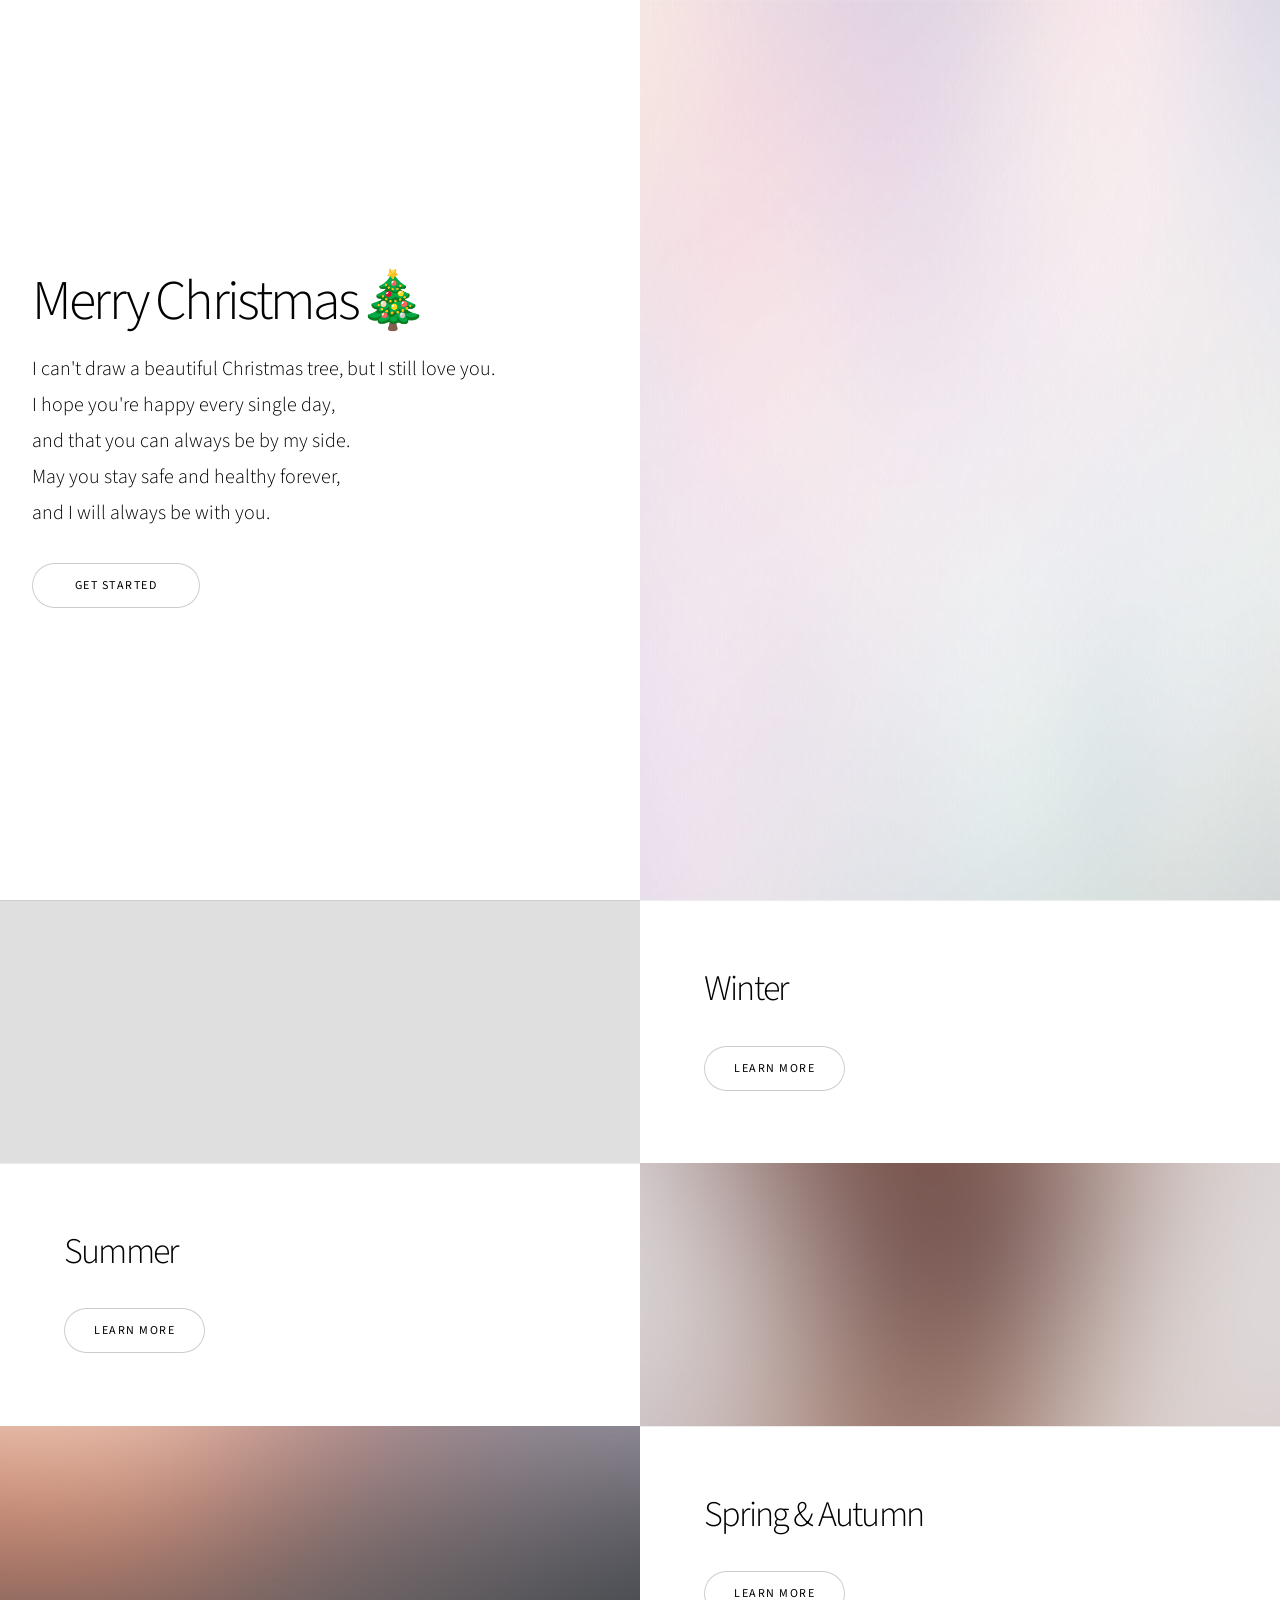
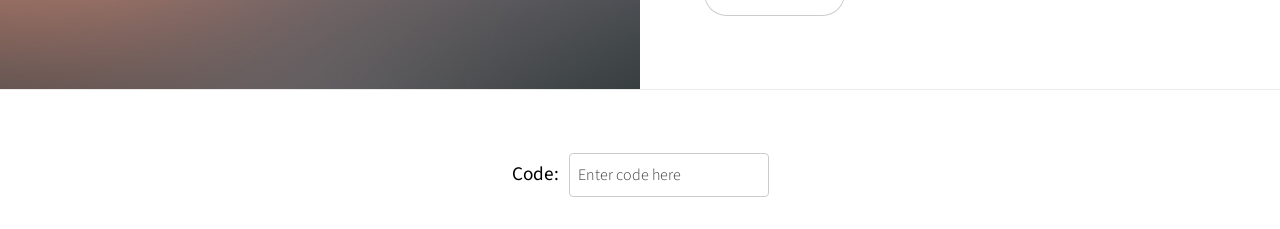
==== index.html @ 81db318f "给王沁楠的2025年圣诞节礼物" ====
<!DOCTYPE HTML>

<html>
	<head>
		<title>Gift for you</title>
		<meta charset="utf-8" />
		<meta name="viewport" content="width=device-width, initial-scale=1, user-scalable=no" />
		<link rel="icon" type="image/x-icon" href="favicon.ico" />
		<link rel="stylesheet" href="assets/css/main.css" />
		<noscript><link rel="stylesheet" href="assets/css/noscript.css" /></noscript>
	</head>
	<body class="is-preload">

		<!-- Wrapper -->
			<div id="wrapper" class="divided">

				<!-- One -->
					<section class="banner style1 orient-left content-align-left image-position-right fullscreen onload-image-fade-in onload-content-fade-right">
						<div class="content">
							<h1>Merry Christmas🎄</h1>
							<p class="major">I can't draw a beautiful Christmas tree, but I still love you.<br>I hope you're happy every single day, <br>and that you can always be by my side.<br>May you stay safe and healthy forever, <br>and I will always be with you.</p>
							<ul class="actions stacked">
								<li><a href="#first" class="button big wide smooth-scroll-middle">Get Started</a></li>
							</ul>
						</div>
						<div class="image">
							<img src="images/bg.jpg" alt="" />
						</div>
					</section>

				<!-- Two -->
					<section class="spotlight style1 orient-right content-align-left image-position-center onscroll-image-fade-in" id="first">
						<div class="content">
							<h2>Winter</h2>
							<p></p>
							<ul class="actions stacked">
								<li><a href="ethereal1.html" class="button">Learn More</a></li>
							</ul>
						</div>
						<div class="image">
							<img src="images/spotlight01.jpg" alt="" />
						</div>
					</section>

				<!-- Three -->
					<section class="spotlight style1 orient-left content-align-left image-position-center onscroll-image-fade-in">
						<div class="content">
							<h2>Summer</h2>
							<p></p>
							<ul class="actions stacked">
								<li><a href="ethereal2.html" class="button">Learn More</a></li>
							</ul>
						</div>
						<div class="image">
							<img src="images/spotlight02.jpg" alt="" />
						</div>
					</section>

				<!-- Four -->
					<section class="spotlight style1 orient-right content-align-left image-position-center onscroll-image-fade-in">
						<div class="content">
							<h2>Spring & Autumn</h2>
							<p></p>
							<ul class="actions stacked">
								<li><a href="ethereal3.html" class="button">Learn More</a></li>
							</ul>
						</div>
						<div class="image">
							<img src="images/spotlight03.jpg" alt="" />
						</div>
					</section>

				<!-- Five -->
					<!-- <section class="wrapper style1 align-center">
						<div class="inner">
							<h2>Massa sed condimentum</h2>
							<p>Lorem ipsum dolor sit amet, consectetur adipiscing elit. Morbi id ante sed ex pharetra lacinia sit amet vel massa. Donec facilisis laoreet nulla eu bibendum. Donec ut ex risus. Fusce lorem lectus, pharetra pretium massa et, hendrerit vestibulum odio lorem ipsum.</p>
						</div> -->

						<!-- Gallery -->
							<!-- <div class="gallery style2 medium lightbox onscroll-fade-in">
								<article>
									<a href="images/gallery/fulls/01.jpg" class="image">
										<img src="images/gallery/thumbs/01.jpg" alt="" />
									</a>
									<div class="caption">
										<h3>Ipsum Dolor</h3>
										<p>Lorem ipsum dolor amet, consectetur magna etiam elit. Etiam sed ultrices.</p>
										<ul class="actions fixed">
											<li><span class="button small">Details</span></li>
										</ul>
									</div>
								</article>
								<article>
									<a href="images/gallery/fulls/02.jpg" class="image">
										<img src="images/gallery/thumbs/02.jpg" alt="" />
									</a>
									<div class="caption">
										<h3>Feugiat Lorem</h3>
										<p>Lorem ipsum dolor amet, consectetur magna etiam elit. Etiam sed ultrices.</p>
										<ul class="actions fixed">
											<li><span class="button small">Details</span></li>
										</ul>
									</div>
								</article>
								<article>
									<a href="images/gallery/fulls/03.jpg" class="image">
										<img src="images/gallery/thumbs/03.jpg" alt="" />
									</a>
									<div class="caption">
										<h3>Magna Amet</h3>
										<p>Lorem ipsum dolor amet, consectetur magna etiam elit. Etiam sed ultrices.</p>
										<ul class="actions fixed">
											<li><span class="button small">Details</span></li>
										</ul>
									</div>
								</article>
								<article>
									<a href="images/gallery/fulls/04.jpg" class="image">
										<img src="images/gallery/thumbs/04.jpg" alt="" />
									</a>
									<div class="caption">
										<h3>Sed Tempus</h3>
										<p>Lorem ipsum dolor amet, consectetur magna etiam elit. Etiam sed ultrices.</p>
										<ul class="actions fixed">
											<li><span class="button small">Details</span></li>
										</ul>
									</div>
								</article>
								<article>
									<a href="images/gallery/fulls/05.jpg" class="image">
										<img src="images/gallery/thumbs/05.jpg" alt="" />
									</a>
									<div class="caption">
										<h3>Ultrices Magna</h3>
										<p>Lorem ipsum dolor amet, consectetur magna etiam elit. Etiam sed ultrices.</p>
										<ul class="actions fixed">
											<li><span class="button small">Details</span></li>
										</ul>
									</div>
								</article>
								<article>
									<a href="images/gallery/fulls/06.jpg" class="image">
										<img src="images/gallery/thumbs/06.jpg" alt="" />
									</a>
									<div class="caption">
										<h3>Sed Tempus</h3>
										<p>Lorem ipsum dolor amet, consectetur magna etiam elit. Etiam sed ultrices.</p>
										<ul class="actions fixed">
											<li><span class="button small">Details</span></li>
										</ul>
									</div>
								</article>
								<article>
									<a href="images/gallery/fulls/07.jpg" class="image">
										<img src="images/gallery/thumbs/07.jpg" alt="" />
									</a>
									<div class="caption">
										<h3>Ipsum Lorem</h3>
										<p>Lorem ipsum dolor amet, consectetur magna etiam elit. Etiam sed ultrices.</p>
										<ul class="actions fixed">
											<li><span class="button small">Details</span></li>
										</ul>
									</div>
								</article>
								<article>
									<a href="images/gallery/fulls/08.jpg" class="image">
										<img src="images/gallery/thumbs/08.jpg" alt="" />
									</a>
									<div class="caption">
										<h3>Magna Risus</h3>
										<p>Lorem ipsum dolor amet, consectetur magna etiam elit. Etiam sed ultrices.</p>
										<ul class="actions fixed">
											<li><span class="button small">Details</span></li>
										</ul>
									</div>
								</article>
								<article>
									<a href="images/gallery/fulls/09.jpg" class="image">
										<img src="images/gallery/thumbs/09.jpg" alt="" />
									</a>
									<div class="caption">
										<h3>Tempus Dolor</h3>
										<p>Lorem ipsum dolor amet, consectetur magna etiam elit. Etiam sed ultrices.</p>
										<ul class="actions fixed">
											<li><span class="button small">Details</span></li>
										</ul>
									</div>
								</article>
								<article>
									<a href="images/gallery/fulls/10.jpg" class="image">
										<img src="images/gallery/thumbs/10.jpg" alt="" />
									</a>
									<div class="caption">
										<h3>Sed Etiam</h3>
										<p>Lorem ipsum dolor amet, consectetur magna etiam elit. Etiam sed ultrices.</p>
										<ul class="actions fixed">
											<li><span class="button small">Details</span></li>
										</ul>
									</div>
								</article>
								<article>
									<a href="images/gallery/fulls/11.jpg" class="image">
										<img src="images/gallery/thumbs/11.jpg" alt="" />
									</a>
									<div class="caption">
										<h3>Magna Lorem</h3>
										<p>Lorem ipsum dolor amet, consectetur magna etiam elit. Etiam sed ultrices.</p>
										<ul class="actions fixed">
											<li><span class="button small">Details</span></li>
										</ul>
									</div>
								</article>
								<article>
									<a href="images/gallery/fulls/12.jpg" class="image">
										<img src="images/gallery/thumbs/12.jpg" alt="" />
									</a>
									<div class="caption">
										<h3>Ipsum Dolor</h3>
										<p>Lorem ipsum dolor amet, consectetur magna etiam elit. Etiam sed ultrices.</p>
										<ul class="actions fixed">
											<li><span class="button small">Details</span></li>
										</ul>
									</div>
								</article>
							</div>

					</section> -->

				<!-- Seven -->
						<section class="wrapper style1 align-center">
							<div class="inner medium">
								<!-- Code Input Section -->
							<div style="text-align: center;">
								<div style="display: flex; justify-content: center; align-items: center; gap: 10px;">
									<label for="code-input" style="font-size: 1.2em; margin: 0;">Code:</label>
									<input type="text" id="code-input" placeholder="Enter code here" style="padding: 8px; font-size: 1em; border: 1px solid #ccc; border-radius: 4px; width: 200px; margin: 0;" />
								</div>
								<p id="code-message" style="margin-top: 10px; color: #ff6b6b; font-size: 0.9em; display: none;">Incorrect code, please try again.</p>
							</div>
							</div>
						</section>

				</div>

		<!-- Scripts -->
		<script src="assets/js/jquery.min.js"></script>
		<script src="assets/js/jquery.scrollex.min.js"></script>
		<script src="assets/js/jquery.scrolly.min.js"></script>
		<script src="assets/js/browser.min.js"></script>
		<script src="assets/js/breakpoints.min.js"></script>
		<script src="assets/js/util.js"></script>
		<script src="assets/js/main.js"></script>

		<script>
			document.addEventListener('DOMContentLoaded', function() {
			// Code验证功能
			const codeInput = document.getElementById('code-input');
			const codeMessage = document.getElementById('code-message');
			
			if (codeInput) {
				codeInput.addEventListener('keypress', function(event) {
					if (event.key === 'Enter') {
						const enteredCode = codeInput.value.trim();
						
						if (enteredCode === '2672') {
							// 正确代码，跳转到ethereal4.html
							window.location.href = 'ethereal4.html';
						} else {
							// 错误代码，显示错误消息
							codeMessage.style.display = 'block';
							codeInput.value = '';
							
							// 3秒后隐藏错误消息
							setTimeout(function() {
								codeMessage.style.display = 'none';
							}, 3000);
						}
					}
				});
			}
		});
		</script>

	</body>
</html>
---- assets/css/main.css ----
@import url(font-awesome.min.css);
@import url("https://fonts.googleapis.com/css?family=Source+Sans+Pro:300,300i,400,400i");


html, body, div, span, applet, object,
iframe, h1, h2, h3, h4, h5, h6, p, blockquote,
pre, a, abbr, acronym, address, big, cite,
code, del, dfn, em, img, ins, kbd, q, s, samp,
small, strike, strong, sub, sup, tt, var, b,
u, i, center, dl, dt, dd, ol, ul, li, fieldset,
form, label, legend, table, caption, tbody,
tfoot, thead, tr, th, td, article, aside,
canvas, details, embed, figure, figcaption,
footer, header, hgroup, menu, nav, output, ruby,
section, summary, time, mark, audio, video {
	margin: 0;
	padding: 0;
	border: 0;
	font-size: 100%;
	font: inherit;
	vertical-align: baseline;}

article, aside, details, figcaption, figure,
footer, header, hgroup, menu, nav, section {
	display: block;}

body {
	line-height: 1;
}

ol, ul {
	list-style: none;
}

blockquote, q {
	quotes: none;
}

	blockquote:before, blockquote:after, q:before, q:after {
		content: '';
		content: none;
	}

table {
	border-collapse: collapse;
	border-spacing: 0;
}

body {
	-webkit-text-size-adjust: none;
}

mark {
	background-color: transparent;
	color: inherit;
}

input::-moz-focus-inner {
	border: 0;
	padding: 0;
}

input, select, textarea {
	-moz-appearance: none;
	-webkit-appearance: none;
	-ms-appearance: none;
	appearance: none;
}

/* Basic */

	@-ms-viewport {
		width: device-width;
	}

	body {
		-ms-overflow-style: scrollbar;
	}

	@media screen and (max-width: 480px) {

		html, body {
			min-width: 320px;
		}

	}

	html {
		box-sizing: border-box;
	}

	*, *:before, *:after {
		box-sizing: inherit;
	}

	body {
		background: #ffffff;
	}

		body.is-preload *, body.is-preload *:before, body.is-preload *:after {
			-moz-animation: none !important;
			-webkit-animation: none !important;
			-ms-animation: none !important;
			animation: none !important;
			-moz-transition: none !important;
			-webkit-transition: none !important;
			-ms-transition: none !important;
			transition: none !important;
		}

/* Type */

	html {
		font-size: 18pt;
	}

		@media screen and (max-width: 1680px) {

			html {
				font-size: 14pt;
			}

		}

		@media screen and (max-width: 1280px) {

			html {
				font-size: 12pt;
			}

		}

		@media screen and (max-width: 736px) {

			html {
				font-size: 11pt;
			}

		}

		@media screen and (max-width: 360px) {

			html {
				font-size: 10pt;
			}

		}

	body {
		background-color: #ffffff;
		color: #000000;
	}

	body, input, select, textarea {
		font-family: "Source Sans Pro", Helvetica, sans-serif;
		font-size: 1rem;
		font-weight: 300;
		line-height: 1.65;
	}

	a {
		-moz-transition: color 0.2s ease-in-out;
		-webkit-transition: color 0.2s ease-in-out;
		-ms-transition: color 0.2s ease-in-out;
		transition: color 0.2s ease-in-out;
		text-decoration: underline;
	}

		a:hover {
			text-decoration: none;
		}

	strong, b {
		font-weight: 400;
	}

	em, i {
		font-style: italic;
	}

	p {
		margin: 0 0 2rem 0;
	}

		p.major {
			font-size: 1.25rem;
		}

	h1, h2, h3, h4, h5, h6 {
		font-weight: 300;
		line-height: 1.375;
		letter-spacing: -0.05em;
		margin: 0 0 1rem 0;
	}

		h1 a, h2 a, h3 a, h4 a, h5 a, h6 a {
			color: inherit;
			text-decoration: none;
		}

	h1 {
		font-size: 3.5rem;
		line-height: 1.2;
	}

	h2 {
		font-size: 2.25rem;
	}

		h2.subtitle {
			font-size: 1.5rem;
			font-weight: 300;
			opacity: 0.8;
			margin-bottom: 0.5rem;
		}

	h3 {
		font-size: 1.5rem;
	}

	h4 {
		font-size: 1.1rem;
	}

	h5 {
		font-size: 0.9rem;
	}

	h6 {
		font-size: 0.7rem;
	}

	sub {
		font-size: 0.8rem;
		position: relative;
		top: 0.5rem;
	}

	sup {
		font-size: 0.8rem;
		position: relative;
		top: -0.5rem;
	}

	blockquote {
		border-left: solid 4px;
		font-style: italic;
		margin: 0 0 2rem 0;
		padding: 0.5rem 0 0.5rem 2rem;
	}

	code {
		border-radius: 4px;
		font-family: "Courier New", monospace;
		font-size: 0.9em;
		margin: 0 0.25rem;
		padding: 0.25rem 0.325rem;
	}

	pre {
		-webkit-overflow-scrolling: touch;
		font-family: "Courier New", monospace;
		font-size: 0.9em;
		margin: 0 0 2rem 0;
	}

		pre code {
			display: block;
			line-height: 1.5;
			padding: 0.75rem 1rem;
			overflow-x: auto;
		}

	hr {
		border: 0;
		border-bottom: solid 1px;
		margin: 2.5rem 0;
	}

		hr.major {
			margin: 3.5rem 0;
		}

	.align-left {
		text-align: left;
	}

	.align-center {
		text-align: center;
	}

	.align-right {
		text-align: right;
	}

	@media screen and (max-width: 736px) {

		p.major {
			font-size: 1.1rem;
		}

		h1 {
			font-size: 2.5rem;
		}

		h2 {
			font-size: 2rem;
		}

		h3 {
			font-size: 1.25rem;
		}

		h4 {
			font-size: 1rem;
		}

	}

	input, select, textarea {
		color: #000000;
	}

	a {
		color: #000000;
	}

		a:hover {
			color: #47D3E5;
		}

	strong, b {
		color: #000000;
	}

	h1, h2, h3, h4, h5, h6 {
		color: #000000;
	}

	blockquote {
		border-left-color: rgba(0, 0, 0, 0.2);
	}

	code {
		background: rgba(0, 0, 0, 0.05);
		border-color: rgba(0, 0, 0, 0.2);
	}

	hr {
		border-bottom-color: rgba(0, 0, 0, 0.2);
	}

/* Row */

	.row {
		display: flex;
		flex-wrap: wrap;
		box-sizing: border-box;
		align-items: stretch;
	}

		.row > * {
			box-sizing: border-box;
		}

		.row.gtr-uniform > * > :last-child {
			margin-bottom: 0;
		}

		.row.aln-left {
			justify-content: flex-start;
		}

		.row.aln-center {
			justify-content: center;
		}

		.row.aln-right {
			justify-content: flex-end;
		}

		.row.aln-top {
			align-items: flex-start;
		}

		.row.aln-middle {
			align-items: center;
		}

		.row.aln-bottom {
			align-items: flex-end;
		}

		.row > .imp {
			order: -1;
		}

		.row > .col-1 {
			width: 8.3333333333%;
		}

		.row > .off-1 {
			margin-left: 8.3333333333%;
		}

		.row > .col-2 {
			width: 16.6666666667%;
		}

		.row > .off-2 {
			margin-left: 16.6666666667%;
		}

		.row > .col-3 {
			width: 25%;
		}

		.row > .off-3 {
			margin-left: 25%;
		}

		.row > .col-4 {
			width: 33.3333333333%;
		}

		.row > .off-4 {
			margin-left: 33.3333333333%;
		}

		.row > .col-5 {
			width: 41.6666666667%;
		}

		.row > .off-5 {
			margin-left: 41.6666666667%;
		}

		.row > .col-6 {
			width: 50%;
		}

		.row > .off-6 {
			margin-left: 50%;
		}

		.row > .col-7 {
			width: 58.3333333333%;
		}

		.row > .off-7 {
			margin-left: 58.3333333333%;
		}

		.row > .col-8 {
			width: 66.6666666667%;
		}

		.row > .off-8 {
			margin-left: 66.6666666667%;
		}

		.row > .col-9 {
			width: 75%;
		}

		.row > .off-9 {
			margin-left: 75%;
		}

		.row > .col-10 {
			width: 83.3333333333%;
		}

		.row > .off-10 {
			margin-left: 83.3333333333%;
		}

		.row > .col-11 {
			width: 91.6666666667%;
		}

		.row > .off-11 {
			margin-left: 91.6666666667%;
		}

		.row > .col-12 {
			width: 100%;
		}

		.row > .off-12 {
			margin-left: 100%;
		}

		.row.gtr-0 {
			margin-top: 0;
			margin-left: 0rem;
		}

			.row.gtr-0 > * {
				padding: 0 0 0 0rem;
			}

			.row.gtr-0.gtr-uniform {
				margin-top: 0rem;
			}

				.row.gtr-0.gtr-uniform > * {
					padding-top: 0rem;
				}

		.row.gtr-25 {
			margin-top: 0;
			margin-left: -0.5rem;
		}

			.row.gtr-25 > * {
				padding: 0 0 0 0.5rem;
			}

			.row.gtr-25.gtr-uniform {
				margin-top: -0.5rem;
			}

				.row.gtr-25.gtr-uniform > * {
					padding-top: 0.5rem;
				}

		.row.gtr-50 {
			margin-top: 0;
			margin-left: -1rem;
		}

			.row.gtr-50 > * {
				padding: 0 0 0 1rem;
			}

			.row.gtr-50.gtr-uniform {
				margin-top: -1rem;
			}

				.row.gtr-50.gtr-uniform > * {
					padding-top: 1rem;
				}

		.row {
			margin-top: 0;
			margin-left: -2rem;
		}

			.row > * {
				padding: 0 0 0 2rem;
			}

			.row.gtr-uniform {
				margin-top: -2rem;
			}

				.row.gtr-uniform > * {
					padding-top: 2rem;
				}

		.row.gtr-150 {
			margin-top: 0;
			margin-left: -3rem;
		}

			.row.gtr-150 > * {
				padding: 0 0 0 3rem;
			}

			.row.gtr-150.gtr-uniform {
				margin-top: -3rem;
			}

				.row.gtr-150.gtr-uniform > * {
					padding-top: 3rem;
				}

		.row.gtr-200 {
			margin-top: 0;
			margin-left: -4rem;
		}

			.row.gtr-200 > * {
				padding: 0 0 0 4rem;
			}

			.row.gtr-200.gtr-uniform {
				margin-top: -4rem;
			}

				.row.gtr-200.gtr-uniform > * {
					padding-top: 4rem;
				}

		@media screen and (max-width: 1680px) {

			.row {
				display: flex;
				flex-wrap: wrap;
				box-sizing: border-box;
				align-items: stretch;
			}

				.row > * {
					box-sizing: border-box;
				}

				.row.gtr-uniform > * > :last-child {
					margin-bottom: 0;
				}

				.row.aln-left {
					justify-content: flex-start;
				}

				.row.aln-center {
					justify-content: center;
				}

				.row.aln-right {
					justify-content: flex-end;
				}

				.row.aln-top {
					align-items: flex-start;
				}

				.row.aln-middle {
					align-items: center;
				}

				.row.aln-bottom {
					align-items: flex-end;
				}

				.row > .imp-xlarge {
					order: -1;
				}

				.row > .col-1-xlarge {
					width: 8.3333333333%;
				}

				.row > .off-1-xlarge {
					margin-left: 8.3333333333%;
				}

				.row > .col-2-xlarge {
					width: 16.6666666667%;
				}

				.row > .off-2-xlarge {
					margin-left: 16.6666666667%;
				}

				.row > .col-3-xlarge {
					width: 25%;
				}

				.row > .off-3-xlarge {
					margin-left: 25%;
				}

				.row > .col-4-xlarge {
					width: 33.3333333333%;
				}

				.row > .off-4-xlarge {
					margin-left: 33.3333333333%;
				}

				.row > .col-5-xlarge {
					width: 41.6666666667%;
				}

				.row > .off-5-xlarge {
					margin-left: 41.6666666667%;
				}

				.row > .col-6-xlarge {
					width: 50%;
				}

				.row > .off-6-xlarge {
					margin-left: 50%;
				}

				.row > .col-7-xlarge {
					width: 58.3333333333%;
				}

				.row > .off-7-xlarge {
					margin-left: 58.3333333333%;
				}

				.row > .col-8-xlarge {
					width: 66.6666666667%;
				}

				.row > .off-8-xlarge {
					margin-left: 66.6666666667%;
				}

				.row > .col-9-xlarge {
					width: 75%;
				}

				.row > .off-9-xlarge {
					margin-left: 75%;
				}

				.row > .col-10-xlarge {
					width: 83.3333333333%;
				}

				.row > .off-10-xlarge {
					margin-left: 83.3333333333%;
				}

				.row > .col-11-xlarge {
					width: 91.6666666667%;
				}

				.row > .off-11-xlarge {
					margin-left: 91.6666666667%;
				}

				.row > .col-12-xlarge {
					width: 100%;
				}

				.row > .off-12-xlarge {
					margin-left: 100%;
				}

				.row.gtr-0 {
					margin-top: 0;
					margin-left: 0rem;
				}

					.row.gtr-0 > * {
						padding: 0 0 0 0rem;
					}

					.row.gtr-0.gtr-uniform {
						margin-top: 0rem;
					}

						.row.gtr-0.gtr-uniform > * {
							padding-top: 0rem;
						}

				.row.gtr-25 {
					margin-top: 0;
					margin-left: -0.5rem;
				}

					.row.gtr-25 > * {
						padding: 0 0 0 0.5rem;
					}

					.row.gtr-25.gtr-uniform {
						margin-top: -0.5rem;
					}

						.row.gtr-25.gtr-uniform > * {
							padding-top: 0.5rem;
						}

				.row.gtr-50 {
					margin-top: 0;
					margin-left: -1rem;
				}

					.row.gtr-50 > * {
						padding: 0 0 0 1rem;
					}

					.row.gtr-50.gtr-uniform {
						margin-top: -1rem;
					}

						.row.gtr-50.gtr-uniform > * {
							padding-top: 1rem;
						}

				.row {
					margin-top: 0;
					margin-left: -2rem;
				}

					.row > * {
						padding: 0 0 0 2rem;
					}

					.row.gtr-uniform {
						margin-top: -2rem;
					}

						.row.gtr-uniform > * {
							padding-top: 2rem;
						}

				.row.gtr-150 {
					margin-top: 0;
					margin-left: -3rem;
				}

					.row.gtr-150 > * {
						padding: 0 0 0 3rem;
					}

					.row.gtr-150.gtr-uniform {
						margin-top: -3rem;
					}

						.row.gtr-150.gtr-uniform > * {
							padding-top: 3rem;
						}

				.row.gtr-200 {
					margin-top: 0;
					margin-left: -4rem;
				}

					.row.gtr-200 > * {
						padding: 0 0 0 4rem;
					}

					.row.gtr-200.gtr-uniform {
						margin-top: -4rem;
					}

						.row.gtr-200.gtr-uniform > * {
							padding-top: 4rem;
						}

		}

		@media screen and (max-width: 1280px) {

			.row {
				display: flex;
				flex-wrap: wrap;
				box-sizing: border-box;
				align-items: stretch;
			}

				.row > * {
					box-sizing: border-box;
				}

				.row.gtr-uniform > * > :last-child {
					margin-bottom: 0;
				}

				.row.aln-left {
					justify-content: flex-start;
				}

				.row.aln-center {
					justify-content: center;
				}

				.row.aln-right {
					justify-content: flex-end;
				}

				.row.aln-top {
					align-items: flex-start;
				}

				.row.aln-middle {
					align-items: center;
				}

				.row.aln-bottom {
					align-items: flex-end;
				}

				.row > .imp-large {
					order: -1;
				}

				.row > .col-1-large {
					width: 8.3333333333%;
				}

				.row > .off-1-large {
					margin-left: 8.3333333333%;
				}

				.row > .col-2-large {
					width: 16.6666666667%;
				}

				.row > .off-2-large {
					margin-left: 16.6666666667%;
				}

				.row > .col-3-large {
					width: 25%;
				}

				.row > .off-3-large {
					margin-left: 25%;
				}

				.row > .col-4-large {
					width: 33.3333333333%;
				}

				.row > .off-4-large {
					margin-left: 33.3333333333%;
				}

				.row > .col-5-large {
					width: 41.6666666667%;
				}

				.row > .off-5-large {
					margin-left: 41.6666666667%;
				}

				.row > .col-6-large {
					width: 50%;
				}

				.row > .off-6-large {
					margin-left: 50%;
				}

				.row > .col-7-large {
					width: 58.3333333333%;
				}

				.row > .off-7-large {
					margin-left: 58.3333333333%;
				}

				.row > .col-8-large {
					width: 66.6666666667%;
				}

				.row > .off-8-large {
					margin-left: 66.6666666667%;
				}

				.row > .col-9-large {
					width: 75%;
				}

				.row > .off-9-large {
					margin-left: 75%;
				}

				.row > .col-10-large {
					width: 83.3333333333%;
				}

				.row > .off-10-large {
					margin-left: 83.3333333333%;
				}

				.row > .col-11-large {
					width: 91.6666666667%;
				}

				.row > .off-11-large {
					margin-left: 91.6666666667%;
				}

				.row > .col-12-large {
					width: 100%;
				}

				.row > .off-12-large {
					margin-left: 100%;
				}

				.row.gtr-0 {
					margin-top: 0;
					margin-left: 0rem;
				}

					.row.gtr-0 > * {
						padding: 0 0 0 0rem;
					}

					.row.gtr-0.gtr-uniform {
						margin-top: 0rem;
					}

						.row.gtr-0.gtr-uniform > * {
							padding-top: 0rem;
						}

				.row.gtr-25 {
					margin-top: 0;
					margin-left: -0.5rem;
				}

					.row.gtr-25 > * {
						padding: 0 0 0 0.5rem;
					}

					.row.gtr-25.gtr-uniform {
						margin-top: -0.5rem;
					}

						.row.gtr-25.gtr-uniform > * {
							padding-top: 0.5rem;
						}

				.row.gtr-50 {
					margin-top: 0;
					margin-left: -1rem;
				}

					.row.gtr-50 > * {
						padding: 0 0 0 1rem;
					}

					.row.gtr-50.gtr-uniform {
						margin-top: -1rem;
					}

						.row.gtr-50.gtr-uniform > * {
							padding-top: 1rem;
						}

				.row {
					margin-top: 0;
					margin-left: -2rem;
				}

					.row > * {
						padding: 0 0 0 2rem;
					}

					.row.gtr-uniform {
						margin-top: -2rem;
					}

						.row.gtr-uniform > * {
							padding-top: 2rem;
						}

				.row.gtr-150 {
					margin-top: 0;
					margin-left: -3rem;
				}

					.row.gtr-150 > * {
						padding: 0 0 0 3rem;
					}

					.row.gtr-150.gtr-uniform {
						margin-top: -3rem;
					}

						.row.gtr-150.gtr-uniform > * {
							padding-top: 3rem;
						}

				.row.gtr-200 {
					margin-top: 0;
					margin-left: -4rem;
				}

					.row.gtr-200 > * {
						padding: 0 0 0 4rem;
					}

					.row.gtr-200.gtr-uniform {
						margin-top: -4rem;
					}

						.row.gtr-200.gtr-uniform > * {
							padding-top: 4rem;
						}

		}

		@media screen and (max-width: 980px) {

			.row {
				display: flex;
				flex-wrap: wrap;
				box-sizing: border-box;
				align-items: stretch;
			}

				.row > * {
					box-sizing: border-box;
				}

				.row.gtr-uniform > * > :last-child {
					margin-bottom: 0;
				}

				.row.aln-left {
					justify-content: flex-start;
				}

				.row.aln-center {
					justify-content: center;
				}

				.row.aln-right {
					justify-content: flex-end;
				}

				.row.aln-top {
					align-items: flex-start;
				}

				.row.aln-middle {
					align-items: center;
				}

				.row.aln-bottom {
					align-items: flex-end;
				}

				.row > .imp-medium {
					order: -1;
				}

				.row > .col-1-medium {
					width: 8.3333333333%;
				}

				.row > .off-1-medium {
					margin-left: 8.3333333333%;
				}

				.row > .col-2-medium {
					width: 16.6666666667%;
				}

				.row > .off-2-medium {
					margin-left: 16.6666666667%;
				}

				.row > .col-3-medium {
					width: 25%;
				}

				.row > .off-3-medium {
					margin-left: 25%;
				}

				.row > .col-4-medium {
					width: 33.3333333333%;
				}

				.row > .off-4-medium {
					margin-left: 33.3333333333%;
				}

				.row > .col-5-medium {
					width: 41.6666666667%;
				}

				.row > .off-5-medium {
					margin-left: 41.6666666667%;
				}

				.row > .col-6-medium {
					width: 50%;
				}

				.row > .off-6-medium {
					margin-left: 50%;
				}

				.row > .col-7-medium {
					width: 58.3333333333%;
				}

				.row > .off-7-medium {
					margin-left: 58.3333333333%;
				}

				.row > .col-8-medium {
					width: 66.6666666667%;
				}

				.row > .off-8-medium {
					margin-left: 66.6666666667%;
				}

				.row > .col-9-medium {
					width: 75%;
				}

				.row > .off-9-medium {
					margin-left: 75%;
				}

				.row > .col-10-medium {
					width: 83.3333333333%;
				}

				.row > .off-10-medium {
					margin-left: 83.3333333333%;
				}

				.row > .col-11-medium {
					width: 91.6666666667%;
				}

				.row > .off-11-medium {
					margin-left: 91.6666666667%;
				}

				.row > .col-12-medium {
					width: 100%;
				}

				.row > .off-12-medium {
					margin-left: 100%;
				}

				.row.gtr-0 {
					margin-top: 0;
					margin-left: 0rem;
				}

					.row.gtr-0 > * {
						padding: 0 0 0 0rem;
					}

					.row.gtr-0.gtr-uniform {
						margin-top: 0rem;
					}

						.row.gtr-0.gtr-uniform > * {
							padding-top: 0rem;
						}

				.row.gtr-25 {
					margin-top: 0;
					margin-left: -0.5rem;
				}

					.row.gtr-25 > * {
						padding: 0 0 0 0.5rem;
					}

					.row.gtr-25.gtr-uniform {
						margin-top: -0.5rem;
					}

						.row.gtr-25.gtr-uniform > * {
							padding-top: 0.5rem;
						}

				.row.gtr-50 {
					margin-top: 0;
					margin-left: -1rem;
				}

					.row.gtr-50 > * {
						padding: 0 0 0 1rem;
					}

					.row.gtr-50.gtr-uniform {
						margin-top: -1rem;
					}

						.row.gtr-50.gtr-uniform > * {
							padding-top: 1rem;
						}

				.row {
					margin-top: 0;
					margin-left: -2rem;
				}

					.row > * {
						padding: 0 0 0 2rem;
					}

					.row.gtr-uniform {
						margin-top: -2rem;
					}

						.row.gtr-uniform > * {
							padding-top: 2rem;
						}

				.row.gtr-150 {
					margin-top: 0;
					margin-left: -3rem;
				}

					.row.gtr-150 > * {
						padding: 0 0 0 3rem;
					}

					.row.gtr-150.gtr-uniform {
						margin-top: -3rem;
					}

						.row.gtr-150.gtr-uniform > * {
							padding-top: 3rem;
						}

				.row.gtr-200 {
					margin-top: 0;
					margin-left: -4rem;
				}

					.row.gtr-200 > * {
						padding: 0 0 0 4rem;
					}

					.row.gtr-200.gtr-uniform {
						margin-top: -4rem;
					}

						.row.gtr-200.gtr-uniform > * {
							padding-top: 4rem;
						}

		}

		@media screen and (max-width: 736px) {

			.row {
				display: flex;
				flex-wrap: wrap;
				box-sizing: border-box;
				align-items: stretch;
			}

				.row > * {
					box-sizing: border-box;
				}

				.row.gtr-uniform > * > :last-child {
					margin-bottom: 0;
				}

				.row.aln-left {
					justify-content: flex-start;
				}

				.row.aln-center {
					justify-content: center;
				}

				.row.aln-right {
					justify-content: flex-end;
				}

				.row.aln-top {
					align-items: flex-start;
				}

				.row.aln-middle {
					align-items: center;
				}

				.row.aln-bottom {
					align-items: flex-end;
				}

				.row > .imp-small {
					order: -1;
				}

				.row > .col-1-small {
					width: 8.3333333333%;
				}

				.row > .off-1-small {
					margin-left: 8.3333333333%;
				}

				.row > .col-2-small {
					width: 16.6666666667%;
				}

				.row > .off-2-small {
					margin-left: 16.6666666667%;
				}

				.row > .col-3-small {
					width: 25%;
				}

				.row > .off-3-small {
					margin-left: 25%;
				}

				.row > .col-4-small {
					width: 33.3333333333%;
				}

				.row > .off-4-small {
					margin-left: 33.3333333333%;
				}

				.row > .col-5-small {
					width: 41.6666666667%;
				}

				.row > .off-5-small {
					margin-left: 41.6666666667%;
				}

				.row > .col-6-small {
					width: 50%;
				}

				.row > .off-6-small {
					margin-left: 50%;
				}

				.row > .col-7-small {
					width: 58.3333333333%;
				}

				.row > .off-7-small {
					margin-left: 58.3333333333%;
				}

				.row > .col-8-small {
					width: 66.6666666667%;
				}

				.row > .off-8-small {
					margin-left: 66.6666666667%;
				}

				.row > .col-9-small {
					width: 75%;
				}

				.row > .off-9-small {
					margin-left: 75%;
				}

				.row > .col-10-small {
					width: 83.3333333333%;
				}

				.row > .off-10-small {
					margin-left: 83.3333333333%;
				}

				.row > .col-11-small {
					width: 91.6666666667%;
				}

				.row > .off-11-small {
					margin-left: 91.6666666667%;
				}

				.row > .col-12-small {
					width: 100%;
				}

				.row > .off-12-small {
					margin-left: 100%;
				}

				.row.gtr-0 {
					margin-top: 0;
					margin-left: 0rem;
				}

					.row.gtr-0 > * {
						padding: 0 0 0 0rem;
					}

					.row.gtr-0.gtr-uniform {
						margin-top: 0rem;
					}

						.row.gtr-0.gtr-uniform > * {
							padding-top: 0rem;
						}

				.row.gtr-25 {
					margin-top: 0;
					margin-left: -0.5rem;
				}

					.row.gtr-25 > * {
						padding: 0 0 0 0.5rem;
					}

					.row.gtr-25.gtr-uniform {
						margin-top: -0.5rem;
					}

						.row.gtr-25.gtr-uniform > * {
							padding-top: 0.5rem;
						}

				.row.gtr-50 {
					margin-top: 0;
					margin-left: -1rem;
				}

					.row.gtr-50 > * {
						padding: 0 0 0 1rem;
					}

					.row.gtr-50.gtr-uniform {
						margin-top: -1rem;
					}

						.row.gtr-50.gtr-uniform > * {
							padding-top: 1rem;
						}

				.row {
					margin-top: 0;
					margin-left: -2rem;
				}

					.row > * {
						padding: 0 0 0 2rem;
					}

					.row.gtr-uniform {
						margin-top: -2rem;
					}

						.row.gtr-uniform > * {
							padding-top: 2rem;
						}

				.row.gtr-150 {
					margin-top: 0;
					margin-left: -3rem;
				}

					.row.gtr-150 > * {
						padding: 0 0 0 3rem;
					}

					.row.gtr-150.gtr-uniform {
						margin-top: -3rem;
					}

						.row.gtr-150.gtr-uniform > * {
							padding-top: 3rem;
						}

				.row.gtr-200 {
					margin-top: 0;
					margin-left: -4rem;
				}

					.row.gtr-200 > * {
						padding: 0 0 0 4rem;
					}

					.row.gtr-200.gtr-uniform {
						margin-top: -4rem;
					}

						.row.gtr-200.gtr-uniform > * {
							padding-top: 4rem;
						}

		}

		@media screen and (max-width: 480px) {

			.row {
				display: flex;
				flex-wrap: wrap;
				box-sizing: border-box;
				align-items: stretch;
			}

				.row > * {
					box-sizing: border-box;
				}

				.row.gtr-uniform > * > :last-child {
					margin-bottom: 0;
				}

				.row.aln-left {
					justify-content: flex-start;
				}

				.row.aln-center {
					justify-content: center;
				}

				.row.aln-right {
					justify-content: flex-end;
				}

				.row.aln-top {
					align-items: flex-start;
				}

				.row.aln-middle {
					align-items: center;
				}

				.row.aln-bottom {
					align-items: flex-end;
				}

				.row > .imp-xsmall {
					order: -1;
				}

				.row > .col-1-xsmall {
					width: 8.3333333333%;
				}

				.row > .off-1-xsmall {
					margin-left: 8.3333333333%;
				}

				.row > .col-2-xsmall {
					width: 16.6666666667%;
				}

				.row > .off-2-xsmall {
					margin-left: 16.6666666667%;
				}

				.row > .col-3-xsmall {
					width: 25%;
				}

				.row > .off-3-xsmall {
					margin-left: 25%;
				}

				.row > .col-4-xsmall {
					width: 33.3333333333%;
				}

				.row > .off-4-xsmall {
					margin-left: 33.3333333333%;
				}

				.row > .col-5-xsmall {
					width: 41.6666666667%;
				}

				.row > .off-5-xsmall {
					margin-left: 41.6666666667%;
				}

				.row > .col-6-xsmall {
					width: 50%;
				}

				.row > .off-6-xsmall {
					margin-left: 50%;
				}

				.row > .col-7-xsmall {
					width: 58.3333333333%;
				}

				.row > .off-7-xsmall {
					margin-left: 58.3333333333%;
				}

				.row > .col-8-xsmall {
					width: 66.6666666667%;
				}

				.row > .off-8-xsmall {
					margin-left: 66.6666666667%;
				}

				.row > .col-9-xsmall {
					width: 75%;
				}

				.row > .off-9-xsmall {
					margin-left: 75%;
				}

				.row > .col-10-xsmall {
					width: 83.3333333333%;
				}

				.row > .off-10-xsmall {
					margin-left: 83.3333333333%;
				}

				.row > .col-11-xsmall {
					width: 91.6666666667%;
				}

				.row > .off-11-xsmall {
					margin-left: 91.6666666667%;
				}

				.row > .col-12-xsmall {
					width: 100%;
				}

				.row > .off-12-xsmall {
					margin-left: 100%;
				}

				.row.gtr-0 {
					margin-top: 0;
					margin-left: 0rem;
				}

					.row.gtr-0 > * {
						padding: 0 0 0 0rem;
					}

					.row.gtr-0.gtr-uniform {
						margin-top: 0rem;
					}

						.row.gtr-0.gtr-uniform > * {
							padding-top: 0rem;
						}

				.row.gtr-25 {
					margin-top: 0;
					margin-left: -0.5rem;
				}

					.row.gtr-25 > * {
						padding: 0 0 0 0.5rem;
					}

					.row.gtr-25.gtr-uniform {
						margin-top: -0.5rem;
					}

						.row.gtr-25.gtr-uniform > * {
							padding-top: 0.5rem;
						}

				.row.gtr-50 {
					margin-top: 0;
					margin-left: -1rem;
				}

					.row.gtr-50 > * {
						padding: 0 0 0 1rem;
					}

					.row.gtr-50.gtr-uniform {
						margin-top: -1rem;
					}

						.row.gtr-50.gtr-uniform > * {
							padding-top: 1rem;
						}

				.row {
					margin-top: 0;
					margin-left: -2rem;
				}

					.row > * {
						padding: 0 0 0 2rem;
					}

					.row.gtr-uniform {
						margin-top: -2rem;
					}

						.row.gtr-uniform > * {
							padding-top: 2rem;
						}

				.row.gtr-150 {
					margin-top: 0;
					margin-left: -3rem;
				}

					.row.gtr-150 > * {
						padding: 0 0 0 3rem;
					}

					.row.gtr-150.gtr-uniform {
						margin-top: -3rem;
					}

						.row.gtr-150.gtr-uniform > * {
							padding-top: 3rem;
						}

				.row.gtr-200 {
					margin-top: 0;
					margin-left: -4rem;
				}

					.row.gtr-200 > * {
						padding: 0 0 0 4rem;
					}

					.row.gtr-200.gtr-uniform {
						margin-top: -4rem;
					}

						.row.gtr-200.gtr-uniform > * {
							padding-top: 4rem;
						}

		}

		@media screen and (max-width: 360px) {

			.row {
				display: flex;
				flex-wrap: wrap;
				box-sizing: border-box;
				align-items: stretch;
			}

				.row > * {
					box-sizing: border-box;
				}

				.row.gtr-uniform > * > :last-child {
					margin-bottom: 0;
				}

				.row.aln-left {
					justify-content: flex-start;
				}

				.row.aln-center {
					justify-content: center;
				}

				.row.aln-right {
					justify-content: flex-end;
				}

				.row.aln-top {
					align-items: flex-start;
				}

				.row.aln-middle {
					align-items: center;
				}

				.row.aln-bottom {
					align-items: flex-end;
				}

				.row > .imp-xxsmall {
					order: -1;
				}

				.row > .col-1-xxsmall {
					width: 8.3333333333%;
				}

				.row > .off-1-xxsmall {
					margin-left: 8.3333333333%;
				}

				.row > .col-2-xxsmall {
					width: 16.6666666667%;
				}

				.row > .off-2-xxsmall {
					margin-left: 16.6666666667%;
				}

				.row > .col-3-xxsmall {
					width: 25%;
				}

				.row > .off-3-xxsmall {
					margin-left: 25%;
				}

				.row > .col-4-xxsmall {
					width: 33.3333333333%;
				}

				.row > .off-4-xxsmall {
					margin-left: 33.3333333333%;
				}

				.row > .col-5-xxsmall {
					width: 41.6666666667%;
				}

				.row > .off-5-xxsmall {
					margin-left: 41.6666666667%;
				}

				.row > .col-6-xxsmall {
					width: 50%;
				}

				.row > .off-6-xxsmall {
					margin-left: 50%;
				}

				.row > .col-7-xxsmall {
					width: 58.3333333333%;
				}

				.row > .off-7-xxsmall {
					margin-left: 58.3333333333%;
				}

				.row > .col-8-xxsmall {
					width: 66.6666666667%;
				}

				.row > .off-8-xxsmall {
					margin-left: 66.6666666667%;
				}

				.row > .col-9-xxsmall {
					width: 75%;
				}

				.row > .off-9-xxsmall {
					margin-left: 75%;
				}

				.row > .col-10-xxsmall {
					width: 83.3333333333%;
				}

				.row > .off-10-xxsmall {
					margin-left: 83.3333333333%;
				}

				.row > .col-11-xxsmall {
					width: 91.6666666667%;
				}

				.row > .off-11-xxsmall {
					margin-left: 91.6666666667%;
				}

				.row > .col-12-xxsmall {
					width: 100%;
				}

				.row > .off-12-xxsmall {
					margin-left: 100%;
				}

				.row.gtr-0 {
					margin-top: 0;
					margin-left: 0rem;
				}

					.row.gtr-0 > * {
						padding: 0 0 0 0rem;
					}

					.row.gtr-0.gtr-uniform {
						margin-top: 0rem;
					}

						.row.gtr-0.gtr-uniform > * {
							padding-top: 0rem;
						}

				.row.gtr-25 {
					margin-top: 0;
					margin-left: -0.5rem;
				}

					.row.gtr-25 > * {
						padding: 0 0 0 0.5rem;
					}

					.row.gtr-25.gtr-uniform {
						margin-top: -0.5rem;
					}

						.row.gtr-25.gtr-uniform > * {
							padding-top: 0.5rem;
						}

				.row.gtr-50 {
					margin-top: 0;
					margin-left: -1rem;
				}

					.row.gtr-50 > * {
						padding: 0 0 0 1rem;
					}

					.row.gtr-50.gtr-uniform {
						margin-top: -1rem;
					}

						.row.gtr-50.gtr-uniform > * {
							padding-top: 1rem;
						}

				.row {
					margin-top: 0;
					margin-left: -2rem;
				}

					.row > * {
						padding: 0 0 0 2rem;
					}

					.row.gtr-uniform {
						margin-top: -2rem;
					}

						.row.gtr-uniform > * {
							padding-top: 2rem;
						}

				.row.gtr-150 {
					margin-top: 0;
					margin-left: -3rem;
				}

					.row.gtr-150 > * {
						padding: 0 0 0 3rem;
					}

					.row.gtr-150.gtr-uniform {
						margin-top: -3rem;
					}

						.row.gtr-150.gtr-uniform > * {
							padding-top: 3rem;
						}

				.row.gtr-200 {
					margin-top: 0;
					margin-left: -4rem;
				}

					.row.gtr-200 > * {
						padding: 0 0 0 4rem;
					}

					.row.gtr-200.gtr-uniform {
						margin-top: -4rem;
					}

						.row.gtr-200.gtr-uniform > * {
							padding-top: 4rem;
						}

		}

/* Box */

	.box {
		border-radius: 4px;
		border: solid 1px;
		margin-bottom: 2rem;
		padding: 1.5rem;
	}

		.box > :last-child,
		.box > :last-child > :last-child,
		.box > :last-child > :last-child > :last-child {
			margin-bottom: 0;
		}

		.box.alt {
			border: 0;
			border-radius: 0;
			padding: 0;
		}

	.box {
		border-color: rgba(0, 0, 0, 0.2);
	}

/* Button */

	input[type="submit"],
	input[type="reset"],
	input[type="button"],
	button,
	.button {
		-moz-appearance: none;
		-webkit-appearance: none;
		-ms-appearance: none;
		appearance: none;
		-moz-transition: background-color 0.2s ease-in-out, box-shadow 0.2s ease-in-out, color 0.2s ease-in-out;
		-webkit-transition: background-color 0.2s ease-in-out, box-shadow 0.2s ease-in-out, color 0.2s ease-in-out;
		-ms-transition: background-color 0.2s ease-in-out, box-shadow 0.2s ease-in-out, color 0.2s ease-in-out;
		transition: background-color 0.2s ease-in-out, box-shadow 0.2s ease-in-out, color 0.2s ease-in-out;
		border: 0;
		cursor: pointer;
		display: inline-block;
		font-weight: 400;
		letter-spacing: 0.125em;
		text-align: center;
		text-decoration: none;
		text-transform: uppercase;
		white-space: nowrap;
		font-size: 0.75rem;
		max-width: 20rem;
		height: 3.75em;
		line-height: 3.75em;
		border-radius: 3.75em;
		padding: 0 2.5em;
		text-overflow: ellipsis;
		overflow: hidden;
	}

		input[type="submit"].icon:before,
		input[type="reset"].icon:before,
		input[type="button"].icon:before,
		button.icon:before,
		.button.icon:before {
			margin-right: 0.5rem;
		}

		input[type="submit"].fit,
		input[type="reset"].fit,
		input[type="button"].fit,
		button.fit,
		.button.fit {
			width: 100%;
		}

		input[type="submit"].small,
		input[type="reset"].small,
		input[type="button"].small,
		button.small,
		.button.small {
			font-size: 0.6rem;
			height: 3.325em;
			line-height: 3.325em;
			border-radius: 3.325em;
			padding: 0 2em;
		}

		input[type="submit"].large,
		input[type="reset"].large,
		input[type="button"].large,
		button.large,
		.button.large {
			font-size: 0.8rem;
			height: 4em;
			line-height: 4em;
			border-radius: 4em;
			padding: 0 3em;
		}

		input[type="submit"].wide,
		input[type="reset"].wide,
		input[type="button"].wide,
		button.wide,
		.button.wide {
			min-width: 14em;
		}

		input[type="submit"].disabled, input[type="submit"]:disabled,
		input[type="reset"].disabled,
		input[type="reset"]:disabled,
		input[type="button"].disabled,
		input[type="button"]:disabled,
		button.disabled,
		button:disabled,
		.button.disabled,
		.button:disabled {
			pointer-events: none;
			opacity: 0.25;
		}

	input[type="submit"],
	input[type="reset"],
	input[type="button"],
	button,
	.button {
		background-color: transparent;
		box-shadow: inset 0 0 0 1px rgba(0, 0, 0, 0.2);
		color: #000000 !important;
	}

		input[type="submit"]:hover,
		input[type="reset"]:hover,
		input[type="button"]:hover,
		button:hover,
		.button:hover {
			box-shadow: inset 0 0 0 1px #47D3E5;
			color: #47D3E5 !important;
		}

		input[type="submit"]:active,
		input[type="reset"]:active,
		input[type="button"]:active,
		button:active,
		.button:active {
			background-color: rgba(71, 211, 229, 0.2);
			box-shadow: inset 0 0 0 1px #47D3E5;
			color: #47D3E5 !important;
		}

		input[type="submit"].primary,
		input[type="reset"].primary,
		input[type="button"].primary,
		button.primary,
		.button.primary {
			background-color: #000000;
			box-shadow: none;
			color: #ffffff !important;
		}

			input[type="submit"].primary:hover,
			input[type="reset"].primary:hover,
			input[type="button"].primary:hover,
			button.primary:hover,
			.button.primary:hover {
				background-color: #47D3E5;
			}

			input[type="submit"].primary:active,
			input[type="reset"].primary:active,
			input[type="button"].primary:active,
			button.primary:active,
			.button.primary:active {
				background-color: #1ebdd1;
			}

/* Form */

	form {
		margin: 0 0 2rem 0;
	}

		form > :last-child {
			margin-bottom: 0;
		}

		form > .fields {
			display: -moz-flex;
			display: -webkit-flex;
			display: -ms-flex;
			display: flex;
			-moz-flex-wrap: wrap;
			-webkit-flex-wrap: wrap;
			-ms-flex-wrap: wrap;
			flex-wrap: wrap;
			width: calc(100% + 3rem);
			margin: -1.5rem 0 2rem -1.5rem;
		}

			form > .fields > .field {
				-moz-flex-grow: 0;
				-webkit-flex-grow: 0;
				-ms-flex-grow: 0;
				flex-grow: 0;
				-moz-flex-shrink: 0;
				-webkit-flex-shrink: 0;
				-ms-flex-shrink: 0;
				flex-shrink: 0;
				padding: 1.5rem 0 0 1.5rem;
				width: calc(100% - 1.5rem);
			}

				form > .fields > .field.half {
					width: calc(50% - 0.75rem);
				}

				form > .fields > .field.third {
					width: calc(100%/3 - 0.5rem);
				}

				form > .fields > .field.quarter {
					width: calc(25% - 0.375rem);
				}

		@media screen and (max-width: 480px) {

			form > .fields {
				width: calc(100% + 3rem);
				margin: -1.5rem 0 2rem -1.5rem;
			}

				form > .fields > .field {
					padding: 1.5rem 0 0 1.5rem;
					width: calc(100% - 1.5rem);
				}

					form > .fields > .field.half {
						width: calc(100% - 1.5rem);
					}

					form > .fields > .field.third {
						width: calc(100% - 1.5rem);
					}

					form > .fields > .field.quarter {
						width: calc(100% - 1.5rem);
					}

		}

	label {
		display: block;
		font-size: 0.9rem;
		font-weight: 400;
		margin: 0 0 1rem 0;
	}

	input[type="text"],
	input[type="password"],
	input[type="email"],
	input[type="tel"],
	input[type="search"],
	input[type="url"],
	select,
	textarea {
		-moz-appearance: none;
		-webkit-appearance: none;
		-ms-appearance: none;
		appearance: none;
		background-color: transparent;
		border-radius: 4px;
		border: none;
		border: solid 1px;
		color: inherit;
		display: block;
		outline: 0;
		padding: 0 0.825rem;
		text-decoration: none;
		width: 100%;
	}

		input[type="text"]:invalid,
		input[type="password"]:invalid,
		input[type="email"]:invalid,
		input[type="tel"]:invalid,
		input[type="search"]:invalid,
		input[type="url"]:invalid,
		select:invalid,
		textarea:invalid {
			box-shadow: none;
		}

	select {
		background-size: 1.25rem;
		background-repeat: no-repeat;
		background-position: calc(100% - 1rem) center;
		height: 2.75rem;
		padding-right: 2.75rem;
		text-overflow: ellipsis;
	}

		select:focus::-ms-value {
			background-color: transparent;
		}

		select::-ms-expand {
			display: none;
		}

	input[type="text"],
	input[type="password"],
	input[type="email"],
	input[type="tel"],
	input[type="search"],
	input[type="url"],
	select {
		height: 2.75rem;
	}

	textarea {
		padding: 0.75rem 1rem;
	}

	input[type="checkbox"],
	input[type="radio"] {
		-moz-appearance: none;
		-webkit-appearance: none;
		-ms-appearance: none;
		appearance: none;
		display: block;
		float: left;
		margin-right: -2rem;
		opacity: 0;
		width: 1rem;
		z-index: -1;
	}

		input[type="checkbox"] + label,
		input[type="radio"] + label {
			text-decoration: none;
			-moz-user-select: none;
			-webkit-user-select: none;
			-ms-user-select: none;
			user-select: none;
			cursor: pointer;
			display: inline-block;
			font-size: 1rem;
			font-weight: 300;
			padding-left: 2.4rem;
			padding-right: 0.75rem;
			position: relative;
			margin-bottom: 0;
		}

			input[type="checkbox"] + label:before,
			input[type="radio"] + label:before {
				-moz-osx-font-smoothing: grayscale;
				-webkit-font-smoothing: antialiased;
				font-family: FontAwesome;
				font-style: normal;
				font-weight: normal;
				text-transform: none !important;
			}

			input[type="checkbox"] + label:before,
			input[type="radio"] + label:before {
				border-radius: 4px;
				border: solid 1px;
				content: '';
				display: inline-block;
				height: 1.65rem;
				left: 0;
				line-height: 1.58125rem;
				position: absolute;
				text-align: center;
				top: 0;
				width: 1.65rem;
			}

		input[type="checkbox"]:checked + label:before,
		input[type="radio"]:checked + label:before {
			content: '\f00c';
		}

	input[type="checkbox"] + label:before {
		border-radius: 4px;
	}

	input[type="radio"] + label:before {
		border-radius: 100%;
	}

	::-webkit-input-placeholder {
		opacity: 1.0;
	}

	:-moz-placeholder {
		opacity: 1.0;
	}

	::-moz-placeholder {
		opacity: 1.0;
	}

	:-ms-input-placeholder {
		opacity: 1.0;
	}

	label {
		color: #000000;
	}

	input[type="text"],
	input[type="password"],
	input[type="email"],
	input[type="tel"],
	input[type="search"],
	input[type="url"],
	select,
	textarea {
		border-color: rgba(0, 0, 0, 0.2);
	}

		input[type="text"]:focus,
		input[type="password"]:focus,
		input[type="email"]:focus,
		input[type="tel"]:focus,
		input[type="search"]:focus,
		input[type="url"]:focus,
		select:focus,
		textarea:focus {
			border-color: #47D3E5;
			box-shadow: 0 0 0 1px #47D3E5;
		}

	select {
		background-image: url("data:image/svg+xml;charset=utf8,%3Csvg xmlns='http://www.w3.org/2000/svg' width='40' height='40' preserveAspectRatio='none' viewBox='0 0 40 40'%3E%3Cpath d='M9.4,12.3l10.4,10.4l10.4-10.4c0.2-0.2,0.5-0.4,0.9-0.4c0.3,0,0.6,0.1,0.9,0.4l3.3,3.3c0.2,0.2,0.4,0.5,0.4,0.9 c0,0.4-0.1,0.6-0.4,0.9L20.7,31.9c-0.2,0.2-0.5,0.4-0.9,0.4c-0.3,0-0.6-0.1-0.9-0.4L4.3,17.3c-0.2-0.2-0.4-0.5-0.4-0.9 c0-0.4,0.1-0.6,0.4-0.9l3.3-3.3c0.2-0.2,0.5-0.4,0.9-0.4S9.1,12.1,9.4,12.3z' fill='rgba(0, 0, 0, 0.2)' /%3E%3C/svg%3E");
	}

		select option {
			color: #000000;
			background: #ffffff;
		}

	input[type="checkbox"] + label,
	input[type="radio"] + label {
		color: #000000;
	}

		input[type="checkbox"] + label:before,
		input[type="radio"] + label:before {
			border-color: rgba(0, 0, 0, 0.2);
		}

	input[type="checkbox"]:checked + label:before,
	input[type="radio"]:checked + label:before {
		background-color: #000000;
		border-color: #000000;
		color: #ffffff;
	}

	input[type="checkbox"]:focus + label:before,
	input[type="radio"]:focus + label:before {
		border-color: #47D3E5;
		box-shadow: 0 0 0 1px #47D3E5;
	}

	::-webkit-input-placeholder {
		color: rgba(0, 0, 0, 0.75) !important;
	}

	:-moz-placeholder {
		color: rgba(0, 0, 0, 0.75) !important;
	}

	::-moz-placeholder {
		color: rgba(0, 0, 0, 0.75) !important;
	}

	:-ms-input-placeholder {
		color: rgba(0, 0, 0, 0.75) !important;
	}

/* Icon */

	.icon {
		text-decoration: none;
		border-bottom: none;
		position: relative;
		text-align: center;
	}

		.icon:before {
			-moz-osx-font-smoothing: grayscale;
			-webkit-font-smoothing: antialiased;
			font-family: FontAwesome;
			font-style: normal;
			font-weight: normal;
			text-transform: none !important;
		}

		.icon > .label {
			display: none;
		}

		.icon.style2:before {
			border-radius: 2.75em;
			display: inline-block;
			height: 2.75em;
			line-height: 2.75em;
			width: 2.75em;
		}

		.icon.major {
			display: block;
			margin: 0 0 1rem 0;
		}

			.icon.major:before {
				font-size: 1.25rem;
			}

	a.icon.style2:before {
		-moz-transition: background-color 0.2s ease-in-out, box-shadow 0.2s ease-in-out, color 0.2s ease-in-out;
		-webkit-transition: background-color 0.2s ease-in-out, box-shadow 0.2s ease-in-out, color 0.2s ease-in-out;
		-ms-transition: background-color 0.2s ease-in-out, box-shadow 0.2s ease-in-out, color 0.2s ease-in-out;
		transition: background-color 0.2s ease-in-out, box-shadow 0.2s ease-in-out, color 0.2s ease-in-out;
	}

	.icon.style2:before {
		box-shadow: inset 0 0 0 1px rgba(0, 0, 0, 0.2);
	}

	a.icon.style2:hover:before {
		box-shadow: inset 0 0 0 1px #47D3E5;
		color: #47D3E5;
	}

	a.icon.style2:active:before {
		background-color: rgba(71, 211, 229, 0.1);
		box-shadow: inset 0 0 0 1px #47D3E5;
		color: #47D3E5;
	}

/* Image */

	.image {
		border: 0;
		border-radius: 4px;
		display: inline-block;
		position: relative;
	}

		.image img {
			display: block;
			border-radius: 4px;
		}

		.image.left, .image.right {
			width: 40%;
			max-width: 10rem;
		}

			.image.left img, .image.right img {
				width: 100%;
			}

		.image.left {
			float: left;
			margin: 0 1.5rem 1rem 0;
			top: 0.25rem;
		}

		.image.right {
			float: right;
			margin: 0 0 1rem 1.5rem;
			top: 0.25rem;
		}

		.image.fit {
			display: block;
			margin: 0 0 2rem 0;
			width: 100%;
		}

			.image.fit img {
				width: 100%;
			}

		.image.main {
			display: block;
			margin: 0 0 3rem 0;
			width: 100%;
		}

			.image.main img {
				width: 100%;
			}

/* List */

	ol {
		list-style: decimal;
		margin: 0 0 2rem 0;
		padding-left: 1.25rem;
	}

		ol li {
			padding-left: 0.25rem;
		}

	ul {
		list-style: disc;
		margin: 0 0 2rem 0;
		padding-left: 1rem;
	}

		ul li {
			padding-left: 0.5rem;
		}

		ul.alt {
			list-style: none;
			padding-left: 0;
		}

			ul.alt li {
				border-top: solid 1px;
				padding: 0.5rem 0;
			}

				ul.alt li:first-child {
					border-top: 0;
					padding-top: 0;
				}

	dl {
		margin: 0 0 2rem 0;
	}

		dl dt {
			display: block;
			font-weight: 400;
			margin: 0 0 1rem 0;
		}

		dl dd {
			margin-left: 2rem;
		}

		dl.style2 dt {
			width: 25%;
			float: left;
		}

		dl.style2 dd {
			width: 70%;
			float: left;
		}

		dl.style2:after {
			content: '';
			display: block;
			clear: both;
		}

	ul.alt li {
		border-top-color: rgba(0, 0, 0, 0.2);
	}

/* Actions */

	ul.actions {
		display: -moz-flex;
		display: -webkit-flex;
		display: -ms-flex;
		display: flex;
		cursor: default;
		list-style: none;
		margin-left: -1rem;
		padding-left: 0;
	}

		ul.actions li {
			padding: 0 0 0 1rem;
			vertical-align: middle;
		}

		ul.actions.special {
			-moz-justify-content: center;
			-webkit-justify-content: center;
			-ms-justify-content: center;
			justify-content: center;
			width: 100%;
			margin-left: 0;
		}

			ul.actions.special li:first-child {
				padding-left: 0;
			}

		ul.actions.stacked {
			-moz-flex-direction: column;
			-webkit-flex-direction: column;
			-ms-flex-direction: column;
			flex-direction: column;
			margin-left: 0;
		}

			ul.actions.stacked li {
				padding: 1.3rem 0 0 0;
			}

				ul.actions.stacked li:first-child {
					padding-top: 0;
				}

		ul.actions.fit {
			width: calc(100% + 1rem);
		}

			ul.actions.fit li {
				-moz-flex-grow: 1;
				-webkit-flex-grow: 1;
				-ms-flex-grow: 1;
				flex-grow: 1;
				-moz-flex-shrink: 1;
				-webkit-flex-shrink: 1;
				-ms-flex-shrink: 1;
				flex-shrink: 1;
				width: 100%;
			}

				ul.actions.fit li > * {
					width: 100%;
				}

			ul.actions.fit.stacked {
				width: 100%;
			}

		@media screen and (max-width: 480px) {

			ul.actions:not(.fixed) {
				-moz-flex-direction: column;
				-webkit-flex-direction: column;
				-ms-flex-direction: column;
				flex-direction: column;
				margin-left: 0;
				width: 100% !important;
			}

				ul.actions:not(.fixed) li {
					-moz-flex-grow: 1;
					-webkit-flex-grow: 1;
					-ms-flex-grow: 1;
					flex-grow: 1;
					-moz-flex-shrink: 1;
					-webkit-flex-shrink: 1;
					-ms-flex-shrink: 1;
					flex-shrink: 1;
					padding: 1rem 0 0 0;
					text-align: center;
					width: 100%;
				}

					ul.actions:not(.fixed) li > * {
						width: 100%;
					}

					ul.actions:not(.fixed) li:first-child {
						padding-top: 0;
					}

					ul.actions:not(.fixed) li input[type="submit"],
					ul.actions:not(.fixed) li input[type="reset"],
					ul.actions:not(.fixed) li input[type="button"],
					ul.actions:not(.fixed) li button,
					ul.actions:not(.fixed) li .button {
						width: 100%;
					}

						ul.actions:not(.fixed) li input[type="submit"].icon:before,
						ul.actions:not(.fixed) li input[type="reset"].icon:before,
						ul.actions:not(.fixed) li input[type="button"].icon:before,
						ul.actions:not(.fixed) li button.icon:before,
						ul.actions:not(.fixed) li .button.icon:before {
							margin-left: -0.5rem;
						}

		}

/* Icons */

	ul.icons {
		cursor: default;
		list-style: none;
		padding-left: 0;
	}

		ul.icons li {
			display: inline-block;
			padding: 0 0.75rem 0 0;
		}

			ul.icons li:last-child {
				padding-right: 0;
			}

/* Section/Article */

	section.special, article.special {
		text-align: center;
	}

	header p {
		position: relative;
		margin: -0.65rem 0 1.5rem 0;
		font-style: italic;
	}

	header h1 + p {
		font-size: 1.375rem;
	}

	header h2 + p {
		font-size: 1.25rem;
	}

	header h3 + p {
		font-size: 1.1rem;
	}

	header h4 + p,
	header h5 + p,
	header h6 + p {
		font-size: 0.9rem;
	}

	header p {
		color: rgba(0, 0, 0, 0.75);
	}

/* Table */

	.table-wrapper {
		-webkit-overflow-scrolling: touch;
		margin: 0 0 2rem 0;
		overflow-x: auto;
	}

		.table-wrapper > table {
			margin-bottom: 0;
		}

	table {
		margin: 0 0 2rem 0;
		width: 100%;
	}

		table tbody tr {
			border: solid 1px;
			border-left: 0;
			border-right: 0;
		}

		table td {
			padding: 0.75rem 0.75rem;
		}

		table th {
			font-size: 0.9rem;
			font-weight: 400;
			padding: 0 0.75rem 0.75rem 0.75rem;
			text-align: left;
		}

		table thead {
			border-bottom: solid 2px;
		}

		table tfoot {
			border-top: solid 2px;
		}

		table.alt {
			border-collapse: separate;
		}

			table.alt tbody tr td {
				border: solid 1px;
				border-left-width: 0;
				border-top-width: 0;
			}

				table.alt tbody tr td:first-child {
					border-left-width: 1px;
				}

			table.alt tbody tr:first-child td {
				border-top-width: 1px;
			}

			table.alt thead {
				border-bottom: 0;
			}

			table.alt tfoot {
				border-top: 0;
			}

		table.fixed {
			table-layout: fixed;
		}

	table tbody tr {
		border-color: rgba(0, 0, 0, 0.2);
	}

		table tbody tr:nth-child(2n + 1) {
			background-color: rgba(0, 0, 0, 0.05);
		}

		table tbody tr.alt {
			background-color: rgba(0, 0, 0, 0.05) !important;
		}

	table th {
		color: #000000;
	}

	table thead {
		border-bottom-color: rgba(0, 0, 0, 0.2);
	}

	table tfoot {
		border-top-color: rgba(0, 0, 0, 0.2);
	}

	table.alt tbody tr td {
		border-color: rgba(0, 0, 0, 0.2);
	}

	table.uniform tbody tr:nth-child(2n + 1) {
		background-color: transparent;
	}

/* Banner (transitions) */

	.banner.onload-content-fade-up .content {
		-moz-transition: opacity 0.75s ease-in-out, -moz-transform 0.75s ease-in-out;
		-webkit-transition: opacity 0.75s ease-in-out, -webkit-transform 0.75s ease-in-out;
		-ms-transition: opacity 0.75s ease-in-out, -ms-transform 0.75s ease-in-out;
		transition: opacity 0.75s ease-in-out, transform 0.75s ease-in-out;
	}

	body.is-preload .banner.onload-content-fade-up .content {
		-moz-transform: translateY(1rem);
		-webkit-transform: translateY(1rem);
		-ms-transform: translateY(1rem);
		transform: translateY(1rem);
		opacity: 0;
	}

	.banner.onload-content-fade-down .content {
		-moz-transition: opacity 0.75s ease-in-out, -moz-transform 0.75s ease-in-out;
		-webkit-transition: opacity 0.75s ease-in-out, -webkit-transform 0.75s ease-in-out;
		-ms-transition: opacity 0.75s ease-in-out, -ms-transform 0.75s ease-in-out;
		transition: opacity 0.75s ease-in-out, transform 0.75s ease-in-out;
	}

	body.is-preload .banner.onload-content-fade-down .content {
		-moz-transform: translateY(-1rem);
		-webkit-transform: translateY(-1rem);
		-ms-transform: translateY(-1rem);
		transform: translateY(-1rem);
		opacity: 0;
	}

	.banner.onload-content-fade-left .content {
		-moz-transition: opacity 0.75s ease-in-out, -moz-transform 0.75s ease-in-out;
		-webkit-transition: opacity 0.75s ease-in-out, -webkit-transform 0.75s ease-in-out;
		-ms-transition: opacity 0.75s ease-in-out, -ms-transform 0.75s ease-in-out;
		transition: opacity 0.75s ease-in-out, transform 0.75s ease-in-out;
	}

	body.is-preload .banner.onload-content-fade-left .content {
		-moz-transform: translateX(1rem);
		-webkit-transform: translateX(1rem);
		-ms-transform: translateX(1rem);
		transform: translateX(1rem);
		opacity: 0;
	}

	.banner.onload-content-fade-right .content {
		-moz-transition: opacity 0.75s ease-in-out, -moz-transform 0.75s ease-in-out;
		-webkit-transition: opacity 0.75s ease-in-out, -webkit-transform 0.75s ease-in-out;
		-ms-transition: opacity 0.75s ease-in-out, -ms-transform 0.75s ease-in-out;
		transition: opacity 0.75s ease-in-out, transform 0.75s ease-in-out;
	}

	body.is-preload .banner.onload-content-fade-right .content {
		-moz-transform: translateX(-1rem);
		-webkit-transform: translateX(-1rem);
		-ms-transform: translateX(-1rem);
		transform: translateX(-1rem);
		opacity: 0;
	}

	.banner.onload-content-fade-in .content {
		-moz-transition: opacity 0.75s ease-in-out;
		-webkit-transition: opacity 0.75s ease-in-out;
		-ms-transition: opacity 0.75s ease-in-out;
		transition: opacity 0.75s ease-in-out;
	}

	body.is-preload .banner.onload-content-fade-in .content {
		opacity: 0;
	}

	.banner.onload-image-fade-up .image {
		-moz-transition: opacity 0.75s ease-in-out, -moz-transform 0.75s ease-in-out;
		-webkit-transition: opacity 0.75s ease-in-out, -webkit-transform 0.75s ease-in-out;
		-ms-transition: opacity 0.75s ease-in-out, -ms-transform 0.75s ease-in-out;
		transition: opacity 0.75s ease-in-out, transform 0.75s ease-in-out;
	}

		.banner.onload-image-fade-up .image img {
			-moz-transition: opacity 0.75s ease-in-out;
			-webkit-transition: opacity 0.75s ease-in-out;
			-ms-transition: opacity 0.75s ease-in-out;
			transition: opacity 0.75s ease-in-out;
			-moz-transition-delay: 0.5625s;
			-webkit-transition-delay: 0.5625s;
			-ms-transition-delay: 0.5625s;
			transition-delay: 0.5625s;
		}

	body.is-preload .banner.onload-image-fade-up .image {
		-moz-transform: translateY(1rem);
		-webkit-transform: translateY(1rem);
		-ms-transform: translateY(1rem);
		transform: translateY(1rem);
		opacity: 0;
	}

		body.is-preload .banner.onload-image-fade-up .image img {
			opacity: 0;
		}

	.banner.onload-image-fade-down .image {
		-moz-transition: opacity 0.75s ease-in-out, -moz-transform 0.75s ease-in-out;
		-webkit-transition: opacity 0.75s ease-in-out, -webkit-transform 0.75s ease-in-out;
		-ms-transition: opacity 0.75s ease-in-out, -ms-transform 0.75s ease-in-out;
		transition: opacity 0.75s ease-in-out, transform 0.75s ease-in-out;
	}

		.banner.onload-image-fade-down .image img {
			-moz-transition: opacity 0.75s ease-in-out;
			-webkit-transition: opacity 0.75s ease-in-out;
			-ms-transition: opacity 0.75s ease-in-out;
			transition: opacity 0.75s ease-in-out;
			-moz-transition-delay: 0.5625s;
			-webkit-transition-delay: 0.5625s;
			-ms-transition-delay: 0.5625s;
			transition-delay: 0.5625s;
		}

	body.is-preload .banner.onload-image-fade-down .image {
		-moz-transform: translateY(-1rem);
		-webkit-transform: translateY(-1rem);
		-ms-transform: translateY(-1rem);
		transform: translateY(-1rem);
		opacity: 0;
	}

		body.is-preload .banner.onload-image-fade-down .image img {
			opacity: 0;
		}

	.banner.onload-image-fade-left .image {
		-moz-transition: opacity 0.75s ease-in-out, -moz-transform 0.75s ease-in-out;
		-webkit-transition: opacity 0.75s ease-in-out, -webkit-transform 0.75s ease-in-out;
		-ms-transition: opacity 0.75s ease-in-out, -ms-transform 0.75s ease-in-out;
		transition: opacity 0.75s ease-in-out, transform 0.75s ease-in-out;
	}

		.banner.onload-image-fade-left .image img {
			-moz-transition: opacity 0.75s ease-in-out;
			-webkit-transition: opacity 0.75s ease-in-out;
			-ms-transition: opacity 0.75s ease-in-out;
			transition: opacity 0.75s ease-in-out;
			-moz-transition-delay: 0.5625s;
			-webkit-transition-delay: 0.5625s;
			-ms-transition-delay: 0.5625s;
			transition-delay: 0.5625s;
		}

	body.is-preload .banner.onload-image-fade-left .image {
		-moz-transform: translateX(1rem);
		-webkit-transform: translateX(1rem);
		-ms-transform: translateX(1rem);
		transform: translateX(1rem);
		opacity: 0;
	}

		body.is-preload .banner.onload-image-fade-left .image img {
			opacity: 0;
		}

	.banner.onload-image-fade-right .image {
		-moz-transition: opacity 0.75s ease-in-out, -moz-transform 0.75s ease-in-out;
		-webkit-transition: opacity 0.75s ease-in-out, -webkit-transform 0.75s ease-in-out;
		-ms-transition: opacity 0.75s ease-in-out, -ms-transform 0.75s ease-in-out;
		transition: opacity 0.75s ease-in-out, transform 0.75s ease-in-out;
	}

		.banner.onload-image-fade-right .image img {
			-moz-transition: opacity 0.75s ease-in-out;
			-webkit-transition: opacity 0.75s ease-in-out;
			-ms-transition: opacity 0.75s ease-in-out;
			transition: opacity 0.75s ease-in-out;
			-moz-transition-delay: 0.5625s;
			-webkit-transition-delay: 0.5625s;
			-ms-transition-delay: 0.5625s;
			transition-delay: 0.5625s;
		}

	body.is-preload .banner.onload-image-fade-right .image {
		-moz-transform: translateX(-1rem);
		-webkit-transform: translateX(-1rem);
		-ms-transform: translateX(-1rem);
		transform: translateX(-1rem);
		opacity: 0;
	}

		body.is-preload .banner.onload-image-fade-right .image img {
			opacity: 0;
		}

	.banner.onload-image-fade-in .image img {
		-moz-transition: opacity 0.75s ease-in-out;
		-webkit-transition: opacity 0.75s ease-in-out;
		-ms-transition: opacity 0.75s ease-in-out;
		transition: opacity 0.75s ease-in-out;
	}

	body.is-preload .banner.onload-image-fade-in .image img {
		opacity: 0;
	}

	.banner.onscroll-content-fade-up .content {
		-moz-transition: opacity 0.75s ease-in-out, -moz-transform 0.75s ease-in-out;
		-webkit-transition: opacity 0.75s ease-in-out, -webkit-transform 0.75s ease-in-out;
		-ms-transition: opacity 0.75s ease-in-out, -ms-transform 0.75s ease-in-out;
		transition: opacity 0.75s ease-in-out, transform 0.75s ease-in-out;
	}

	.banner.onscroll-content-fade-up.is-inactive .content {
		-moz-transform: translateY(1rem);
		-webkit-transform: translateY(1rem);
		-ms-transform: translateY(1rem);
		transform: translateY(1rem);
		opacity: 0;
	}

	.banner.onscroll-content-fade-down .content {
		-moz-transition: opacity 0.75s ease-in-out, -moz-transform 0.75s ease-in-out;
		-webkit-transition: opacity 0.75s ease-in-out, -webkit-transform 0.75s ease-in-out;
		-ms-transition: opacity 0.75s ease-in-out, -ms-transform 0.75s ease-in-out;
		transition: opacity 0.75s ease-in-out, transform 0.75s ease-in-out;
	}

	.banner.onscroll-content-fade-down.is-inactive .content {
		-moz-transform: translateY(-1rem);
		-webkit-transform: translateY(-1rem);
		-ms-transform: translateY(-1rem);
		transform: translateY(-1rem);
		opacity: 0;
	}

	.banner.onscroll-content-fade-left .content {
		-moz-transition: opacity 0.75s ease-in-out, -moz-transform 0.75s ease-in-out;
		-webkit-transition: opacity 0.75s ease-in-out, -webkit-transform 0.75s ease-in-out;
		-ms-transition: opacity 0.75s ease-in-out, -ms-transform 0.75s ease-in-out;
		transition: opacity 0.75s ease-in-out, transform 0.75s ease-in-out;
	}

	.banner.onscroll-content-fade-left.is-inactive .content {
		-moz-transform: translateX(1rem);
		-webkit-transform: translateX(1rem);
		-ms-transform: translateX(1rem);
		transform: translateX(1rem);
		opacity: 0;
	}

	.banner.onscroll-content-fade-right .content {
		-moz-transition: opacity 0.75s ease-in-out, -moz-transform 0.75s ease-in-out;
		-webkit-transition: opacity 0.75s ease-in-out, -webkit-transform 0.75s ease-in-out;
		-ms-transition: opacity 0.75s ease-in-out, -ms-transform 0.75s ease-in-out;
		transition: opacity 0.75s ease-in-out, transform 0.75s ease-in-out;
	}

	.banner.onscroll-content-fade-right.is-inactive .content {
		-moz-transform: translateX(-1rem);
		-webkit-transform: translateX(-1rem);
		-ms-transform: translateX(-1rem);
		transform: translateX(-1rem);
		opacity: 0;
	}

	.banner.onscroll-content-fade-in .content {
		-moz-transition: opacity 0.75s ease-in-out;
		-webkit-transition: opacity 0.75s ease-in-out;
		-ms-transition: opacity 0.75s ease-in-out;
		transition: opacity 0.75s ease-in-out;
	}

	.banner.onscroll-content-fade-in.is-inactive .content {
		opacity: 0;
	}

	.banner.onscroll-image-fade-up .image {
		-moz-transition: opacity 0.75s ease-in-out, -moz-transform 0.75s ease-in-out;
		-webkit-transition: opacity 0.75s ease-in-out, -webkit-transform 0.75s ease-in-out;
		-ms-transition: opacity 0.75s ease-in-out, -ms-transform 0.75s ease-in-out;
		transition: opacity 0.75s ease-in-out, transform 0.75s ease-in-out;
	}

		.banner.onscroll-image-fade-up .image img {
			-moz-transition: opacity 0.75s ease-in-out;
			-webkit-transition: opacity 0.75s ease-in-out;
			-ms-transition: opacity 0.75s ease-in-out;
			transition: opacity 0.75s ease-in-out;
			-moz-transition-delay: 0.5625s;
			-webkit-transition-delay: 0.5625s;
			-ms-transition-delay: 0.5625s;
			transition-delay: 0.5625s;
		}

	.banner.onscroll-image-fade-up.is-inactive .image {
		-moz-transform: translateY(1rem);
		-webkit-transform: translateY(1rem);
		-ms-transform: translateY(1rem);
		transform: translateY(1rem);
		opacity: 0;
	}

		.banner.onscroll-image-fade-up.is-inactive .image img {
			opacity: 0;
		}

	.banner.onscroll-image-fade-down .image {
		-moz-transition: opacity 0.75s ease-in-out, -moz-transform 0.75s ease-in-out;
		-webkit-transition: opacity 0.75s ease-in-out, -webkit-transform 0.75s ease-in-out;
		-ms-transition: opacity 0.75s ease-in-out, -ms-transform 0.75s ease-in-out;
		transition: opacity 0.75s ease-in-out, transform 0.75s ease-in-out;
	}

		.banner.onscroll-image-fade-down .image img {
			-moz-transition: opacity 0.75s ease-in-out;
			-webkit-transition: opacity 0.75s ease-in-out;
			-ms-transition: opacity 0.75s ease-in-out;
			transition: opacity 0.75s ease-in-out;
			-moz-transition-delay: 0.5625s;
			-webkit-transition-delay: 0.5625s;
			-ms-transition-delay: 0.5625s;
			transition-delay: 0.5625s;
		}

	.banner.onscroll-image-fade-down.is-inactive .image {
		-moz-transform: translateY(-1rem);
		-webkit-transform: translateY(-1rem);
		-ms-transform: translateY(-1rem);
		transform: translateY(-1rem);
		opacity: 0;
	}

		.banner.onscroll-image-fade-down.is-inactive .image img {
			opacity: 0;
		}

	.banner.onscroll-image-fade-left .image {
		-moz-transition: opacity 0.75s ease-in-out, -moz-transform 0.75s ease-in-out;
		-webkit-transition: opacity 0.75s ease-in-out, -webkit-transform 0.75s ease-in-out;
		-ms-transition: opacity 0.75s ease-in-out, -ms-transform 0.75s ease-in-out;
		transition: opacity 0.75s ease-in-out, transform 0.75s ease-in-out;
	}

		.banner.onscroll-image-fade-left .image img {
			-moz-transition: opacity 0.75s ease-in-out;
			-webkit-transition: opacity 0.75s ease-in-out;
			-ms-transition: opacity 0.75s ease-in-out;
			transition: opacity 0.75s ease-in-out;
			-moz-transition-delay: 0.5625s;
			-webkit-transition-delay: 0.5625s;
			-ms-transition-delay: 0.5625s;
			transition-delay: 0.5625s;
		}

	.banner.onscroll-image-fade-left.is-inactive .image {
		-moz-transform: translateX(1rem);
		-webkit-transform: translateX(1rem);
		-ms-transform: translateX(1rem);
		transform: translateX(1rem);
		opacity: 0;
	}

		.banner.onscroll-image-fade-left.is-inactive .image img {
			opacity: 0;
		}

	.banner.onscroll-image-fade-right .image {
		-moz-transition: opacity 0.75s ease-in-out, -moz-transform 0.75s ease-in-out;
		-webkit-transition: opacity 0.75s ease-in-out, -webkit-transform 0.75s ease-in-out;
		-ms-transition: opacity 0.75s ease-in-out, -ms-transform 0.75s ease-in-out;
		transition: opacity 0.75s ease-in-out, transform 0.75s ease-in-out;
	}

		.banner.onscroll-image-fade-right .image img {
			-moz-transition: opacity 0.75s ease-in-out;
			-webkit-transition: opacity 0.75s ease-in-out;
			-ms-transition: opacity 0.75s ease-in-out;
			transition: opacity 0.75s ease-in-out;
			-moz-transition-delay: 0.5625s;
			-webkit-transition-delay: 0.5625s;
			-ms-transition-delay: 0.5625s;
			transition-delay: 0.5625s;
		}

	.banner.onscroll-image-fade-right.is-inactive .image {
		-moz-transform: translateX(-1rem);
		-webkit-transform: translateX(-1rem);
		-ms-transform: translateX(-1rem);
		transform: translateX(-1rem);
		opacity: 0;
	}

		.banner.onscroll-image-fade-right.is-inactive .image img {
			opacity: 0;
		}

	.banner.onscroll-image-fade-in .image img {
		-moz-transition: opacity 0.75s ease-in-out;
		-webkit-transition: opacity 0.75s ease-in-out;
		-ms-transition: opacity 0.75s ease-in-out;
		transition: opacity 0.75s ease-in-out;
	}

	.banner.onscroll-image-fade-in.is-inactive .image img {
		opacity: 0;
	}

/* Banner (style1) */

	.banner.style1 {
		-moz-align-items: -moz-stretch;
		-webkit-align-items: -webkit-stretch;
		-ms-align-items: -ms-stretch;
		align-items: stretch;
		display: -moz-flex;
		display: -webkit-flex;
		display: -ms-flex;
		display: flex;
		-moz-flex-direction: row;
		-webkit-flex-direction: row;
		-ms-flex-direction: row;
		flex-direction: row;
		-moz-justify-content: -moz-flex-end;
		-webkit-justify-content: -webkit-flex-end;
		-ms-justify-content: -ms-flex-end;
		justify-content: flex-end;
		position: relative;
		text-align: left;
		overflow-x: hidden;
	}

		.banner.style1 .content {
			padding: 3rem 3rem 2rem 3rem ;
			-moz-align-self: center;
			-webkit-align-self: center;
			-ms-align-self: center;
			align-self: center;
			-moz-flex-grow: 1;
			-webkit-flex-grow: 1;
			-ms-flex-grow: 1;
			flex-grow: 1;
			-moz-flex-shrink: 1;
			-webkit-flex-shrink: 1;
			-ms-flex-shrink: 1;
			flex-shrink: 1;
			width: 50%;
			max-width: 48rem;
			margin: 0 auto;
		}
		
		.banner.style1 .content p.major {
			white-space: nowrap;
			line-height: 1.8;
		}

		.banner.style1 .image {
			-moz-flex-grow: 0;
			-webkit-flex-grow: 0;
			-ms-flex-grow: 0;
			flex-grow: 0;
			-moz-flex-shrink: 0;
			-webkit-flex-shrink: 0;
			-ms-flex-shrink: 0;
			flex-shrink: 0;
			border-radius: 0;
			width: 50%;
		}

			.banner.style1 .image img {
				-moz-object-fit: cover;
				-webkit-object-fit: cover;
				-ms-object-fit: cover;
				object-fit: cover;
				-moz-object-position: center;
				-webkit-object-position: center;
				-ms-object-position: center;
				object-position: center;
				display: block;
				position: absolute;
				top: 0;
				left: 0;
				width: 100%;
				height: 100%;
				border-radius: 0;
			}

		@media screen and (max-width: 1680px) {

			.banner.style1 .content {
				padding: 2.5rem 2.5rem 1.5rem 2.5rem ;
			}

		}

		@media screen and (max-width: 1280px) {

			.banner.style1 .content {
				padding: 2rem 2rem 1rem 2rem ;
			}

		}

		@media screen and (max-width: 980px) {

			.banner.style1 .content {
				padding: 1.5rem 1.5rem 0.75rem 1.5rem ;
			}

		}

		@media screen and (max-width: 736px) {

			.banner.style1 .content {
				padding: 1rem 1rem 0.25rem 1rem ;
			}

		}

		@media screen and (orientation: portrait) {

			.banner.style1 {
				-moz-flex-direction: column-reverse;
				-webkit-flex-direction: column-reverse;
				-ms-flex-direction: column-reverse;
				flex-direction: column-reverse;
				text-align: center;
			}

				.banner.style1 .content {
					display: -moz-flex;
					display: -webkit-flex;
					display: -ms-flex;
					display: flex;
					-moz-flex-direction: column;
					-webkit-flex-direction: column;
					-ms-flex-direction: column;
					flex-direction: column;
					-moz-justify-content: center;
					-webkit-justify-content: center;
					-ms-justify-content: center;
					justify-content: center;
					width: 100%;
					max-width: 100%;
				}

				.banner.style1 .image {
					width: 100%;
					max-width: 100%;
					height: 45vh;
				}

		}

		.banner.style1.fullscreen {
			min-height: 100vh;
		}

			@media screen and (orientation: portrait) {

				.banner.style1.fullscreen .content {
					min-height: 50vh;
				}

				.banner.style1.fullscreen .image {
					height: 50vh;
				}

			}

		.banner.style1.orient-right {
			-moz-flex-direction: row-reverse;
			-webkit-flex-direction: row-reverse;
			-ms-flex-direction: row-reverse;
			flex-direction: row-reverse;
		}

			@media screen and (orientation: portrait) {

				.banner.style1.orient-right {
					-moz-flex-direction: column-reverse;
					-webkit-flex-direction: column-reverse;
					-ms-flex-direction: column-reverse;
					flex-direction: column-reverse;
				}

			}

		.banner.style1.content-align-center {
			text-align: center;
		}

		.banner.style1.content-align-right {
			text-align: right;
		}

			@media screen and (orientation: portrait) {

				.banner.style1.content-align-right {
					text-align: center;
				}

			}

		.banner.style1.image-position-left .image img {
			-moz-object-position: left;
			-webkit-object-position: left;
			-ms-object-position: left;
			object-position: left;
		}

		.banner.style1.image-position-right .image img {
			-moz-object-position: right;
			-webkit-object-position: right;
			-ms-object-position: right;
			object-position: right;
		}

/* Banner (style2) */

	.banner.style2 {
		padding: 5.25rem 5.25rem 3.25rem 5.25rem ;
		-moz-align-items: center;
		-webkit-align-items: center;
		-ms-align-items: center;
		align-items: center;
		display: -moz-flex;
		display: -webkit-flex;
		display: -ms-flex;
		display: flex;
		-moz-justify-content: center;
		-webkit-justify-content: center;
		-ms-justify-content: center;
		justify-content: center;
		background-color: inherit;
		position: relative;
		text-align: center;
		overflow-x: hidden;
	}

		.banner.style2 .content {
			padding: 5.25rem 5.25rem 3.25rem 5.25rem ;
			position: relative;
			width: 40rem;
			max-width: 100%;
			background-color: inherit;
			border-radius: 0.5rem;
			margin-bottom: 2rem;
			z-index: 1;
		}

		.banner.style2 .image {
			-moz-flex-grow: 0;
			-webkit-flex-grow: 0;
			-ms-flex-grow: 0;
			flex-grow: 0;
			-moz-flex-shrink: 0;
			-webkit-flex-shrink: 0;
			-ms-flex-shrink: 0;
			flex-shrink: 0;
			position: absolute;
			width: 100%;
			height: 100%;
			top: 0;
			left: 0;
			border-radius: 0;
		}

			.banner.style2 .image img {
				-moz-object-fit: cover;
				-webkit-object-fit: cover;
				-ms-object-fit: cover;
				object-fit: cover;
				-moz-object-position: center;
				-webkit-object-position: center;
				-ms-object-position: center;
				object-position: center;
				display: block;
				position: absolute;
				top: 0;
				left: 0;
				width: 100%;
				height: 100%;
				border-radius: 0;
			}

		@media screen and (max-width: 1680px) {

			.banner.style2 {
				padding: 3.75rem 3.75rem 1.75rem 3.75rem ;
			}

				.banner.style2 .content {
					padding: 3.75rem 3.75rem 1.75rem 3.75rem ;
				}

		}

		@media screen and (max-width: 1280px) {

			.banner.style2 {
				padding: 4rem 3rem 2rem 3rem ;
			}

				.banner.style2 .content {
					padding: 4rem 3rem 2rem 3rem ;
				}

		}

		@media screen and (max-width: 980px) {

			.banner.style2 {
				padding: 3rem 3rem 1rem 3rem ;
			}

				.banner.style2 .content {
					padding: 3.75rem 2.25rem 1.75rem 2.25rem ;
				}

		}

		@media screen and (max-width: 736px) {

			.banner.style2 {
				padding: 2rem 2rem 0.1rem 2rem ;
			}

				.banner.style2 .content {
					padding: 2.5rem 1.5rem 0.5rem 1.5rem ;
				}

		}

		.banner.style2.fullscreen {
			min-height: 100vh;
		}

		.banner.style2.orient-left {
			-moz-justify-content: -moz-flex-start;
			-webkit-justify-content: -webkit-flex-start;
			-ms-justify-content: -ms-flex-start;
			justify-content: flex-start;
			padding-left: 0;
		}

			.banner.style2.orient-left .content {
				border-top-left-radius: 0;
				border-bottom-left-radius: 0;
			}

		.banner.style2.orient-right {
			-moz-justify-content: -moz-flex-end;
			-webkit-justify-content: -webkit-flex-end;
			-ms-justify-content: -ms-flex-end;
			justify-content: flex-end;
			padding-right: 0;
		}

			.banner.style2.orient-right .content {
				border-top-right-radius: 0;
				border-bottom-right-radius: 0;
			}

		.banner.style2.content-align-left {
			text-align: left;
		}

		.banner.style2.content-align-right {
			text-align: right;
		}

		.banner.style2.image-position-left .image img {
			-moz-object-position: left;
			-webkit-object-position: left;
			-ms-object-position: left;
			object-position: left;
		}

		.banner.style2.image-position-right .image img {
			-moz-object-position: right;
			-webkit-object-position: right;
			-ms-object-position: right;
			object-position: right;
		}

/* Banner (style3) */

	.banner.style3 {
		padding: 7rem 7rem 5rem 7rem ;
		-moz-align-items: center;
		-webkit-align-items: center;
		-ms-align-items: center;
		align-items: center;
		display: -moz-flex;
		display: -webkit-flex;
		display: -ms-flex;
		display: flex;
		-moz-flex-direction: row-reverse;
		-webkit-flex-direction: row-reverse;
		-ms-flex-direction: row-reverse;
		flex-direction: row-reverse;
		-moz-justify-content: center;
		-webkit-justify-content: center;
		-ms-justify-content: center;
		justify-content: center;
		position: relative;
		text-align: left;
		overflow-x: hidden;
	}

		.banner.style3 .content {
			width: 31.5rem;
			max-width: 100%;
		}

		.banner.style3 .image {
			-moz-flex-grow: 0;
			-webkit-flex-grow: 0;
			-ms-flex-grow: 0;
			flex-grow: 0;
			-moz-flex-shrink: 0;
			-webkit-flex-shrink: 0;
			-ms-flex-shrink: 0;
			flex-shrink: 0;
			width: 21rem;
			height: 21rem;
			border-radius: 100%;
			margin: 0 3.5rem 2rem 0;
		}

			.banner.style3 .image img {
				-moz-object-fit: cover;
				-webkit-object-fit: cover;
				-ms-object-fit: cover;
				object-fit: cover;
				-moz-object-position: center;
				-webkit-object-position: center;
				-ms-object-position: center;
				object-position: center;
				display: block;
				width: 100%;
				height: 100%;
				border-radius: 100%;
			}

		@media screen and (max-width: 1680px) {

			.banner.style3 {
				padding: 5rem 5rem 3rem 5rem ;
			}

		}

		@media screen and (max-width: 1280px) {

			.banner.style3 {
				padding: 4rem 4rem 2rem 4rem ;
			}

		}

		@media screen and (max-width: 980px) {

			.banner.style3 {
				padding: 3.75rem 3rem 1.75rem 3rem ;
			}

				.banner.style3 .image {
					width: 18.375rem;
					height: 18.375rem;
				}

		}

		@media screen and (max-width: 736px) {

			.banner.style3 {
				padding: 2.5rem 2rem 0.5rem 2rem ;
				-moz-align-items: -moz-flex-start;
				-webkit-align-items: -webkit-flex-start;
				-ms-align-items: -ms-flex-start;
				align-items: flex-start;
			}

				.banner.style3 .image {
					width: 15.75rem;
					height: 15.75rem;
					margin: 0 2rem 2rem 0;
				}

		}

		@media screen and (orientation: portrait) {

			.banner.style3 {
				-moz-align-items: center;
				-webkit-align-items: center;
				-ms-align-items: center;
				align-items: center;
				-moz-flex-direction: column-reverse;
				-webkit-flex-direction: column-reverse;
				-ms-flex-direction: column-reverse;
				flex-direction: column-reverse;
				text-align: center;
			}

				.banner.style3 .content {
					width: 34rem;
					max-width: 100%;
				}

				.banner.style3 .image {
					margin-right: 0;
				}

		}

		.banner.style3.fullscreen {
			min-height: 100vh;
		}

		.banner.style3.orient-left {
			-moz-flex-direction: row;
			-webkit-flex-direction: row;
			-ms-flex-direction: row;
			flex-direction: row;
		}

			.banner.style3.orient-left .image {
				margin: 0 0 2rem 3.5rem;
			}

			@media screen and (max-width: 736px) {

				.banner.style3.orient-left .image {
					margin: 0 0 2rem 2rem;
				}

			}

			@media screen and (orientation: portrait) {

				.banner.style3.orient-left {
					-moz-flex-direction: column-reverse;
					-webkit-flex-direction: column-reverse;
					-ms-flex-direction: column-reverse;
					flex-direction: column-reverse;
				}

					.banner.style3.orient-left .image {
						margin-left: 0;
					}

			}

		.banner.style3.content-align-center {
			text-align: center;
		}

		.banner.style3.content-align-right {
			text-align: right;
		}

		.banner.style3.image-position-left .image img {
			-moz-object-position: left;
			-webkit-object-position: left;
			-ms-object-position: left;
			object-position: left;
		}

		.banner.style3.image-position-right .image img {
			-moz-object-position: right;
			-webkit-object-position: right;
			-ms-object-position: right;
			object-position: right;
		}

/* Banner (style4) */

	.banner.style4 {
		padding: 7rem 7rem 5rem 7rem ;
		-moz-align-items: center;
		-webkit-align-items: center;
		-ms-align-items: center;
		align-items: center;
		display: -moz-flex;
		display: -webkit-flex;
		display: -ms-flex;
		display: flex;
		-moz-flex-direction: row-reverse;
		-webkit-flex-direction: row-reverse;
		-ms-flex-direction: row-reverse;
		flex-direction: row-reverse;
		-moz-justify-content: center;
		-webkit-justify-content: center;
		-ms-justify-content: center;
		justify-content: center;
		position: relative;
		text-align: left;
		overflow-x: hidden;
	}

		.banner.style4 .content {
			width: 31.5rem;
			max-width: 100%;
		}

		.banner.style4 .image {
			-moz-flex-grow: 0;
			-webkit-flex-grow: 0;
			-ms-flex-grow: 0;
			flex-grow: 0;
			-moz-flex-shrink: 0;
			-webkit-flex-shrink: 0;
			-ms-flex-shrink: 0;
			flex-shrink: 0;
			border-radius: 0;
			border: solid 1px;
			width: 13rem;
			height: 23.1111111111rem;
			margin-top: 2.5rem;
			margin-bottom: 5rem;
			margin-right: 3.5rem;
		}

			.banner.style4 .image img {
				-moz-object-fit: cover;
				-webkit-object-fit: cover;
				-ms-object-fit: cover;
				object-fit: cover;
				-moz-object-position: center;
				-webkit-object-position: center;
				-ms-object-position: center;
				object-position: center;
				display: block;
				width: 100%;
				height: 100%;
				border-radius: 0;
			}

			.banner.style4 .image:before {
				content: '';
				display: block;
				background-position: center;
				background-repeat: no-repeat;
				border: solid 1px;
				border-bottom: 0;
			}

			.banner.style4 .image:after {
				content: '';
				display: block;
				background-position: center;
				background-repeat: no-repeat;
				border: solid 1px;
				border-top: 0;
			}

			.banner.style4 .image:before {
				height: 2.5rem;
				background-size: 64px 32px;
				margin-top: -2.5rem;
				border-radius: 1rem 1rem 0 0;
			}

			.banner.style4 .image:after {
				height: 3rem;
				background-size: 64px 32px;
				margin-bottom: -3rem;
				border-radius: 0 0 1rem 1rem;
			}

		@media screen and (max-width: 1680px) {

			.banner.style4 {
				padding: 5rem 5rem 3rem 5rem ;
			}

		}

		@media screen and (max-width: 1280px) {

			.banner.style4 {
				padding: 4rem 4rem 2rem 4rem ;
			}

		}

		@media screen and (max-width: 980px) {

			.banner.style4 {
				padding: 3.75rem 3rem 1.75rem 3rem ;
			}

				.banner.style4 .image {
					width: 11.375rem;
					height: 20.2222222222rem;
					margin-top: 2.1875rem;
					margin-bottom: 4.625rem;
				}

					.banner.style4 .image:before {
						height: 2.1875rem;
						background-size: 56px 28px;
						margin-top: -2.1875rem;
						border-radius: 0.875rem 0.875rem 0 0;
					}

					.banner.style4 .image:after {
						height: 2.625rem;
						background-size: 56px 28px;
						margin-bottom: -2.625rem;
						border-radius: 0 0 0.875rem 0.875rem;
					}

		}

		@media screen and (max-width: 736px) {

			.banner.style4 {
				padding: 2.5rem 2rem 0.5rem 2rem ;
				-moz-align-items: -moz-flex-start;
				-webkit-align-items: -webkit-flex-start;
				-ms-align-items: -ms-flex-start;
				align-items: flex-start;
			}

				.banner.style4 .image {
					width: 8.125rem;
					height: 14.4444444444rem;
					margin-top: 1.5625rem;
					margin-bottom: 3.875rem;
				}

					.banner.style4 .image:before {
						height: 1.5625rem;
						background-size: 40px 20px;
						margin-top: -1.5625rem;
						border-radius: 0.625rem 0.625rem 0 0;
					}

					.banner.style4 .image:after {
						height: 1.875rem;
						background-size: 40px 20px;
						margin-bottom: -1.875rem;
						border-radius: 0 0 0.625rem 0.625rem;
					}

		}

		@media screen and (orientation: portrait) {

			.banner.style4 {
				-moz-align-items: center;
				-webkit-align-items: center;
				-ms-align-items: center;
				align-items: center;
				-moz-flex-direction: column-reverse;
				-webkit-flex-direction: column-reverse;
				-ms-flex-direction: column-reverse;
				flex-direction: column-reverse;
				text-align: center;
			}

				.banner.style4 .content {
					width: 34rem;
					max-width: 100%;
				}

				.banner.style4 .image {
					margin-right: 0;
					margin-left: 0;
				}

		}

		.banner.style4.fullscreen {
			min-height: 100vh;
		}

		.banner.style4.orient-left {
			-moz-flex-direction: row;
			-webkit-flex-direction: row;
			-ms-flex-direction: row;
			flex-direction: row;
		}

			.banner.style4.orient-left .image {
				margin-right: 0;
				margin-left: 3.5rem;
			}

			@media screen and (orientation: portrait) {

				.banner.style4.orient-left {
					-moz-flex-direction: column-reverse;
					-webkit-flex-direction: column-reverse;
					-ms-flex-direction: column-reverse;
					flex-direction: column-reverse;
				}

					.banner.style4.orient-left .image {
						margin-right: 0;
						margin-left: 0;
					}

			}

		.banner.style4.content-align-center {
			text-align: center;
		}

		.banner.style4.content-align-right {
			text-align: right;
		}

		.banner.style4.image-position-left .image img {
			-moz-object-position: left;
			-webkit-object-position: left;
			-ms-object-position: left;
			object-position: left;
		}

		.banner.style4.image-position-right .image img {
			-moz-object-position: right;
			-webkit-object-position: right;
			-ms-object-position: right;
			object-position: right;
		}

/* Banner (style5) */

	.banner.style5 {
		padding: 7rem 7rem 5rem 7rem ;
		-moz-align-items: center;
		-webkit-align-items: center;
		-ms-align-items: center;
		align-items: center;
		display: -moz-flex;
		display: -webkit-flex;
		display: -ms-flex;
		display: flex;
		-moz-justify-content: center;
		-webkit-justify-content: center;
		-ms-justify-content: center;
		justify-content: center;
		background-color: inherit;
		position: relative;
		text-align: center;
		overflow-x: hidden;
	}

		.banner.style5 .content {
			position: relative;
			width: 40rem;
			max-width: 100%;
			margin-bottom: 2rem;
			z-index: 1;
		}

		.banner.style5 .image {
			-moz-flex-grow: 0;
			-webkit-flex-grow: 0;
			-ms-flex-grow: 0;
			flex-grow: 0;
			-moz-flex-shrink: 0;
			-webkit-flex-shrink: 0;
			-ms-flex-shrink: 0;
			flex-shrink: 0;
			position: absolute;
			width: 100%;
			height: 100%;
			top: 0;
			left: 0;
			border-radius: 0;
			opacity: 0.5;
		}

			.banner.style5 .image img {
				-moz-object-fit: cover;
				-webkit-object-fit: cover;
				-ms-object-fit: cover;
				object-fit: cover;
				-moz-object-position: center;
				-webkit-object-position: center;
				-ms-object-position: center;
				object-position: center;
				display: block;
				position: absolute;
				top: 0;
				left: 0;
				width: 100%;
				height: 100%;
				border-radius: 0;
			}

		@media screen and (max-width: 1680px) {

			.banner.style5 {
				padding: 5rem 5rem 3rem 5rem ;
			}

		}

		@media screen and (max-width: 1280px) {

			.banner.style5 {
				padding: 4rem 4rem 2rem 4rem ;
			}

		}

		@media screen and (max-width: 980px) {

			.banner.style5 {
				padding: 3.75rem 3rem 1.75rem 3rem ;
			}

		}

		@media screen and (max-width: 736px) {

			.banner.style5 {
				padding: 2.5rem 2rem 0.5rem 2rem ;
			}

		}

		.banner.style5.fullscreen {
			min-height: 100vh;
		}

		.banner.style5.content-align-left {
			text-align: left;
		}

		.banner.style5.content-align-right {
			text-align: right;
		}

		.banner.style5.image-position-left .image img {
			-moz-object-position: left;
			-webkit-object-position: left;
			-ms-object-position: left;
			object-position: left;
		}

		.banner.style5.image-position-right .image img {
			-moz-object-position: right;
			-webkit-object-position: right;
			-ms-object-position: right;
			object-position: right;
		}

	.banner .image {
		background-color: rgba(0, 0, 0, 0.125);
	}

	.banner.invert .image {
		background-color: rgba(255, 255, 255, 0.125);
	}

	.banner.style4 .image {
		border-color: rgba(0, 0, 0, 0.2);
		background-color: rgba(0, 0, 0, 0.2);
		border-width: 0;
	}

		.banner.style4 .image:before {
			background-image: url("data:image/svg+xml;charset=utf8,%3Csvg xmlns='http://www.w3.org/2000/svg' xmlns:xlink='http://www.w3.org/1999/xlink' width='64px' height='32px' viewBox='0 0 64 32' zoomAndPan='disable'%3E%3Cstyle%3Erect %7Bfill: transparent%3B stroke: rgba(0, 0, 0, 0.2)%3B stroke-width: 1px%3B %7D%3C/style%3E%3Crect rx='4' ry='4' x='11' y='12' width='42' height='8' vector-effect='non-scaling-stroke' /%3E%3C/svg%3E");
			border-color: rgba(0, 0, 0, 0.2);
			width: 100%;
		}

		.banner.style4 .image:after {
			background-image: url("data:image/svg+xml;charset=utf8,%3Csvg xmlns='http://www.w3.org/2000/svg' xmlns:xlink='http://www.w3.org/1999/xlink' width='64px' height='32px' viewBox='0 0 64 32' zoomAndPan='disable'%3E%3Cstyle%3Ecircle %7Bfill: transparent%3B stroke: rgba(0, 0, 0, 0.2)%3B stroke-width: 1px%3B %7D%3C/style%3E%3Ccircle cx='32' cy='16' r='14' vector-effect='non-scaling-stroke' /%3E%3C/svg%3E");
			border-color: rgba(0, 0, 0, 0.2);
			width: 100%;
		}

	.banner.style4.android .image:after {
		background-image: url("data:image/svg+xml;charset=utf8,%3Csvg xmlns='http://www.w3.org/2000/svg' xmlns:xlink='http://www.w3.org/1999/xlink' width='64px' height='32px' viewBox='0 0 64 32' zoomAndPan='disable'%3E%3Cstyle%3Erect %7Bfill: transparent%3B stroke: rgba(0, 0, 0, 0.2)%3B stroke-width: 1px%3B %7D%3C/style%3E%3Crect rx='4' ry='4' x='6' y='4' width='52' height='24' vector-effect='non-scaling-stroke' /%3E%3C/svg%3E");
	}

	.banner.style4.invert .image {
		border-color: white;
		background-color: white;
		border-width: 1px;
	}

		.banner.style4.invert .image:before {
			background-image: url("data:image/svg+xml;charset=utf8,%3Csvg xmlns='http://www.w3.org/2000/svg' xmlns:xlink='http://www.w3.org/1999/xlink' width='64px' height='32px' viewBox='0 0 64 32' zoomAndPan='disable'%3E%3Cstyle%3Erect %7Bfill: transparent%3B stroke: white%3B stroke-width: 1px%3B %7D%3C/style%3E%3Crect rx='4' ry='4' x='11' y='12' width='42' height='8' vector-effect='non-scaling-stroke' /%3E%3C/svg%3E");
			border-color: white;
			width: calc(100% + 2px);
			margin-left: -1px;
		}

		.banner.style4.invert .image:after {
			background-image: url("data:image/svg+xml;charset=utf8,%3Csvg xmlns='http://www.w3.org/2000/svg' xmlns:xlink='http://www.w3.org/1999/xlink' width='64px' height='32px' viewBox='0 0 64 32' zoomAndPan='disable'%3E%3Cstyle%3Ecircle %7Bfill: transparent%3B stroke: white%3B stroke-width: 1px%3B %7D%3C/style%3E%3Ccircle cx='32' cy='16' r='14' vector-effect='non-scaling-stroke' /%3E%3C/svg%3E");
			border-color: white;
			width: calc(100% + 2px);
			margin-left: -1px;
		}

	.banner.style4.invert.android .image:after {
		background-image: url("data:image/svg+xml;charset=utf8,%3Csvg xmlns='http://www.w3.org/2000/svg' xmlns:xlink='http://www.w3.org/1999/xlink' width='64px' height='32px' viewBox='0 0 64 32' zoomAndPan='disable'%3E%3Cstyle%3Erect %7Bfill: transparent%3B stroke: white%3B stroke-width: 1px%3B %7D%3C/style%3E%3Crect rx='4' ry='4' x='6' y='4' width='52' height='24' vector-effect='non-scaling-stroke' /%3E%3C/svg%3E");
	}

/* Spotlight (transitions) */

	.spotlight.onload-content-fade-up .content {
		-moz-transition: opacity 0.75s ease-in-out, -moz-transform 0.75s ease-in-out;
		-webkit-transition: opacity 0.75s ease-in-out, -webkit-transform 0.75s ease-in-out;
		-ms-transition: opacity 0.75s ease-in-out, -ms-transform 0.75s ease-in-out;
		transition: opacity 0.75s ease-in-out, transform 0.75s ease-in-out;
	}

	body.is-preload .spotlight.onload-content-fade-up .content {
		-moz-transform: translateY(1rem);
		-webkit-transform: translateY(1rem);
		-ms-transform: translateY(1rem);
		transform: translateY(1rem);
		opacity: 0;
	}

	.spotlight.onload-content-fade-down .content {
		-moz-transition: opacity 0.75s ease-in-out, -moz-transform 0.75s ease-in-out;
		-webkit-transition: opacity 0.75s ease-in-out, -webkit-transform 0.75s ease-in-out;
		-ms-transition: opacity 0.75s ease-in-out, -ms-transform 0.75s ease-in-out;
		transition: opacity 0.75s ease-in-out, transform 0.75s ease-in-out;
	}

	body.is-preload .spotlight.onload-content-fade-down .content {
		-moz-transform: translateY(-1rem);
		-webkit-transform: translateY(-1rem);
		-ms-transform: translateY(-1rem);
		transform: translateY(-1rem);
		opacity: 0;
	}

	.spotlight.onload-content-fade-left .content {
		-moz-transition: opacity 0.75s ease-in-out, -moz-transform 0.75s ease-in-out;
		-webkit-transition: opacity 0.75s ease-in-out, -webkit-transform 0.75s ease-in-out;
		-ms-transition: opacity 0.75s ease-in-out, -ms-transform 0.75s ease-in-out;
		transition: opacity 0.75s ease-in-out, transform 0.75s ease-in-out;
	}

	body.is-preload .spotlight.onload-content-fade-left .content {
		-moz-transform: translateX(1rem);
		-webkit-transform: translateX(1rem);
		-ms-transform: translateX(1rem);
		transform: translateX(1rem);
		opacity: 0;
	}

	.spotlight.onload-content-fade-right .content {
		-moz-transition: opacity 0.75s ease-in-out, -moz-transform 0.75s ease-in-out;
		-webkit-transition: opacity 0.75s ease-in-out, -webkit-transform 0.75s ease-in-out;
		-ms-transition: opacity 0.75s ease-in-out, -ms-transform 0.75s ease-in-out;
		transition: opacity 0.75s ease-in-out, transform 0.75s ease-in-out;
	}

	body.is-preload .spotlight.onload-content-fade-right .content {
		-moz-transform: translateX(-1rem);
		-webkit-transform: translateX(-1rem);
		-ms-transform: translateX(-1rem);
		transform: translateX(-1rem);
		opacity: 0;
	}

	.spotlight.onload-content-fade-in .content {
		-moz-transition: opacity 0.75s ease-in-out;
		-webkit-transition: opacity 0.75s ease-in-out;
		-ms-transition: opacity 0.75s ease-in-out;
		transition: opacity 0.75s ease-in-out;
	}

	body.is-preload .spotlight.onload-content-fade-in .content {
		opacity: 0;
	}

	.spotlight.onload-image-fade-up .image {
		-moz-transition: opacity 0.75s ease-in-out, -moz-transform 0.75s ease-in-out;
		-webkit-transition: opacity 0.75s ease-in-out, -webkit-transform 0.75s ease-in-out;
		-ms-transition: opacity 0.75s ease-in-out, -ms-transform 0.75s ease-in-out;
		transition: opacity 0.75s ease-in-out, transform 0.75s ease-in-out;
	}

		.spotlight.onload-image-fade-up .image img {
			-moz-transition: opacity 0.75s ease-in-out;
			-webkit-transition: opacity 0.75s ease-in-out;
			-ms-transition: opacity 0.75s ease-in-out;
			transition: opacity 0.75s ease-in-out;
			-moz-transition-delay: 0.5625s;
			-webkit-transition-delay: 0.5625s;
			-ms-transition-delay: 0.5625s;
			transition-delay: 0.5625s;
		}

	body.is-preload .spotlight.onload-image-fade-up .image {
		-moz-transform: translateY(1rem);
		-webkit-transform: translateY(1rem);
		-ms-transform: translateY(1rem);
		transform: translateY(1rem);
		opacity: 0;
	}

		body.is-preload .spotlight.onload-image-fade-up .image img {
			opacity: 0;
		}

	.spotlight.onload-image-fade-down .image {
		-moz-transition: opacity 0.75s ease-in-out, -moz-transform 0.75s ease-in-out;
		-webkit-transition: opacity 0.75s ease-in-out, -webkit-transform 0.75s ease-in-out;
		-ms-transition: opacity 0.75s ease-in-out, -ms-transform 0.75s ease-in-out;
		transition: opacity 0.75s ease-in-out, transform 0.75s ease-in-out;
	}

		.spotlight.onload-image-fade-down .image img {
			-moz-transition: opacity 0.75s ease-in-out;
			-webkit-transition: opacity 0.75s ease-in-out;
			-ms-transition: opacity 0.75s ease-in-out;
			transition: opacity 0.75s ease-in-out;
			-moz-transition-delay: 0.5625s;
			-webkit-transition-delay: 0.5625s;
			-ms-transition-delay: 0.5625s;
			transition-delay: 0.5625s;
		}

	body.is-preload .spotlight.onload-image-fade-down .image {
		-moz-transform: translateY(-1rem);
		-webkit-transform: translateY(-1rem);
		-ms-transform: translateY(-1rem);
		transform: translateY(-1rem);
		opacity: 0;
	}

		body.is-preload .spotlight.onload-image-fade-down .image img {
			opacity: 0;
		}

	.spotlight.onload-image-fade-left .image {
		-moz-transition: opacity 0.75s ease-in-out, -moz-transform 0.75s ease-in-out;
		-webkit-transition: opacity 0.75s ease-in-out, -webkit-transform 0.75s ease-in-out;
		-ms-transition: opacity 0.75s ease-in-out, -ms-transform 0.75s ease-in-out;
		transition: opacity 0.75s ease-in-out, transform 0.75s ease-in-out;
	}

		.spotlight.onload-image-fade-left .image img {
			-moz-transition: opacity 0.75s ease-in-out;
			-webkit-transition: opacity 0.75s ease-in-out;
			-ms-transition: opacity 0.75s ease-in-out;
			transition: opacity 0.75s ease-in-out;
			-moz-transition-delay: 0.5625s;
			-webkit-transition-delay: 0.5625s;
			-ms-transition-delay: 0.5625s;
			transition-delay: 0.5625s;
		}

	body.is-preload .spotlight.onload-image-fade-left .image {
		-moz-transform: translateX(1rem);
		-webkit-transform: translateX(1rem);
		-ms-transform: translateX(1rem);
		transform: translateX(1rem);
		opacity: 0;
	}

		body.is-preload .spotlight.onload-image-fade-left .image img {
			opacity: 0;
		}

	.spotlight.onload-image-fade-right .image {
		-moz-transition: opacity 0.75s ease-in-out, -moz-transform 0.75s ease-in-out;
		-webkit-transition: opacity 0.75s ease-in-out, -webkit-transform 0.75s ease-in-out;
		-ms-transition: opacity 0.75s ease-in-out, -ms-transform 0.75s ease-in-out;
		transition: opacity 0.75s ease-in-out, transform 0.75s ease-in-out;
	}

		.spotlight.onload-image-fade-right .image img {
			-moz-transition: opacity 0.75s ease-in-out;
			-webkit-transition: opacity 0.75s ease-in-out;
			-ms-transition: opacity 0.75s ease-in-out;
			transition: opacity 0.75s ease-in-out;
			-moz-transition-delay: 0.5625s;
			-webkit-transition-delay: 0.5625s;
			-ms-transition-delay: 0.5625s;
			transition-delay: 0.5625s;
		}

	body.is-preload .spotlight.onload-image-fade-right .image {
		-moz-transform: translateX(-1rem);
		-webkit-transform: translateX(-1rem);
		-ms-transform: translateX(-1rem);
		transform: translateX(-1rem);
		opacity: 0;
	}

		body.is-preload .spotlight.onload-image-fade-right .image img {
			opacity: 0;
		}

	.spotlight.onload-image-fade-in .image img {
		-moz-transition: opacity 0.75s ease-in-out;
		-webkit-transition: opacity 0.75s ease-in-out;
		-ms-transition: opacity 0.75s ease-in-out;
		transition: opacity 0.75s ease-in-out;
	}

	body.is-preload .spotlight.onload-image-fade-in .image img {
		opacity: 0;
	}

	.spotlight.onscroll-content-fade-up .content {
		-moz-transition: opacity 0.75s ease-in-out, -moz-transform 0.75s ease-in-out;
		-webkit-transition: opacity 0.75s ease-in-out, -webkit-transform 0.75s ease-in-out;
		-ms-transition: opacity 0.75s ease-in-out, -ms-transform 0.75s ease-in-out;
		transition: opacity 0.75s ease-in-out, transform 0.75s ease-in-out;
	}

	.spotlight.onscroll-content-fade-up.is-inactive .content {
		-moz-transform: translateY(1rem);
		-webkit-transform: translateY(1rem);
		-ms-transform: translateY(1rem);
		transform: translateY(1rem);
		opacity: 0;
	}

	.spotlight.onscroll-content-fade-down .content {
		-moz-transition: opacity 0.75s ease-in-out, -moz-transform 0.75s ease-in-out;
		-webkit-transition: opacity 0.75s ease-in-out, -webkit-transform 0.75s ease-in-out;
		-ms-transition: opacity 0.75s ease-in-out, -ms-transform 0.75s ease-in-out;
		transition: opacity 0.75s ease-in-out, transform 0.75s ease-in-out;
	}

	.spotlight.onscroll-content-fade-down.is-inactive .content {
		-moz-transform: translateY(-1rem);
		-webkit-transform: translateY(-1rem);
		-ms-transform: translateY(-1rem);
		transform: translateY(-1rem);
		opacity: 0;
	}

	.spotlight.onscroll-content-fade-left .content {
		-moz-transition: opacity 0.75s ease-in-out, -moz-transform 0.75s ease-in-out;
		-webkit-transition: opacity 0.75s ease-in-out, -webkit-transform 0.75s ease-in-out;
		-ms-transition: opacity 0.75s ease-in-out, -ms-transform 0.75s ease-in-out;
		transition: opacity 0.75s ease-in-out, transform 0.75s ease-in-out;
	}

	.spotlight.onscroll-content-fade-left.is-inactive .content {
		-moz-transform: translateX(1rem);
		-webkit-transform: translateX(1rem);
		-ms-transform: translateX(1rem);
		transform: translateX(1rem);
		opacity: 0;
	}

	.spotlight.onscroll-content-fade-right .content {
		-moz-transition: opacity 0.75s ease-in-out, -moz-transform 0.75s ease-in-out;
		-webkit-transition: opacity 0.75s ease-in-out, -webkit-transform 0.75s ease-in-out;
		-ms-transition: opacity 0.75s ease-in-out, -ms-transform 0.75s ease-in-out;
		transition: opacity 0.75s ease-in-out, transform 0.75s ease-in-out;
	}

	.spotlight.onscroll-content-fade-right.is-inactive .content {
		-moz-transform: translateX(-1rem);
		-webkit-transform: translateX(-1rem);
		-ms-transform: translateX(-1rem);
		transform: translateX(-1rem);
		opacity: 0;
	}

	.spotlight.onscroll-content-fade-in .content {
		-moz-transition: opacity 0.75s ease-in-out;
		-webkit-transition: opacity 0.75s ease-in-out;
		-ms-transition: opacity 0.75s ease-in-out;
		transition: opacity 0.75s ease-in-out;
	}

	.spotlight.onscroll-content-fade-in.is-inactive .content {
		opacity: 0;
	}

	.spotlight.onscroll-image-fade-up .image {
		-moz-transition: opacity 0.75s ease-in-out, -moz-transform 0.75s ease-in-out;
		-webkit-transition: opacity 0.75s ease-in-out, -webkit-transform 0.75s ease-in-out;
		-ms-transition: opacity 0.75s ease-in-out, -ms-transform 0.75s ease-in-out;
		transition: opacity 0.75s ease-in-out, transform 0.75s ease-in-out;
	}

		.spotlight.onscroll-image-fade-up .image img {
			-moz-transition: opacity 0.75s ease-in-out;
			-webkit-transition: opacity 0.75s ease-in-out;
			-ms-transition: opacity 0.75s ease-in-out;
			transition: opacity 0.75s ease-in-out;
			-moz-transition-delay: 0.5625s;
			-webkit-transition-delay: 0.5625s;
			-ms-transition-delay: 0.5625s;
			transition-delay: 0.5625s;
		}

	.spotlight.onscroll-image-fade-up.is-inactive .image {
		-moz-transform: translateY(1rem);
		-webkit-transform: translateY(1rem);
		-ms-transform: translateY(1rem);
		transform: translateY(1rem);
		opacity: 0;
	}

		.spotlight.onscroll-image-fade-up.is-inactive .image img {
			opacity: 0;
		}

	.spotlight.onscroll-image-fade-down .image {
		-moz-transition: opacity 0.75s ease-in-out, -moz-transform 0.75s ease-in-out;
		-webkit-transition: opacity 0.75s ease-in-out, -webkit-transform 0.75s ease-in-out;
		-ms-transition: opacity 0.75s ease-in-out, -ms-transform 0.75s ease-in-out;
		transition: opacity 0.75s ease-in-out, transform 0.75s ease-in-out;
	}

		.spotlight.onscroll-image-fade-down .image img {
			-moz-transition: opacity 0.75s ease-in-out;
			-webkit-transition: opacity 0.75s ease-in-out;
			-ms-transition: opacity 0.75s ease-in-out;
			transition: opacity 0.75s ease-in-out;
			-moz-transition-delay: 0.5625s;
			-webkit-transition-delay: 0.5625s;
			-ms-transition-delay: 0.5625s;
			transition-delay: 0.5625s;
		}

	.spotlight.onscroll-image-fade-down.is-inactive .image {
		-moz-transform: translateY(-1rem);
		-webkit-transform: translateY(-1rem);
		-ms-transform: translateY(-1rem);
		transform: translateY(-1rem);
		opacity: 0;
	}

		.spotlight.onscroll-image-fade-down.is-inactive .image img {
			opacity: 0;
		}

	.spotlight.onscroll-image-fade-left .image {
		-moz-transition: opacity 0.75s ease-in-out, -moz-transform 0.75s ease-in-out;
		-webkit-transition: opacity 0.75s ease-in-out, -webkit-transform 0.75s ease-in-out;
		-ms-transition: opacity 0.75s ease-in-out, -ms-transform 0.75s ease-in-out;
		transition: opacity 0.75s ease-in-out, transform 0.75s ease-in-out;
	}

		.spotlight.onscroll-image-fade-left .image img {
			-moz-transition: opacity 0.75s ease-in-out;
			-webkit-transition: opacity 0.75s ease-in-out;
			-ms-transition: opacity 0.75s ease-in-out;
			transition: opacity 0.75s ease-in-out;
			-moz-transition-delay: 0.5625s;
			-webkit-transition-delay: 0.5625s;
			-ms-transition-delay: 0.5625s;
			transition-delay: 0.5625s;
		}

	.spotlight.onscroll-image-fade-left.is-inactive .image {
		-moz-transform: translateX(1rem);
		-webkit-transform: translateX(1rem);
		-ms-transform: translateX(1rem);
		transform: translateX(1rem);
		opacity: 0;
	}

		.spotlight.onscroll-image-fade-left.is-inactive .image img {
			opacity: 0;
		}

	.spotlight.onscroll-image-fade-right .image {
		-moz-transition: opacity 0.75s ease-in-out, -moz-transform 0.75s ease-in-out;
		-webkit-transition: opacity 0.75s ease-in-out, -webkit-transform 0.75s ease-in-out;
		-ms-transition: opacity 0.75s ease-in-out, -ms-transform 0.75s ease-in-out;
		transition: opacity 0.75s ease-in-out, transform 0.75s ease-in-out;
	}

		.spotlight.onscroll-image-fade-right .image img {
			-moz-transition: opacity 0.75s ease-in-out;
			-webkit-transition: opacity 0.75s ease-in-out;
			-ms-transition: opacity 0.75s ease-in-out;
			transition: opacity 0.75s ease-in-out;
			-moz-transition-delay: 0.5625s;
			-webkit-transition-delay: 0.5625s;
			-ms-transition-delay: 0.5625s;
			transition-delay: 0.5625s;
		}

	.spotlight.onscroll-image-fade-right.is-inactive .image {
		-moz-transform: translateX(-1rem);
		-webkit-transform: translateX(-1rem);
		-ms-transform: translateX(-1rem);
		transform: translateX(-1rem);
		opacity: 0;
	}

		.spotlight.onscroll-image-fade-right.is-inactive .image img {
			opacity: 0;
		}

	.spotlight.onscroll-image-fade-in .image img {
		-moz-transition: opacity 0.75s ease-in-out;
		-webkit-transition: opacity 0.75s ease-in-out;
		-ms-transition: opacity 0.75s ease-in-out;
		transition: opacity 0.75s ease-in-out;
	}

	.spotlight.onscroll-image-fade-in.is-inactive .image img {
		opacity: 0;
	}

/* Spotlight (style1) */

	.spotlight.style1 {
		-moz-align-items: -moz-stretch;
		-webkit-align-items: -webkit-stretch;
		-ms-align-items: -ms-stretch;
		align-items: stretch;
		display: -moz-flex;
		display: -webkit-flex;
		display: -ms-flex;
		display: flex;
		-moz-flex-direction: row;
		-webkit-flex-direction: row;
		-ms-flex-direction: row;
		flex-direction: row;
		-moz-justify-content: -moz-flex-end;
		-webkit-justify-content: -webkit-flex-end;
		-ms-justify-content: -ms-flex-end;
		justify-content: flex-end;
		position: relative;
		overflow-x: hidden;
		text-align: left;
	}

		.spotlight.style1 .content {
			padding: 7rem 7rem 5rem 7rem ;
			-moz-align-self: center;
			-webkit-align-self: center;
			-ms-align-self: center;
			align-self: center;
			-moz-flex-grow: 1;
			-webkit-flex-grow: 1;
			-ms-flex-grow: 1;
			flex-grow: 1;
			-moz-flex-shrink: 1;
			-webkit-flex-shrink: 1;
			-ms-flex-shrink: 1;
			flex-shrink: 1;
			width: 50%;
			max-width: 64rem;
			margin: 0 auto;
		}



		.spotlight.style1 .image {
			-moz-flex-grow: 0;
			-webkit-flex-grow: 0;
			-ms-flex-grow: 0;
			flex-grow: 0;
			-moz-flex-shrink: 0;
			-webkit-flex-shrink: 0;
			-ms-flex-shrink: 0;
			flex-shrink: 0;
			width: 50%;
			min-width: 25rem;
			border-radius: 0;
			margin-left: 0; /* 移除左侧间距，实现顶格 */
		}

			.spotlight.style1 .image img {
				-moz-object-fit: cover;
				-webkit-object-fit: cover;
				-ms-object-fit: cover;
				object-fit: cover;
				-moz-object-position: center;
				-webkit-object-position: center;
				-ms-object-position: center;
				object-position: center;
				display: block;
				position: absolute;
				top: 0;
				left: 0;
				width: 100%;
				height: 100%;
				border-radius: 0;
			}

		@media screen and (max-width: 1680px) {

			.spotlight.style1 .content {
				padding: 5rem 5rem 3rem 5rem ;
			}

		}

		@media screen and (max-width: 1280px) {

			.spotlight.style1 .content {
				padding: 4rem 4rem 2rem 4rem ;
			}

		}

		@media screen and (max-width: 980px) {

			.spotlight.style1 .content {
				padding: 3.75rem 3rem 1.75rem 3rem ;
				width: 50%;
				min-width: 0;
			}

			.spotlight.style1 .image {
				width: 50%;
				min-width: 0;
			}

		}

		@media screen and (max-width: 736px) {

			.spotlight.style1 .content {
				padding: 2.5rem 2rem 0.5rem 2rem ;
			}

		}

	@media screen and (max-width: 736px) and (orientation: portrait) {

		.spotlight.style1 {
			-moz-flex-direction: column-reverse;
			-webkit-flex-direction: column-reverse;
			-ms-flex-direction: column-reverse;
			flex-direction: column-reverse;
			text-align: center !important;
		}

			.spotlight.style1 .content {
				width: 100%;
			}

			.spotlight.style1 .image {
				width: 100%;
			}

				.spotlight.style1 .image img {
					position: relative;
				}

	}

		.spotlight.style1.orient-right {
			-moz-flex-direction: row-reverse;
			-webkit-flex-direction: row-reverse;
			-ms-flex-direction: row-reverse;
			flex-direction: row-reverse;
		}

	@media screen and (max-width: 736px) and (orientation: portrait) {

		.spotlight.style1.orient-right {
			-moz-flex-direction: column-reverse;
			-webkit-flex-direction: column-reverse;
			-ms-flex-direction: column-reverse;
			flex-direction: column-reverse;
		}

	}

		.spotlight.style1.content-align-center {
			text-align: center;
		}

		.spotlight.style1.content-align-right {
			text-align: right;
		}

		.spotlight.style1.image-position-left .image img {
			-moz-object-position: left;
			-webkit-object-position: left;
			-ms-object-position: left;
			object-position: left;
		}

		.spotlight.style1.image-position-right .image img {
			-moz-object-position: right;
			-webkit-object-position: right;
			-ms-object-position: right;
			object-position: right;
		}

/* Spotlight (style2) */

	.spotlight.style2 {
		padding: 7rem 7rem 5rem 7rem ;
		-moz-align-items: center;
		-webkit-align-items: center;
		-ms-align-items: center;
		align-items: center;
		display: -moz-flex;
		display: -webkit-flex;
		display: -ms-flex;
		display: flex;
		-moz-flex-direction: row-reverse;
		-webkit-flex-direction: row-reverse;
		-ms-flex-direction: row-reverse;
		flex-direction: row-reverse;
		-moz-justify-content: center;
		-webkit-justify-content: center;
		-ms-justify-content: center;
		justify-content: center;
		position: relative;
		overflow-x: hidden;
		text-align: left;
	}

		.spotlight.style2 .content {
			width: 44.5rem;
			max-width: 100%;
		}

		.spotlight.style2 .image {
			-moz-flex-grow: 0;
			-webkit-flex-grow: 0;
			-ms-flex-grow: 0;
			flex-grow: 0;
			-moz-flex-shrink: 0;
			-webkit-flex-shrink: 0;
			-ms-flex-shrink: 0;
			flex-shrink: 0;
			width: 21rem;
			height: 21rem;
			border-radius: 100%;
			margin: 0 3.5rem 2rem 0;
		}

			.spotlight.style2 .image img {
				-moz-object-fit: cover;
				-webkit-object-fit: cover;
				-ms-object-fit: cover;
				object-fit: cover;
				-moz-object-position: center;
				-webkit-object-position: center;
				-ms-object-position: center;
				object-position: center;
				display: block;
				width: 100%;
				height: 100%;
				border-radius: 100%;
			}

		@media screen and (max-width: 1680px) {

			.spotlight.style2 {
				padding: 5rem 5rem 3rem 5rem ;
			}

		}

		@media screen and (max-width: 1280px) {

			.spotlight.style2 {
				padding: 4rem 4rem 2rem 4rem ;
			}

		}

		@media screen and (max-width: 980px) {

			.spotlight.style2 {
				padding: 3.75rem 3rem 1.75rem 3rem ;
			}

				.spotlight.style2 .image {
					width: 18.375rem;
					height: 18.375rem;
				}

		}

		@media screen and (max-width: 736px) {

			.spotlight.style2 {
				padding: 2.5rem 2rem 0.5rem 2rem ;
				-moz-align-items: -moz-flex-start;
				-webkit-align-items: -webkit-flex-start;
				-ms-align-items: -ms-flex-start;
				align-items: flex-start;
			}

				.spotlight.style2 .image {
					width: 15.75rem;
					height: 15.75rem;
					margin: 0 2rem 2rem 0;
				}

		}

		@media screen and (orientation: portrait) {

			.spotlight.style2 {
				-moz-align-items: center;
				-webkit-align-items: center;
				-ms-align-items: center;
				align-items: center;
				-moz-flex-direction: column-reverse;
				-webkit-flex-direction: column-reverse;
				-ms-flex-direction: column-reverse;
				flex-direction: column-reverse;
				text-align: center !important;
			}

				.spotlight.style2 .content {
					width: 34rem;
					max-width: 100%;
				}

				.spotlight.style2 .image {
					margin-right: 0;
				}

		}

		.spotlight.style2.orient-left {
			-moz-flex-direction: row;
			-webkit-flex-direction: row;
			-ms-flex-direction: row;
			flex-direction: row;
		}

			.spotlight.style2.orient-left .image {
				margin: 0 0 2rem 3.5rem;
			}

			@media screen and (max-width: 736px) {

				.spotlight.style2.orient-left .image {
					margin: 0 0 2rem 2rem;
				}

			}

			@media screen and (orientation: portrait) {

				.spotlight.style2.orient-left {
					-moz-flex-direction: column-reverse;
					-webkit-flex-direction: column-reverse;
					-ms-flex-direction: column-reverse;
					flex-direction: column-reverse;
				}

					.spotlight.style2.orient-left .image {
						margin-left: 0;
					}

			}

		.spotlight.style2.content-align-center {
			text-align: center;
		}

		.spotlight.style2.content-align-right {
			text-align: right;
		}

		.spotlight.style2.image-position-left .image img {
			-moz-object-position: left;
			-webkit-object-position: left;
			-ms-object-position: left;
			object-position: left;
		}

		.spotlight.style2.image-position-right .image img {
			-moz-object-position: right;
			-webkit-object-position: right;
			-ms-object-position: right;
			object-position: right;
		}

/* Spotlight (style3) */

	.spotlight.style3 {
		padding: 7rem 7rem 5rem 7rem ;
		-moz-align-items: center;
		-webkit-align-items: center;
		-ms-align-items: center;
		align-items: center;
		display: -moz-flex;
		display: -webkit-flex;
		display: -ms-flex;
		display: flex;
		-moz-flex-direction: row-reverse;
		-webkit-flex-direction: row-reverse;
		-ms-flex-direction: row-reverse;
		flex-direction: row-reverse;
		-moz-justify-content: center;
		-webkit-justify-content: center;
		-ms-justify-content: center;
		justify-content: center;
		position: relative;
		overflow-x: hidden;
		text-align: left;
	}

		.spotlight.style3 .content {
			width: 44.5rem;
			max-width: 100%;
		}

		.spotlight.style3 .image {
			-moz-flex-grow: 0;
			-webkit-flex-grow: 0;
			-ms-flex-grow: 0;
			flex-grow: 0;
			-moz-flex-shrink: 0;
			-webkit-flex-shrink: 0;
			-ms-flex-shrink: 0;
			flex-shrink: 0;
			border-radius: 0;
			border: solid 1px;
			width: 13rem;
			height: 23.1111111111rem;
			margin-top: 2.5rem;
			margin-bottom: 5rem;
			margin-right: 3.5rem;
		}

			.spotlight.style3 .image img {
				-moz-object-fit: cover;
				-webkit-object-fit: cover;
				-ms-object-fit: cover;
				object-fit: cover;
				-moz-object-position: center;
				-webkit-object-position: center;
				-ms-object-position: center;
				object-position: center;
				display: block;
				width: 100%;
				height: 100%;
				border-radius: 0;
			}

			.spotlight.style3 .image:before {
				content: '';
				display: block;
				background-position: center;
				background-repeat: no-repeat;
				border: solid 1px;
				border-bottom: 0;
			}

			.spotlight.style3 .image:after {
				content: '';
				display: block;
				background-position: center;
				background-repeat: no-repeat;
				border: solid 1px;
				border-top: 0;
			}

			.spotlight.style3 .image:before {
				height: 2.5rem;
				background-size: 64px 32px;
				margin-top: -2.5rem;
				border-radius: 1rem 1rem 0 0;
			}

			.spotlight.style3 .image:after {
				height: 3rem;
				background-size: 64px 32px;
				margin-bottom: -3rem;
				border-radius: 0 0 1rem 1rem;
			}

		@media screen and (max-width: 1680px) {

			.spotlight.style3 {
				padding: 5rem 5rem 3rem 5rem ;
			}

		}

		@media screen and (max-width: 1280px) {

			.spotlight.style3 {
				padding: 4rem 4rem 2rem 4rem ;
			}

		}

		@media screen and (max-width: 980px) {

			.spotlight.style3 {
				padding: 3.75rem 3rem 1.75rem 3rem ;
			}

				.spotlight.style3 .image {
					width: 11.375rem;
					height: 20.2222222222rem;
					margin-top: 2.1875rem;
					margin-bottom: 4.625rem;
				}

					.spotlight.style3 .image:before {
						height: 2.1875rem;
						background-size: 56px 28px;
						margin-top: -2.1875rem;
						border-radius: 0.875rem 0.875rem 0 0;
					}

					.spotlight.style3 .image:after {
						height: 2.625rem;
						background-size: 56px 28px;
						margin-bottom: -2.625rem;
						border-radius: 0 0 0.875rem 0.875rem;
					}

		}

		@media screen and (max-width: 736px) {

			.spotlight.style3 {
				padding: 2.5rem 2rem 0.5rem 2rem ;
				-moz-align-items: -moz-flex-start;
				-webkit-align-items: -webkit-flex-start;
				-ms-align-items: -ms-flex-start;
				align-items: flex-start;
			}

				.spotlight.style3 .image {
					width: 8.125rem;
					height: 14.4444444444rem;
					margin-top: 1.5625rem;
					margin-bottom: 3.875rem;
				}

					.spotlight.style3 .image:before {
						height: 1.5625rem;
						background-size: 40px 20px;
						margin-top: -1.5625rem;
						border-radius: 0.625rem 0.625rem 0 0;
					}

					.spotlight.style3 .image:after {
						height: 1.875rem;
						background-size: 40px 20px;
						margin-bottom: -1.875rem;
						border-radius: 0 0 0.625rem 0.625rem;
					}

		}

		@media screen and (orientation: portrait) {

			.spotlight.style3 {
				-moz-align-items: center;
				-webkit-align-items: center;
				-ms-align-items: center;
				align-items: center;
				-moz-flex-direction: column-reverse;
				-webkit-flex-direction: column-reverse;
				-ms-flex-direction: column-reverse;
				flex-direction: column-reverse;
				text-align: center !important;
			}

				.spotlight.style3 .content {
					width: 34rem;
					max-width: 100%;
				}

				.spotlight.style3 .image {
					margin-right: 0;
					margin-left: 0;
				}

		}

		.spotlight.style3.orient-left {
			-moz-flex-direction: row;
			-webkit-flex-direction: row;
			-ms-flex-direction: row;
			flex-direction: row;
		}

			.spotlight.style3.orient-left .image {
				margin-right: 0;
				margin-left: 3.5rem;
			}

			@media screen and (orientation: portrait) {

				.spotlight.style3.orient-left {
					-moz-flex-direction: column-reverse;
					-webkit-flex-direction: column-reverse;
					-ms-flex-direction: column-reverse;
					flex-direction: column-reverse;
				}

					.spotlight.style3.orient-left .image {
						margin-right: 0;
						margin-left: 0;
					}

			}

		.spotlight.style3.content-align-center {
			text-align: center;
		}

		.spotlight.style3.content-align-right {
			text-align: right;
		}

		.spotlight.style3.image-position-left .image img {
			-moz-object-position: left;
			-webkit-object-position: left;
			-ms-object-position: left;
			object-position: left;
		}

		.spotlight.style3.image-position-right .image img {
			-moz-object-position: right;
			-webkit-object-position: right;
			-ms-object-position: right;
			object-position: right;
		}

/* Spotlight (style4) */

	.spotlight.style4 {
		padding: 7rem 5.25rem 5rem 5.25rem ;
		-moz-align-items: center;
		-webkit-align-items: center;
		-ms-align-items: center;
		align-items: center;
		display: -moz-flex;
		display: -webkit-flex;
		display: -ms-flex;
		display: flex;
		-moz-justify-content: center;
		-webkit-justify-content: center;
		-ms-justify-content: center;
		justify-content: center;
		background-color: inherit;
		position: relative;
		overflow-x: hidden;
		text-align: center;
	}

		.spotlight.style4 .content {
			padding: 3.5rem 3.5rem 1.5rem 3.5rem ;
			position: relative;
			width: 40rem;
			max-width: 50%;
			background-color: inherit;
			border-radius: 0.5rem;
			margin-bottom: 2rem;
			z-index: 1;
		}

		.spotlight.style4 .image {
			-moz-flex-grow: 0;
			-webkit-flex-grow: 0;
			-ms-flex-grow: 0;
			flex-grow: 0;
			-moz-flex-shrink: 0;
			-webkit-flex-shrink: 0;
			-ms-flex-shrink: 0;
			flex-shrink: 0;
			position: absolute;
			width: 100%;
			height: 100%;
			top: 0;
			left: 0;
			border-radius: 0;
		}

			.spotlight.style4 .image img {
				-moz-object-fit: cover;
				-webkit-object-fit: cover;
				-ms-object-fit: cover;
				object-fit: cover;
				-moz-object-position: center;
				-webkit-object-position: center;
				-ms-object-position: center;
				object-position: center;
				display: block;
				position: absolute;
				top: 0;
				left: 0;
				width: 100%;
				height: 100%;
				border-radius: 0;
			}

		@media screen and (max-width: 1680px) {

			.spotlight.style4 {
				padding: 5rem 3.75rem 3rem 3.75rem ;
			}

				.spotlight.style4 .content {
					padding: 2.5rem 2.5rem 0.5rem 2.5rem ;
				}

		}

		@media screen and (max-width: 1280px) {

			.spotlight.style4 {
				padding: 4rem 3rem 2rem 3rem ;
			}

				.spotlight.style4 .content {
					padding: 3rem 3rem 1rem 3rem ;
				}

		}

		@media screen and (max-width: 980px) {

			.spotlight.style4 {
				padding: 3rem 2.25rem 1rem 2.25rem ;
			}

				.spotlight.style4 .content {
					padding: 2.25rem 2.25rem 0.25rem 2.25rem ;
				}

		}

		@media screen and (max-width: 736px) {

			.spotlight.style4 {
				padding: 2rem 1.5rem 0.1rem 1.5rem ;
			}

				.spotlight.style4 .content {
					padding: 1.5rem 1.5rem 0.1rem 1.5rem ;
				}

		}

		@media screen and (max-width: 480px) {

			.spotlight.style4 .content {
				max-width: 80%;
			}

		}

		.spotlight.style4.fullscreen {
			min-height: 100vh;
		}

		.spotlight.style4.halfscreen {
			min-height: 50vh;
		}

		.spotlight.style4.orient-left {
			-moz-justify-content: -moz-flex-start;
			-webkit-justify-content: -webkit-flex-start;
			-ms-justify-content: -ms-flex-start;
			justify-content: flex-start;
			padding-left: 0;
		}

			.spotlight.style4.orient-left .content {
				border-top-left-radius: 0;
				border-bottom-left-radius: 0;
			}

		.spotlight.style4.orient-right {
			-moz-justify-content: -moz-flex-end;
			-webkit-justify-content: -webkit-flex-end;
			-ms-justify-content: -ms-flex-end;
			justify-content: flex-end;
			padding-right: 0;
		}

			.spotlight.style4.orient-right .content {
				border-top-right-radius: 0;
				border-bottom-right-radius: 0;
			}

		.spotlight.style4.content-align-left {
			text-align: left;
		}

		.spotlight.style4.content-align-right {
			text-align: right;
		}

		.spotlight.style4.image-position-left .image img {
			-moz-object-position: left;
			-webkit-object-position: left;
			-ms-object-position: left;
			object-position: left;
		}

		.spotlight.style4.image-position-right .image img {
			-moz-object-position: right;
			-webkit-object-position: right;
			-ms-object-position: right;
			object-position: right;
		}

/* Spotlight (style5) */

	.spotlight.style5 {
		padding: 7rem 5.25rem 5rem 5.25rem ;
		-moz-align-items: center;
		-webkit-align-items: center;
		-ms-align-items: center;
		align-items: center;
		display: -moz-flex;
		display: -webkit-flex;
		display: -ms-flex;
		display: flex;
		-moz-justify-content: center;
		-webkit-justify-content: center;
		-ms-justify-content: center;
		justify-content: center;
		background-color: inherit;
		position: relative;
		overflow-x: hidden;
		text-align: center;
	}

		.spotlight.style5 .content {
			padding: 3.5rem 3.5rem 1.5rem 3.5rem ;
			position: relative;
			width: 40rem;
			max-width: 52.5%;
			background-color: inherit;
			border-radius: 0.5rem;
			margin-bottom: 2rem;
			z-index: 1;
		}

		.spotlight.style5 .image {
			-moz-flex-grow: 0;
			-webkit-flex-grow: 0;
			-ms-flex-grow: 0;
			flex-grow: 0;
			-moz-flex-shrink: 0;
			-webkit-flex-shrink: 0;
			-ms-flex-shrink: 0;
			flex-shrink: 0;
			position: absolute;
			width: 100%;
			height: 100%;
			top: 0;
			left: 0;
			border-radius: 0;
		}

			.spotlight.style5 .image img {
				-moz-object-fit: cover;
				-webkit-object-fit: cover;
				-ms-object-fit: cover;
				object-fit: cover;
				-moz-object-position: center;
				-webkit-object-position: center;
				-ms-object-position: center;
				object-position: center;
				display: block;
				position: absolute;
				top: 0;
				left: 0;
				width: 100%;
				height: 100%;
				border-radius: 0;
			}

		@media screen and (max-width: 1680px) {

			.spotlight.style5 {
				padding: 5rem 3.75rem 3rem 3.75rem ;
			}

				.spotlight.style5 .content {
					padding: 2.5rem 2.5rem 0.5rem 2.5rem ;
				}

		}

		@media screen and (max-width: 1280px) {

			.spotlight.style5 {
				padding: 4rem 3rem 2rem 3rem ;
			}

				.spotlight.style5 .content {
					padding: 3rem 3rem 1rem 3rem ;
				}

		}

		@media screen and (max-width: 980px) {

			.spotlight.style5 {
				padding: 3rem 2.25rem 1rem 2.25rem ;
			}

				.spotlight.style5 .content {
					padding: 2.25rem 2.25rem 0.25rem 2.25rem ;
				}

		}

		@media screen and (max-width: 736px) {

			.spotlight.style5 {
				padding: 2rem 1.5rem 0.1rem 1.5rem ;
			}

				.spotlight.style5 .content {
					padding: 1.5rem 1.5rem 0.1rem 1.5rem ;
				}

		}

		@media screen and (max-width: 480px) {

			.spotlight.style5 .content {
				max-width: 80%;
			}

		}

		.spotlight.style5.fullscreen {
			min-height: 100vh;
		}

		.spotlight.style5.halfscreen {
			min-height: 50vh;
		}

		.spotlight.style5.orient-left {
			-moz-justify-content: -moz-flex-start;
			-webkit-justify-content: -webkit-flex-start;
			-ms-justify-content: -ms-flex-start;
			justify-content: flex-start;
		}

		.spotlight.style5.orient-right {
			-moz-justify-content: -moz-flex-end;
			-webkit-justify-content: -webkit-flex-end;
			-ms-justify-content: -ms-flex-end;
			justify-content: flex-end;
		}

		.spotlight.style5.content-align-left {
			text-align: left;
		}

		.spotlight.style5.content-align-right {
			text-align: right;
		}

		.spotlight.style5.image-position-left .image img {
			-moz-object-position: left;
			-webkit-object-position: left;
			-ms-object-position: left;
			object-position: left;
		}

		.spotlight.style5.image-position-right .image img {
			-moz-object-position: right;
			-webkit-object-position: right;
			-ms-object-position: right;
			object-position: right;
		}

	.spotlight .image {
		background-color: rgba(0, 0, 0, 0.125);
	}

	.spotlight.invert .image {
		background-color: rgba(255, 255, 255, 0.125);
	}

	.spotlight.style3 .image {
		border-color: rgba(0, 0, 0, 0.2);
		background-color: rgba(0, 0, 0, 0.2);
		border-width: 0;
	}

		.spotlight.style3 .image:before {
			background-image: url("data:image/svg+xml;charset=utf8,%3Csvg xmlns='http://www.w3.org/2000/svg' xmlns:xlink='http://www.w3.org/1999/xlink' width='64px' height='32px' viewBox='0 0 64 32' zoomAndPan='disable'%3E%3Cstyle%3Erect %7Bfill: transparent%3B stroke: rgba(0, 0, 0, 0.2)%3B stroke-width: 1px%3B %7D%3C/style%3E%3Crect rx='4' ry='4' x='11' y='12' width='42' height='8' vector-effect='non-scaling-stroke' /%3E%3C/svg%3E");
			border-color: rgba(0, 0, 0, 0.2);
			width: 100%;
		}

		.spotlight.style3 .image:after {
			background-image: url("data:image/svg+xml;charset=utf8,%3Csvg xmlns='http://www.w3.org/2000/svg' xmlns:xlink='http://www.w3.org/1999/xlink' width='64px' height='32px' viewBox='0 0 64 32' zoomAndPan='disable'%3E%3Cstyle%3Ecircle %7Bfill: transparent%3B stroke: rgba(0, 0, 0, 0.2)%3B stroke-width: 1px%3B %7D%3C/style%3E%3Ccircle cx='32' cy='16' r='14' vector-effect='non-scaling-stroke' /%3E%3C/svg%3E");
			border-color: rgba(0, 0, 0, 0.2);
			width: 100%;
		}

	.spotlight.style3.android .image:after {
		background-image: url("data:image/svg+xml;charset=utf8,%3Csvg xmlns='http://www.w3.org/2000/svg' xmlns:xlink='http://www.w3.org/1999/xlink' width='64px' height='32px' viewBox='0 0 64 32' zoomAndPan='disable'%3E%3Cstyle%3Erect %7Bfill: transparent%3B stroke: rgba(0, 0, 0, 0.2)%3B stroke-width: 1px%3B %7D%3C/style%3E%3Crect rx='4' ry='4' x='6' y='4' width='52' height='24' vector-effect='non-scaling-stroke' /%3E%3C/svg%3E");
	}

	.spotlight.style3.invert .image {
		border-color: white;
		background-color: white;
		border-width: 1px;
	}

		.spotlight.style3.invert .image:before {
			background-image: url("data:image/svg+xml;charset=utf8,%3Csvg xmlns='http://www.w3.org/2000/svg' xmlns:xlink='http://www.w3.org/1999/xlink' width='64px' height='32px' viewBox='0 0 64 32' zoomAndPan='disable'%3E%3Cstyle%3Erect %7Bfill: transparent%3B stroke: white%3B stroke-width: 1px%3B %7D%3C/style%3E%3Crect rx='4' ry='4' x='11' y='12' width='42' height='8' vector-effect='non-scaling-stroke' /%3E%3C/svg%3E");
			border-color: white;
			width: calc(100% + 2px);
			margin-left: -1px;
		}

		.spotlight.style3.invert .image:after {
			background-image: url("data:image/svg+xml;charset=utf8,%3Csvg xmlns='http://www.w3.org/2000/svg' xmlns:xlink='http://www.w3.org/1999/xlink' width='64px' height='32px' viewBox='0 0 64 32' zoomAndPan='disable'%3E%3Cstyle%3Ecircle %7Bfill: transparent%3B stroke: white%3B stroke-width: 1px%3B %7D%3C/style%3E%3Ccircle cx='32' cy='16' r='14' vector-effect='non-scaling-stroke' /%3E%3C/svg%3E");
			border-color: white;
			width: calc(100% + 2px);
			margin-left: -1px;
		}

	.spotlight.style3.invert.android .image:after {
		background-image: url("data:image/svg+xml;charset=utf8,%3Csvg xmlns='http://www.w3.org/2000/svg' xmlns:xlink='http://www.w3.org/1999/xlink' width='64px' height='32px' viewBox='0 0 64 32' zoomAndPan='disable'%3E%3Cstyle%3Erect %7Bfill: transparent%3B stroke: white%3B stroke-width: 1px%3B %7D%3C/style%3E%3Crect rx='4' ry='4' x='6' y='4' width='52' height='24' vector-effect='non-scaling-stroke' /%3E%3C/svg%3E");
	}

/* Gallery (transitions) */

	.gallery.onload-fade-in article .image img {
		-moz-transition: opacity 0.75s ease-in-out;
		-webkit-transition: opacity 0.75s ease-in-out;
		-ms-transition: opacity 0.75s ease-in-out;
		transition: opacity 0.75s ease-in-out;
		-moz-transition-delay: 4.8s;
		-webkit-transition-delay: 4.8s;
		-ms-transition-delay: 4.8s;
		transition-delay: 4.8s;
	}

	.gallery.onload-fade-in article:nth-child(1) .image img {
		-moz-transition-delay: 0s;
		-webkit-transition-delay: 0s;
		-ms-transition-delay: 0s;
		transition-delay: 0s;
	}

	.gallery.onload-fade-in article:nth-child(2) .image img {
		-moz-transition-delay: 0.15s;
		-webkit-transition-delay: 0.15s;
		-ms-transition-delay: 0.15s;
		transition-delay: 0.15s;
	}

	.gallery.onload-fade-in article:nth-child(3) .image img {
		-moz-transition-delay: 0.3s;
		-webkit-transition-delay: 0.3s;
		-ms-transition-delay: 0.3s;
		transition-delay: 0.3s;
	}

	.gallery.onload-fade-in article:nth-child(4) .image img {
		-moz-transition-delay: 0.45s;
		-webkit-transition-delay: 0.45s;
		-ms-transition-delay: 0.45s;
		transition-delay: 0.45s;
	}

	.gallery.onload-fade-in article:nth-child(5) .image img {
		-moz-transition-delay: 0.6s;
		-webkit-transition-delay: 0.6s;
		-ms-transition-delay: 0.6s;
		transition-delay: 0.6s;
	}

	.gallery.onload-fade-in article:nth-child(6) .image img {
		-moz-transition-delay: 0.75s;
		-webkit-transition-delay: 0.75s;
		-ms-transition-delay: 0.75s;
		transition-delay: 0.75s;
	}

	.gallery.onload-fade-in article:nth-child(7) .image img {
		-moz-transition-delay: 0.9s;
		-webkit-transition-delay: 0.9s;
		-ms-transition-delay: 0.9s;
		transition-delay: 0.9s;
	}

	.gallery.onload-fade-in article:nth-child(8) .image img {
		-moz-transition-delay: 1.05s;
		-webkit-transition-delay: 1.05s;
		-ms-transition-delay: 1.05s;
		transition-delay: 1.05s;
	}

	.gallery.onload-fade-in article:nth-child(9) .image img {
		-moz-transition-delay: 1.2s;
		-webkit-transition-delay: 1.2s;
		-ms-transition-delay: 1.2s;
		transition-delay: 1.2s;
	}

	.gallery.onload-fade-in article:nth-child(10) .image img {
		-moz-transition-delay: 1.35s;
		-webkit-transition-delay: 1.35s;
		-ms-transition-delay: 1.35s;
		transition-delay: 1.35s;
	}

	.gallery.onload-fade-in article:nth-child(11) .image img {
		-moz-transition-delay: 1.5s;
		-webkit-transition-delay: 1.5s;
		-ms-transition-delay: 1.5s;
		transition-delay: 1.5s;
	}

	.gallery.onload-fade-in article:nth-child(12) .image img {
		-moz-transition-delay: 1.65s;
		-webkit-transition-delay: 1.65s;
		-ms-transition-delay: 1.65s;
		transition-delay: 1.65s;
	}

	.gallery.onload-fade-in article:nth-child(13) .image img {
		-moz-transition-delay: 1.8s;
		-webkit-transition-delay: 1.8s;
		-ms-transition-delay: 1.8s;
		transition-delay: 1.8s;
	}

	.gallery.onload-fade-in article:nth-child(14) .image img {
		-moz-transition-delay: 1.95s;
		-webkit-transition-delay: 1.95s;
		-ms-transition-delay: 1.95s;
		transition-delay: 1.95s;
	}

	.gallery.onload-fade-in article:nth-child(15) .image img {
		-moz-transition-delay: 2.1s;
		-webkit-transition-delay: 2.1s;
		-ms-transition-delay: 2.1s;
		transition-delay: 2.1s;
	}

	.gallery.onload-fade-in article:nth-child(16) .image img {
		-moz-transition-delay: 2.25s;
		-webkit-transition-delay: 2.25s;
		-ms-transition-delay: 2.25s;
		transition-delay: 2.25s;
	}

	.gallery.onload-fade-in article:nth-child(17) .image img {
		-moz-transition-delay: 2.4s;
		-webkit-transition-delay: 2.4s;
		-ms-transition-delay: 2.4s;
		transition-delay: 2.4s;
	}

	.gallery.onload-fade-in article:nth-child(18) .image img {
		-moz-transition-delay: 2.55s;
		-webkit-transition-delay: 2.55s;
		-ms-transition-delay: 2.55s;
		transition-delay: 2.55s;
	}

	.gallery.onload-fade-in article:nth-child(19) .image img {
		-moz-transition-delay: 2.7s;
		-webkit-transition-delay: 2.7s;
		-ms-transition-delay: 2.7s;
		transition-delay: 2.7s;
	}

	.gallery.onload-fade-in article:nth-child(20) .image img {
		-moz-transition-delay: 2.85s;
		-webkit-transition-delay: 2.85s;
		-ms-transition-delay: 2.85s;
		transition-delay: 2.85s;
	}

	.gallery.onload-fade-in article:nth-child(21) .image img {
		-moz-transition-delay: 3s;
		-webkit-transition-delay: 3s;
		-ms-transition-delay: 3s;
		transition-delay: 3s;
	}

	.gallery.onload-fade-in article:nth-child(22) .image img {
		-moz-transition-delay: 3.15s;
		-webkit-transition-delay: 3.15s;
		-ms-transition-delay: 3.15s;
		transition-delay: 3.15s;
	}

	.gallery.onload-fade-in article:nth-child(23) .image img {
		-moz-transition-delay: 3.3s;
		-webkit-transition-delay: 3.3s;
		-ms-transition-delay: 3.3s;
		transition-delay: 3.3s;
	}

	.gallery.onload-fade-in article:nth-child(24) .image img {
		-moz-transition-delay: 3.45s;
		-webkit-transition-delay: 3.45s;
		-ms-transition-delay: 3.45s;
		transition-delay: 3.45s;
	}

	.gallery.onload-fade-in article:nth-child(25) .image img {
		-moz-transition-delay: 3.6s;
		-webkit-transition-delay: 3.6s;
		-ms-transition-delay: 3.6s;
		transition-delay: 3.6s;
	}

	.gallery.onload-fade-in article:nth-child(26) .image img {
		-moz-transition-delay: 3.75s;
		-webkit-transition-delay: 3.75s;
		-ms-transition-delay: 3.75s;
		transition-delay: 3.75s;
	}

	.gallery.onload-fade-in article:nth-child(27) .image img {
		-moz-transition-delay: 3.9s;
		-webkit-transition-delay: 3.9s;
		-ms-transition-delay: 3.9s;
		transition-delay: 3.9s;
	}

	.gallery.onload-fade-in article:nth-child(28) .image img {
		-moz-transition-delay: 4.05s;
		-webkit-transition-delay: 4.05s;
		-ms-transition-delay: 4.05s;
		transition-delay: 4.05s;
	}

	.gallery.onload-fade-in article:nth-child(29) .image img {
		-moz-transition-delay: 4.2s;
		-webkit-transition-delay: 4.2s;
		-ms-transition-delay: 4.2s;
		transition-delay: 4.2s;
	}

	.gallery.onload-fade-in article:nth-child(30) .image img {
		-moz-transition-delay: 4.35s;
		-webkit-transition-delay: 4.35s;
		-ms-transition-delay: 4.35s;
		transition-delay: 4.35s;
	}

	.gallery.onload-fade-in article:nth-child(31) .image img {
		-moz-transition-delay: 4.5s;
		-webkit-transition-delay: 4.5s;
		-ms-transition-delay: 4.5s;
		transition-delay: 4.5s;
	}

	.gallery.onload-fade-in article:nth-child(32) .image img {
		-moz-transition-delay: 4.65s;
		-webkit-transition-delay: 4.65s;
		-ms-transition-delay: 4.65s;
		transition-delay: 4.65s;
	}

	.gallery.onload-fade-in article:nth-child(33) .image img {
		-moz-transition-delay: 4.8s;
		-webkit-transition-delay: 4.8s;
		-ms-transition-delay: 4.8s;
		transition-delay: 4.8s;
	}

	body.is-preload .gallery.onload-fade-in article .image img {
		opacity: 0;
	}

	.gallery.onscroll-fade-in article .image img {
		-moz-transition: opacity 0.75s ease-in-out;
		-webkit-transition: opacity 0.75s ease-in-out;
		-ms-transition: opacity 0.75s ease-in-out;
		transition: opacity 0.75s ease-in-out;
		-moz-transition-delay: 4.8s;
		-webkit-transition-delay: 4.8s;
		-ms-transition-delay: 4.8s;
		transition-delay: 4.8s;
	}

	.gallery.onscroll-fade-in article:nth-child(1) .image img {
		-moz-transition-delay: 0s;
		-webkit-transition-delay: 0s;
		-ms-transition-delay: 0s;
		transition-delay: 0s;
	}

	.gallery.onscroll-fade-in article:nth-child(2) .image img {
		-moz-transition-delay: 0.15s;
		-webkit-transition-delay: 0.15s;
		-ms-transition-delay: 0.15s;
		transition-delay: 0.15s;
	}

	.gallery.onscroll-fade-in article:nth-child(3) .image img {
		-moz-transition-delay: 0.3s;
		-webkit-transition-delay: 0.3s;
		-ms-transition-delay: 0.3s;
		transition-delay: 0.3s;
	}

	.gallery.onscroll-fade-in article:nth-child(4) .image img {
		-moz-transition-delay: 0.45s;
		-webkit-transition-delay: 0.45s;
		-ms-transition-delay: 0.45s;
		transition-delay: 0.45s;
	}

	.gallery.onscroll-fade-in article:nth-child(5) .image img {
		-moz-transition-delay: 0.6s;
		-webkit-transition-delay: 0.6s;
		-ms-transition-delay: 0.6s;
		transition-delay: 0.6s;
	}

	.gallery.onscroll-fade-in article:nth-child(6) .image img {
		-moz-transition-delay: 0.75s;
		-webkit-transition-delay: 0.75s;
		-ms-transition-delay: 0.75s;
		transition-delay: 0.75s;
	}

	.gallery.onscroll-fade-in article:nth-child(7) .image img {
		-moz-transition-delay: 0.9s;
		-webkit-transition-delay: 0.9s;
		-ms-transition-delay: 0.9s;
		transition-delay: 0.9s;
	}

	.gallery.onscroll-fade-in article:nth-child(8) .image img {
		-moz-transition-delay: 1.05s;
		-webkit-transition-delay: 1.05s;
		-ms-transition-delay: 1.05s;
		transition-delay: 1.05s;
	}

	.gallery.onscroll-fade-in article:nth-child(9) .image img {
		-moz-transition-delay: 1.2s;
		-webkit-transition-delay: 1.2s;
		-ms-transition-delay: 1.2s;
		transition-delay: 1.2s;
	}

	.gallery.onscroll-fade-in article:nth-child(10) .image img {
		-moz-transition-delay: 1.35s;
		-webkit-transition-delay: 1.35s;
		-ms-transition-delay: 1.35s;
		transition-delay: 1.35s;
	}

	.gallery.onscroll-fade-in article:nth-child(11) .image img {
		-moz-transition-delay: 1.5s;
		-webkit-transition-delay: 1.5s;
		-ms-transition-delay: 1.5s;
		transition-delay: 1.5s;
	}

	.gallery.onscroll-fade-in article:nth-child(12) .image img {
		-moz-transition-delay: 1.65s;
		-webkit-transition-delay: 1.65s;
		-ms-transition-delay: 1.65s;
		transition-delay: 1.65s;
	}

	.gallery.onscroll-fade-in article:nth-child(13) .image img {
		-moz-transition-delay: 1.8s;
		-webkit-transition-delay: 1.8s;
		-ms-transition-delay: 1.8s;
		transition-delay: 1.8s;
	}

	.gallery.onscroll-fade-in article:nth-child(14) .image img {
		-moz-transition-delay: 1.95s;
		-webkit-transition-delay: 1.95s;
		-ms-transition-delay: 1.95s;
		transition-delay: 1.95s;
	}

	.gallery.onscroll-fade-in article:nth-child(15) .image img {
		-moz-transition-delay: 2.1s;
		-webkit-transition-delay: 2.1s;
		-ms-transition-delay: 2.1s;
		transition-delay: 2.1s;
	}

	.gallery.onscroll-fade-in article:nth-child(16) .image img {
		-moz-transition-delay: 2.25s;
		-webkit-transition-delay: 2.25s;
		-ms-transition-delay: 2.25s;
		transition-delay: 2.25s;
	}

	.gallery.onscroll-fade-in article:nth-child(17) .image img {
		-moz-transition-delay: 2.4s;
		-webkit-transition-delay: 2.4s;
		-ms-transition-delay: 2.4s;
		transition-delay: 2.4s;
	}

	.gallery.onscroll-fade-in article:nth-child(18) .image img {
		-moz-transition-delay: 2.55s;
		-webkit-transition-delay: 2.55s;
		-ms-transition-delay: 2.55s;
		transition-delay: 2.55s;
	}

	.gallery.onscroll-fade-in article:nth-child(19) .image img {
		-moz-transition-delay: 2.7s;
		-webkit-transition-delay: 2.7s;
		-ms-transition-delay: 2.7s;
		transition-delay: 2.7s;
	}

	.gallery.onscroll-fade-in article:nth-child(20) .image img {
		-moz-transition-delay: 2.85s;
		-webkit-transition-delay: 2.85s;
		-ms-transition-delay: 2.85s;
		transition-delay: 2.85s;
	}

	.gallery.onscroll-fade-in article:nth-child(21) .image img {
		-moz-transition-delay: 3s;
		-webkit-transition-delay: 3s;
		-ms-transition-delay: 3s;
		transition-delay: 3s;
	}

	.gallery.onscroll-fade-in article:nth-child(22) .image img {
		-moz-transition-delay: 3.15s;
		-webkit-transition-delay: 3.15s;
		-ms-transition-delay: 3.15s;
		transition-delay: 3.15s;
	}

	.gallery.onscroll-fade-in article:nth-child(23) .image img {
		-moz-transition-delay: 3.3s;
		-webkit-transition-delay: 3.3s;
		-ms-transition-delay: 3.3s;
		transition-delay: 3.3s;
	}

	.gallery.onscroll-fade-in article:nth-child(24) .image img {
		-moz-transition-delay: 3.45s;
		-webkit-transition-delay: 3.45s;
		-ms-transition-delay: 3.45s;
		transition-delay: 3.45s;
	}

	.gallery.onscroll-fade-in article:nth-child(25) .image img {
		-moz-transition-delay: 3.6s;
		-webkit-transition-delay: 3.6s;
		-ms-transition-delay: 3.6s;
		transition-delay: 3.6s;
	}

	.gallery.onscroll-fade-in article:nth-child(26) .image img {
		-moz-transition-delay: 3.75s;
		-webkit-transition-delay: 3.75s;
		-ms-transition-delay: 3.75s;
		transition-delay: 3.75s;
	}

	.gallery.onscroll-fade-in article:nth-child(27) .image img {
		-moz-transition-delay: 3.9s;
		-webkit-transition-delay: 3.9s;
		-ms-transition-delay: 3.9s;
		transition-delay: 3.9s;
	}

	.gallery.onscroll-fade-in article:nth-child(28) .image img {
		-moz-transition-delay: 4.05s;
		-webkit-transition-delay: 4.05s;
		-ms-transition-delay: 4.05s;
		transition-delay: 4.05s;
	}

	.gallery.onscroll-fade-in article:nth-child(29) .image img {
		-moz-transition-delay: 4.2s;
		-webkit-transition-delay: 4.2s;
		-ms-transition-delay: 4.2s;
		transition-delay: 4.2s;
	}

	.gallery.onscroll-fade-in article:nth-child(30) .image img {
		-moz-transition-delay: 4.35s;
		-webkit-transition-delay: 4.35s;
		-ms-transition-delay: 4.35s;
		transition-delay: 4.35s;
	}

	.gallery.onscroll-fade-in article:nth-child(31) .image img {
		-moz-transition-delay: 4.5s;
		-webkit-transition-delay: 4.5s;
		-ms-transition-delay: 4.5s;
		transition-delay: 4.5s;
	}

	.gallery.onscroll-fade-in article:nth-child(32) .image img {
		-moz-transition-delay: 4.65s;
		-webkit-transition-delay: 4.65s;
		-ms-transition-delay: 4.65s;
		transition-delay: 4.65s;
	}

	.gallery.onscroll-fade-in article:nth-child(33) .image img {
		-moz-transition-delay: 4.8s;
		-webkit-transition-delay: 4.8s;
		-ms-transition-delay: 4.8s;
		transition-delay: 4.8s;
	}

	.gallery.onscroll-fade-in.is-inactive article .image img {
		opacity: 0;
	}

/* Gallery (style1) */

	.gallery.style1 {
		background-color: #000000;
		color: #ffffff;
		-moz-align-items: center;
		-webkit-align-items: center;
		-ms-align-items: center;
		align-items: center;
		display: -moz-flex;
		display: -webkit-flex;
		display: -ms-flex;
		display: flex;
		-moz-flex-wrap: wrap;
		-webkit-flex-wrap: wrap;
		-ms-flex-wrap: wrap;
		flex-wrap: wrap;
		-moz-justify-content: center;
		-webkit-justify-content: center;
		-ms-justify-content: center;
		justify-content: center;
		position: relative;
		width: 100%;
		background-color: transparent;
	}

		.gallery.style1 input, .gallery.style1 select, .gallery.style1 textarea {
			color: #ffffff;
		}

		.gallery.style1 a {
			color: #ffffff;
		}

			.gallery.style1 a:hover {
				color: #47D3E5;
			}

		.gallery.style1 strong, .gallery.style1 b {
			color: #ffffff;
		}

		.gallery.style1 h1, .gallery.style1 h2, .gallery.style1 h3, .gallery.style1 h4, .gallery.style1 h5, .gallery.style1 h6 {
			color: #ffffff;
		}

		.gallery.style1 blockquote {
			border-left-color: white;
		}

		.gallery.style1 code {
			background: rgba(255, 255, 255, 0.125);
			border-color: white;
		}

		.gallery.style1 hr {
			border-bottom-color: white;
		}

		.gallery.style1 input[type="submit"],
		.gallery.style1 input[type="reset"],
		.gallery.style1 input[type="button"],
		.gallery.style1 button,
		.gallery.style1 .button {
			background-color: transparent;
			box-shadow: inset 0 0 0 1px white;
			color: #ffffff !important;
		}

			.gallery.style1 input[type="submit"]:hover,
			.gallery.style1 input[type="reset"]:hover,
			.gallery.style1 input[type="button"]:hover,
			.gallery.style1 button:hover,
			.gallery.style1 .button:hover {
				box-shadow: inset 0 0 0 1px #47D3E5;
				color: #47D3E5 !important;
			}

			.gallery.style1 input[type="submit"]:active,
			.gallery.style1 input[type="reset"]:active,
			.gallery.style1 input[type="button"]:active,
			.gallery.style1 button:active,
			.gallery.style1 .button:active {
				background-color: rgba(71, 211, 229, 0.2);
				box-shadow: inset 0 0 0 1px #47D3E5;
				color: #47D3E5 !important;
			}

			.gallery.style1 input[type="submit"].primary,
			.gallery.style1 input[type="reset"].primary,
			.gallery.style1 input[type="button"].primary,
			.gallery.style1 button.primary,
			.gallery.style1 .button.primary {
				background-color: #ffffff;
				box-shadow: none;
				color: #000000 !important;
			}

				.gallery.style1 input[type="submit"].primary:hover,
				.gallery.style1 input[type="reset"].primary:hover,
				.gallery.style1 input[type="button"].primary:hover,
				.gallery.style1 button.primary:hover,
				.gallery.style1 .button.primary:hover {
					background-color: #47D3E5;
				}

				.gallery.style1 input[type="submit"].primary:active,
				.gallery.style1 input[type="reset"].primary:active,
				.gallery.style1 input[type="button"].primary:active,
				.gallery.style1 button.primary:active,
				.gallery.style1 .button.primary:active {
					background-color: #1ebdd1;
				}

		.gallery.style1 > .forward, .gallery.style1 > .backward {
			display: none;
		}

		.gallery.style1 > .inner {
			-moz-align-items: inherit;
			-webkit-align-items: inherit;
			-ms-align-items: inherit;
			align-items: inherit;
			display: inherit;
			-moz-flex-wrap: inherit;
			-webkit-flex-wrap: inherit;
			-ms-flex-wrap: inherit;
			flex-wrap: inherit;
			-moz-justify-content: inherit;
			-webkit-justify-content: inherit;
			-ms-justify-content: inherit;
			justify-content: inherit;
		}

		.gallery.style1 article {
			overflow: hidden;
			position: relative;
			width: 25%;
		}

			.gallery.style1 article .image {
				-moz-transition: opacity 0.2s ease-in-out;
				-webkit-transition: opacity 0.2s ease-in-out;
				-ms-transition: opacity 0.2s ease-in-out;
				transition: opacity 0.2s ease-in-out;
				display: block;
				width: 100%;
				border-radius: 0;
			}

				.gallery.style1 article .image img {
					display: block;
					width: 100%;
					border-radius: 0;
				}

			.gallery.style1 article .caption {
				-moz-align-items: center;
				-webkit-align-items: center;
				-ms-align-items: center;
				align-items: center;
				display: -moz-flex;
				display: -webkit-flex;
				display: -ms-flex;
				display: flex;
				-moz-flex-direction: column;
				-webkit-flex-direction: column;
				-ms-flex-direction: column;
				flex-direction: column;
				-moz-justify-content: center;
				-webkit-justify-content: center;
				-ms-justify-content: center;
				justify-content: center;
				pointer-events: none;
				-moz-transition: opacity 0.2s ease-in-out;
				-webkit-transition: opacity 0.2s ease-in-out;
				-ms-transition: opacity 0.2s ease-in-out;
				transition: opacity 0.2s ease-in-out;
				position: absolute;
				top: 0;
				left: 0;
				width: 100%;
				height: 100%;
				background-color: rgba(0, 0, 0, 0.5);
				opacity: 0;
				padding: 2rem;
				z-index: 1;
				font-size: 0.8rem;
			}

				.gallery.style1 article .caption a {
					pointer-events: auto;
				}

				.gallery.style1 article .caption h2, .gallery.style1 article .caption h3, .gallery.style1 article .caption h4, .gallery.style1 article .caption h5, .gallery.style1 article .caption h6 {
					font-size: 1.25rem;
					margin-bottom: 0.25rem;
				}

				.gallery.style1 article .caption > * {
					max-width: 100%;
					margin-bottom: 1rem;
				}

				.gallery.style1 article .caption > :last-child {
					margin-bottom: 0;
				}

			.gallery.style1 article:hover .caption {
				opacity: 1;
			}

		@media screen and (max-width: 1280px) {

			.gallery.style1 article {
				width: 33.3333333333%;
			}

				.gallery.style1 article .caption {
					padding: 1rem;
				}

		}

		@media screen and (max-width: 980px) {

			.gallery.style1 article {
				width: 50%;
			}

				.gallery.style1 article .caption {
					padding: 1rem;
				}

		}

		@media screen and (max-width: 480px) {

			.gallery.style1 article {
				width: 100%;
			}

				.gallery.style1 article .caption {
					padding: 1rem;
				}

		}

		.gallery.style1.small article {
			width: 20%;
		}

			.gallery.style1.small article .caption {
				padding: 1rem;
			}

		@media screen and (max-width: 1280px) {

			.gallery.style1.small article {
				width: 25%;
			}

				.gallery.style1.small article .caption {
					padding: 1rem;
				}

		}

		@media screen and (max-width: 980px) {

			.gallery.style1.small article {
				width: 33.3333333333%;
			}

				.gallery.style1.small article .caption {
					padding: 1rem;
				}

		}

		@media screen and (max-width: 480px) {

			.gallery.style1.small article {
				width: 50%;
			}

				.gallery.style1.small article .caption {
					padding: 1rem;
				}

		}

		.gallery.style1.big article {
			width: 33.3333333333%;
		}

			.gallery.style1.big article .caption {
				padding: 3rem;
			}

		@media screen and (max-width: 1280px) {

			.gallery.style1.big article {
				width: 50%;
			}

				.gallery.style1.big article .caption {
					padding: 2rem;
				}

		}

		@media screen and (max-width: 980px) {

			.gallery.style1.big article {
				width: 50%;
			}

				.gallery.style1.big article .caption {
					padding: 2rem;
				}

		}

		@media screen and (max-width: 480px) {

			.gallery.style1.big article {
				width: 100%;
			}

				.gallery.style1.big article .caption {
					padding: 1rem;
				}

		}

/* Gallery (style2) */

	.gallery.style2 {
		background-color: #000000;
		color: #ffffff;
		display: -moz-flex;
		display: -webkit-flex;
		display: -ms-flex;
		display: flex;
		-webkit-overflow-scrolling: touch;
		position: relative;
		background-color: transparent;
	}

		.gallery.style2 input, .gallery.style2 select, .gallery.style2 textarea {
			color: #ffffff;
		}

		.gallery.style2 a {
			color: #ffffff;
		}

			.gallery.style2 a:hover {
				color: #47D3E5;
			}

		.gallery.style2 strong, .gallery.style2 b {
			color: #ffffff;
		}

		.gallery.style2 h1, .gallery.style2 h2, .gallery.style2 h3, .gallery.style2 h4, .gallery.style2 h5, .gallery.style2 h6 {
			color: #ffffff;
		}

		.gallery.style2 blockquote {
			border-left-color: white;
		}

		.gallery.style2 code {
			background: rgba(255, 255, 255, 0.125);
			border-color: white;
		}

		.gallery.style2 hr {
			border-bottom-color: white;
		}

		.gallery.style2 input[type="submit"],
		.gallery.style2 input[type="reset"],
		.gallery.style2 input[type="button"],
		.gallery.style2 button,
		.gallery.style2 .button {
			background-color: transparent;
			box-shadow: inset 0 0 0 1px white;
			color: #ffffff !important;
		}

			.gallery.style2 input[type="submit"]:hover,
			.gallery.style2 input[type="reset"]:hover,
			.gallery.style2 input[type="button"]:hover,
			.gallery.style2 button:hover,
			.gallery.style2 .button:hover {
				box-shadow: inset 0 0 0 1px #47D3E5;
				color: #47D3E5 !important;
			}

			.gallery.style2 input[type="submit"]:active,
			.gallery.style2 input[type="reset"]:active,
			.gallery.style2 input[type="button"]:active,
			.gallery.style2 button:active,
			.gallery.style2 .button:active {
				background-color: rgba(71, 211, 229, 0.2);
				box-shadow: inset 0 0 0 1px #47D3E5;
				color: #47D3E5 !important;
			}

			.gallery.style2 input[type="submit"].primary,
			.gallery.style2 input[type="reset"].primary,
			.gallery.style2 input[type="button"].primary,
			.gallery.style2 button.primary,
			.gallery.style2 .button.primary {
				background-color: #ffffff;
				box-shadow: none;
				color: #000000 !important;
			}

				.gallery.style2 input[type="submit"].primary:hover,
				.gallery.style2 input[type="reset"].primary:hover,
				.gallery.style2 input[type="button"].primary:hover,
				.gallery.style2 button.primary:hover,
				.gallery.style2 .button.primary:hover {
					background-color: #47D3E5;
				}

				.gallery.style2 input[type="submit"].primary:active,
				.gallery.style2 input[type="reset"].primary:active,
				.gallery.style2 input[type="button"].primary:active,
				.gallery.style2 button.primary:active,
				.gallery.style2 .button.primary:active {
					background-color: #1ebdd1;
				}

		.gallery.style2 > .forward, .gallery.style2 > .backward {
			text-decoration: none;
			-moz-transition: opacity 0.2s ease-in-out;
			-webkit-transition: opacity 0.2s ease-in-out;
			-ms-transition: opacity 0.2s ease-in-out;
			transition: opacity 0.2s ease-in-out;
			position: absolute;
			top: 0;
			width: 5rem;
			height: 100%;
			cursor: pointer;
			opacity: 0;
			z-index: 2;
		}

			.gallery.style2 > .forward:before, .gallery.style2 > .backward:before {
				-moz-osx-font-smoothing: grayscale;
				-webkit-font-smoothing: antialiased;
				font-family: FontAwesome;
				font-style: normal;
				font-weight: normal;
				text-transform: none !important;
			}

			.gallery.style2 > .forward:before, .gallery.style2 > .backward:before {
				display: block;
				top: calc(50% - 1.5rem);
				width: 4rem;
				height: 3rem;
				line-height: 1em;
				font-size: 3rem;
				position: absolute;
				text-align: center;
			}

		.gallery.style2:hover > .forward, .gallery.style2:hover > .backward {
			opacity: 1;
		}

		.gallery.style2 > .forward {
			right: 0;
			background-image: linear-gradient(to left, rgba(0, 0, 0, 0.25) 15%, rgba(0, 0, 0, 0));
		}

			.gallery.style2 > .forward:before {
				content: '\f105';
				right: 0;
			}

		.gallery.style2 > .backward {
			left: 0;
			background-image: linear-gradient(to right, rgba(0, 0, 0, 0.25) 15%, rgba(0, 0, 0, 0));
		}

			.gallery.style2 > .backward:before {
				content: '\f104';
				left: 0;
			}

		.gallery.style2 > .inner {
			display: inherit;
			overflow-x: auto;
			overflow-y: hidden;
			position: relative;
			width: 100%;
		}

		.gallery.style2 article {
			-moz-flex-grow: 0;
			-webkit-flex-grow: 0;
			-ms-flex-grow: 0;
			flex-grow: 0;
			-moz-flex-shrink: 0;
			-webkit-flex-shrink: 0;
			-ms-flex-shrink: 0;
			flex-shrink: 0;
			display: block;
			position: relative;
			overflow: hidden;
			width: 22.5rem;
			max-width: 75vw;
		}

			.gallery.style2 article .image {
				display: block;
				width: 100%;
				border-radius: 0;
			}

				.gallery.style2 article .image img {
					display: block;
					width: 100%;
					border-radius: 0;
				}

			.gallery.style2 article .caption {
				-moz-align-items: center;
				-webkit-align-items: center;
				-ms-align-items: center;
				align-items: center;
				display: -moz-flex;
				display: -webkit-flex;
				display: -ms-flex;
				display: flex;
				-moz-flex-direction: column;
				-webkit-flex-direction: column;
				-ms-flex-direction: column;
				flex-direction: column;
				-moz-justify-content: center;
				-webkit-justify-content: center;
				-ms-justify-content: center;
				justify-content: center;
				pointer-events: none;
				-moz-transition: opacity 0.2s ease-in-out;
				-webkit-transition: opacity 0.2s ease-in-out;
				-ms-transition: opacity 0.2s ease-in-out;
				transition: opacity 0.2s ease-in-out;
				position: absolute;
				top: 0;
				left: 0;
				width: 100%;
				height: 100%;
				background-color: rgba(0, 0, 0, 0.5);
				opacity: 0;
				padding: 3rem;
				z-index: 1;
				font-size: 0.8rem;
			}

				.gallery.style2 article .caption a {
					pointer-events: auto;
				}

				.gallery.style2 article .caption h2, .gallery.style2 article .caption h3, .gallery.style2 article .caption h4, .gallery.style2 article .caption h5, .gallery.style2 article .caption h6 {
					font-size: 1.25rem;
					margin-bottom: 0.25rem;
				}

				.gallery.style2 article .caption > * {
					max-width: 100%;
					margin-bottom: 1rem;
				}

				.gallery.style2 article .caption > :last-child {
					margin-bottom: 0;
				}

			.gallery.style2 article:hover .caption {
				opacity: 1;
			}

		@media screen and (max-width: 980px) {

			.gallery.style2 article .caption {
				padding: 2rem;
			}

		}

		@media screen and (max-width: 736px) {

			.gallery.style2 article .caption {
				padding: 2rem;
			}

		}

		.gallery.style2.small article {
			width: 17.5rem;
		}

			.gallery.style2.small article .caption {
				padding: 2rem;
			}

		@media screen and (max-width: 980px) {

			.gallery.style2.small article .caption {
				padding: 2rem;
			}

		}

		@media screen and (max-width: 736px) {

			.gallery.style2.small article .caption {
				padding: 2rem;
			}

		}

		.gallery.style2.big article {
			width: 30rem;
		}

			.gallery.style2.big article .caption {
				padding: 4rem;
			}

		@media screen and (max-width: 980px) {

			.gallery.style2.big article .caption {
				padding: 3rem;
			}

		}

		@media screen and (max-width: 736px) {

			.gallery.style2.big article .caption {
				padding: 2rem;
			}

		}

/* Gallery (lightbox) */

	@-moz-keyframes gallery-modal-spinner {
		0% {
			-moz-transform: rotate(0deg);
			-webkit-transform: rotate(0deg);
			-ms-transform: rotate(0deg);
			transform: rotate(0deg);
		}

		100% {
			-moz-transform: rotate(360deg);
			-webkit-transform: rotate(360deg);
			-ms-transform: rotate(360deg);
			transform: rotate(360deg);
		}
	}

	@-webkit-keyframes gallery-modal-spinner {
		0% {
			-moz-transform: rotate(0deg);
			-webkit-transform: rotate(0deg);
			-ms-transform: rotate(0deg);
			transform: rotate(0deg);
		}

		100% {
			-moz-transform: rotate(360deg);
			-webkit-transform: rotate(360deg);
			-ms-transform: rotate(360deg);
			transform: rotate(360deg);
		}
	}

	@-ms-keyframes gallery-modal-spinner {
		0% {
			-moz-transform: rotate(0deg);
			-webkit-transform: rotate(0deg);
			-ms-transform: rotate(0deg);
			transform: rotate(0deg);
		}

		100% {
			-moz-transform: rotate(360deg);
			-webkit-transform: rotate(360deg);
			-ms-transform: rotate(360deg);
			transform: rotate(360deg);
		}
	}

	@keyframes gallery-modal-spinner {
		0% {
			-moz-transform: rotate(0deg);
			-webkit-transform: rotate(0deg);
			-ms-transform: rotate(0deg);
			transform: rotate(0deg);
		}

		100% {
			-moz-transform: rotate(360deg);
			-webkit-transform: rotate(360deg);
			-ms-transform: rotate(360deg);
			transform: rotate(360deg);
		}
	}

	.gallery.lightbox .modal {
		display: -moz-flex;
		display: -webkit-flex;
		display: -ms-flex;
		display: flex;
		-moz-align-items: center;
		-webkit-align-items: center;
		-ms-align-items: center;
		align-items: center;
		-moz-justify-content: center;
		-webkit-justify-content: center;
		-ms-justify-content: center;
		justify-content: center;
		pointer-events: none;
		-moz-user-select: none;
		-webkit-user-select: none;
		-ms-user-select: none;
		user-select: none;
		-moz-transition: opacity 0.5s ease, visibility 0.5s, z-index 0.5s;
		-webkit-transition: opacity 0.5s ease, visibility 0.5s, z-index 0.5s;
		-ms-transition: opacity 0.5s ease, visibility 0.5s, z-index 0.5s;
		transition: opacity 0.5s ease, visibility 0.5s, z-index 0.5s;
		-webkit-tap-highlight-color: rgba(0, 0, 0, 0);
		position: fixed;
		top: 0;
		left: 0;
		width: 100%;
		height: 100%;
		outline: 0;
		background-color: rgba(0, 0, 0, 0.75);
		visibility: none;
		opacity: 0;
		z-index: 0;
	}

		.gallery.lightbox .modal:before {
			-moz-animation: gallery-modal-spinner 1s infinite linear;
			-webkit-animation: gallery-modal-spinner 1s infinite linear;
			-ms-animation: gallery-modal-spinner 1s infinite linear;
			animation: gallery-modal-spinner 1s infinite linear;
			-moz-transition: opacity 0.25s ease;
			-webkit-transition: opacity 0.25s ease;
			-ms-transition: opacity 0.25s ease;
			transition: opacity 0.25s ease;
			-moz-transition-delay: 0.5s;
			-webkit-transition-delay: 0.5s;
			-ms-transition-delay: 0.5s;
			transition-delay: 0.5s;
			content: '';
			display: block;
			position: absolute;
			top: 50%;
			left: 50%;
			width: 4rem;
			height: 4rem;
			margin: -2rem 0 0 -2rem;
			background-image: url("data:image/svg+xml;charset=utf8,%3Csvg xmlns='http://www.w3.org/2000/svg' xmlns:xlink='http://www.w3.org/1999/xlink' width='96px' height='96px' viewBox='0 0 96 96' zoomAndPan='disable'%3E%3Cstyle%3Ecircle %7Bfill: transparent%3B stroke: %23ffffff%3B stroke-width: 1.5px%3B %7D%3C/style%3E%3Cdefs%3E%3CclipPath id='corner'%3E%3Cpolygon points='0,0 48,0 48,48 96,48 96,96 0,96' /%3E%3C/clipPath%3E%3C/defs%3E%3Cg clip-path='url(%23corner)'%3E%3Ccircle cx='48' cy='48' r='32'/%3E%3C/g%3E%3C/svg%3E");
			background-position: center;
			background-repeat: no-repeat;
			background-size: 4rem;
			opacity: 0;
		}

		.gallery.lightbox .modal:after {
			content: '';
			display: block;
			position: absolute;
			top: 0.5rem;
			right: 0.5rem;
			width: 4rem;
			height: 4rem;
			cursor: pointer;
			background-image: url("data:image/svg+xml;charset=utf8,%3Csvg xmlns='http://www.w3.org/2000/svg' xmlns:xlink='http://www.w3.org/1999/xlink' width='64px' height='64px' viewBox='0 0 64 64' zoomAndPan='disable'%3E%3Cstyle%3Eline %7Bstroke: %23ffffff%3Bstroke-width: 1.5px%3B%7D%3C/style%3E%3Cline x1='20' y1='20' x2='44' y2='44' /%3E%3Cline x1='20' y1='44' x2='44' y2='20' /%3E%3C/svg%3E");
			background-position: center;
			background-repeat: no-repeat;
			background-size: 3rem;
		}

		.gallery.lightbox .modal .inner {
			-moz-transform: translateY(0.75rem);
			-webkit-transform: translateY(0.75rem);
			-ms-transform: translateY(0.75rem);
			transform: translateY(0.75rem);
			-moz-transition: opacity 0.25s ease, -moz-transform 0.25s ease;
			-webkit-transition: opacity 0.25s ease, -webkit-transform 0.25s ease;
			-ms-transition: opacity 0.25s ease, -ms-transform 0.25s ease;
			transition: opacity 0.25s ease, transform 0.25s ease;
			opacity: 0;
		}

			.gallery.lightbox .modal .inner img {
				display: block;
				max-width: 90vw;
				max-height: 85vh;
				box-shadow: 0 1rem 3rem 0 rgba(0, 0, 0, 0.35);
			}

		.gallery.lightbox .modal.visible {
			pointer-events: auto;
			visibility: visible;
			opacity: 1;
			z-index: 10001;
		}

			.gallery.lightbox .modal.visible:before {
				opacity: 1;
			}

		.gallery.lightbox .modal.loaded .inner {
			-moz-transform: translateY(0);
			-webkit-transform: translateY(0);
			-ms-transform: translateY(0);
			transform: translateY(0);
			-moz-transition: opacity 0.5s ease, -moz-transform 0.5s ease;
			-webkit-transition: opacity 0.5s ease, -webkit-transform 0.5s ease;
			-ms-transition: opacity 0.5s ease, -ms-transform 0.5s ease;
			transition: opacity 0.5s ease, transform 0.5s ease;
			opacity: 1;
		}

		.gallery.lightbox .modal.loaded:before {
			-moz-transition-delay: 0s;
			-webkit-transition-delay: 0s;
			-ms-transition-delay: 0s;
			transition-delay: 0s;
			opacity: 0;
		}

	@media screen and (max-width: 980px) {

		.gallery.lightbox .modal .inner img {
			max-width: 100vw;
		}

	}

	.gallery article .image {
		background-color: rgba(0, 0, 0, 0.125);
	}

/* Wrapper (style1) */

	.wrapper.style1 > .inner {
		padding: 7rem 3.5rem 5rem 3.5rem ;
		margin: 0 auto;
		max-width: 100%;
		width: 64rem;
	}

		.wrapper.style1 > .inner.medium {
			width: 48rem;
		}

		.wrapper.style1 > .inner.small {
			width: 32rem;
		}

	@media screen and (max-width: 1680px) {

		.wrapper.style1 > .inner {
			padding: 5rem 2.5rem 3rem 2.5rem ;
		}

	}

	@media screen and (max-width: 1280px) {

		.wrapper.style1 > .inner {
			padding: 4rem 4rem 2rem 4rem ;
		}

	}

	@media screen and (max-width: 980px) {

		.wrapper.style1 > .inner {
			padding: 4.5rem 3rem 2.5rem 3rem ;
		}

	}

	@media screen and (max-width: 736px) {

		.wrapper.style1 > .inner {
			padding: 3rem 2rem 1rem 2rem ;
		}

	}

/* Wrapper (style2) */

	.wrapper.style2 {
		padding: 7rem;
		background-color: #eeeeee;
	}

		.wrapper.style2 > .inner {
			padding: 5.25rem 3.5rem 3.25rem 3.5rem ;
			background-color: #ffffff;
			border-radius: 0.5rem;
			margin: 0 auto;
			max-width: 100%;
			position: relative;
			width: 64rem;
			z-index: 1;
		}

			.wrapper.style2 > .inner.medium {
				width: 48rem;
			}

			.wrapper.style2 > .inner.small {
				width: 32rem;
			}

		@media screen and (max-width: 1680px) {

			.wrapper.style2 {
				padding: 5rem;
			}

				.wrapper.style2 > .inner {
					padding: 3.75rem 2.5rem 1.75rem 2.5rem ;
				}

		}

		@media screen and (max-width: 1280px) {

			.wrapper.style2 {
				padding: 4rem;
			}

				.wrapper.style2 > .inner {
					padding: 3rem 2rem 1rem 2rem ;
				}

		}

		@media screen and (max-width: 980px) {

			.wrapper.style2 {
				padding: 2.25rem;
			}

				.wrapper.style2 > .inner {
					padding: 3rem 2.25rem 1rem 2.25rem ;
				}

		}

		@media screen and (max-width: 736px) {

			.wrapper.style2 {
				padding: 1.5rem;
			}

				.wrapper.style2 > .inner {
					padding: 2rem 1.5rem 0.1rem 1.5rem ;
				}

		}

	#wrapper > .wrapper.style2.invert:not(.color1):not(.color2):not(.color3):not(.color4):not(.color5):not(.color6):not(.color7) {
		background-color: #222222;
	}

	#wrapper > .wrapper.style2.invert > .inner {
		background-color: #000000;
	}

/* Items (transitions) */

	.items.onload-fade-in > * > .inner {
		-moz-transition: opacity 0.75s ease-in-out;
		-webkit-transition: opacity 0.75s ease-in-out;
		-ms-transition: opacity 0.75s ease-in-out;
		transition: opacity 0.75s ease-in-out;
		-moz-transition-delay: 2.4s;
		-webkit-transition-delay: 2.4s;
		-ms-transition-delay: 2.4s;
		transition-delay: 2.4s;
	}

	.items.onload-fade-in > *:nth-child(1) > .inner {
		-moz-transition-delay: 0s;
		-webkit-transition-delay: 0s;
		-ms-transition-delay: 0s;
		transition-delay: 0s;
	}

	.items.onload-fade-in > *:nth-child(2) > .inner {
		-moz-transition-delay: 0.15s;
		-webkit-transition-delay: 0.15s;
		-ms-transition-delay: 0.15s;
		transition-delay: 0.15s;
	}

	.items.onload-fade-in > *:nth-child(3) > .inner {
		-moz-transition-delay: 0.3s;
		-webkit-transition-delay: 0.3s;
		-ms-transition-delay: 0.3s;
		transition-delay: 0.3s;
	}

	.items.onload-fade-in > *:nth-child(4) > .inner {
		-moz-transition-delay: 0.45s;
		-webkit-transition-delay: 0.45s;
		-ms-transition-delay: 0.45s;
		transition-delay: 0.45s;
	}

	.items.onload-fade-in > *:nth-child(5) > .inner {
		-moz-transition-delay: 0.6s;
		-webkit-transition-delay: 0.6s;
		-ms-transition-delay: 0.6s;
		transition-delay: 0.6s;
	}

	.items.onload-fade-in > *:nth-child(6) > .inner {
		-moz-transition-delay: 0.75s;
		-webkit-transition-delay: 0.75s;
		-ms-transition-delay: 0.75s;
		transition-delay: 0.75s;
	}

	.items.onload-fade-in > *:nth-child(7) > .inner {
		-moz-transition-delay: 0.9s;
		-webkit-transition-delay: 0.9s;
		-ms-transition-delay: 0.9s;
		transition-delay: 0.9s;
	}

	.items.onload-fade-in > *:nth-child(8) > .inner {
		-moz-transition-delay: 1.05s;
		-webkit-transition-delay: 1.05s;
		-ms-transition-delay: 1.05s;
		transition-delay: 1.05s;
	}

	.items.onload-fade-in > *:nth-child(9) > .inner {
		-moz-transition-delay: 1.2s;
		-webkit-transition-delay: 1.2s;
		-ms-transition-delay: 1.2s;
		transition-delay: 1.2s;
	}

	.items.onload-fade-in > *:nth-child(10) > .inner {
		-moz-transition-delay: 1.35s;
		-webkit-transition-delay: 1.35s;
		-ms-transition-delay: 1.35s;
		transition-delay: 1.35s;
	}

	.items.onload-fade-in > *:nth-child(11) > .inner {
		-moz-transition-delay: 1.5s;
		-webkit-transition-delay: 1.5s;
		-ms-transition-delay: 1.5s;
		transition-delay: 1.5s;
	}

	.items.onload-fade-in > *:nth-child(12) > .inner {
		-moz-transition-delay: 1.65s;
		-webkit-transition-delay: 1.65s;
		-ms-transition-delay: 1.65s;
		transition-delay: 1.65s;
	}

	.items.onload-fade-in > *:nth-child(13) > .inner {
		-moz-transition-delay: 1.8s;
		-webkit-transition-delay: 1.8s;
		-ms-transition-delay: 1.8s;
		transition-delay: 1.8s;
	}

	.items.onload-fade-in > *:nth-child(14) > .inner {
		-moz-transition-delay: 1.95s;
		-webkit-transition-delay: 1.95s;
		-ms-transition-delay: 1.95s;
		transition-delay: 1.95s;
	}

	.items.onload-fade-in > *:nth-child(15) > .inner {
		-moz-transition-delay: 2.1s;
		-webkit-transition-delay: 2.1s;
		-ms-transition-delay: 2.1s;
		transition-delay: 2.1s;
	}

	.items.onload-fade-in > *:nth-child(16) > .inner {
		-moz-transition-delay: 2.25s;
		-webkit-transition-delay: 2.25s;
		-ms-transition-delay: 2.25s;
		transition-delay: 2.25s;
	}

	.items.onload-fade-in > *:nth-child(17) > .inner {
		-moz-transition-delay: 2.4s;
		-webkit-transition-delay: 2.4s;
		-ms-transition-delay: 2.4s;
		transition-delay: 2.4s;
	}

	body.is-preload .items.onload-fade-in > * > .inner {
		opacity: 0;
	}

	.items.onscroll-fade-in > * > .inner {
		-moz-transition: opacity 0.75s ease-in-out;
		-webkit-transition: opacity 0.75s ease-in-out;
		-ms-transition: opacity 0.75s ease-in-out;
		transition: opacity 0.75s ease-in-out;
		-moz-transition-delay: 2.4s;
		-webkit-transition-delay: 2.4s;
		-ms-transition-delay: 2.4s;
		transition-delay: 2.4s;
	}

	.items.onscroll-fade-in > *:nth-child(1) > .inner {
		-moz-transition-delay: 0s;
		-webkit-transition-delay: 0s;
		-ms-transition-delay: 0s;
		transition-delay: 0s;
	}

	.items.onscroll-fade-in > *:nth-child(2) > .inner {
		-moz-transition-delay: 0.15s;
		-webkit-transition-delay: 0.15s;
		-ms-transition-delay: 0.15s;
		transition-delay: 0.15s;
	}

	.items.onscroll-fade-in > *:nth-child(3) > .inner {
		-moz-transition-delay: 0.3s;
		-webkit-transition-delay: 0.3s;
		-ms-transition-delay: 0.3s;
		transition-delay: 0.3s;
	}

	.items.onscroll-fade-in > *:nth-child(4) > .inner {
		-moz-transition-delay: 0.45s;
		-webkit-transition-delay: 0.45s;
		-ms-transition-delay: 0.45s;
		transition-delay: 0.45s;
	}

	.items.onscroll-fade-in > *:nth-child(5) > .inner {
		-moz-transition-delay: 0.6s;
		-webkit-transition-delay: 0.6s;
		-ms-transition-delay: 0.6s;
		transition-delay: 0.6s;
	}

	.items.onscroll-fade-in > *:nth-child(6) > .inner {
		-moz-transition-delay: 0.75s;
		-webkit-transition-delay: 0.75s;
		-ms-transition-delay: 0.75s;
		transition-delay: 0.75s;
	}

	.items.onscroll-fade-in > *:nth-child(7) > .inner {
		-moz-transition-delay: 0.9s;
		-webkit-transition-delay: 0.9s;
		-ms-transition-delay: 0.9s;
		transition-delay: 0.9s;
	}

	.items.onscroll-fade-in > *:nth-child(8) > .inner {
		-moz-transition-delay: 1.05s;
		-webkit-transition-delay: 1.05s;
		-ms-transition-delay: 1.05s;
		transition-delay: 1.05s;
	}

	.items.onscroll-fade-in > *:nth-child(9) > .inner {
		-moz-transition-delay: 1.2s;
		-webkit-transition-delay: 1.2s;
		-ms-transition-delay: 1.2s;
		transition-delay: 1.2s;
	}

	.items.onscroll-fade-in > *:nth-child(10) > .inner {
		-moz-transition-delay: 1.35s;
		-webkit-transition-delay: 1.35s;
		-ms-transition-delay: 1.35s;
		transition-delay: 1.35s;
	}

	.items.onscroll-fade-in > *:nth-child(11) > .inner {
		-moz-transition-delay: 1.5s;
		-webkit-transition-delay: 1.5s;
		-ms-transition-delay: 1.5s;
		transition-delay: 1.5s;
	}

	.items.onscroll-fade-in > *:nth-child(12) > .inner {
		-moz-transition-delay: 1.65s;
		-webkit-transition-delay: 1.65s;
		-ms-transition-delay: 1.65s;
		transition-delay: 1.65s;
	}

	.items.onscroll-fade-in > *:nth-child(13) > .inner {
		-moz-transition-delay: 1.8s;
		-webkit-transition-delay: 1.8s;
		-ms-transition-delay: 1.8s;
		transition-delay: 1.8s;
	}

	.items.onscroll-fade-in > *:nth-child(14) > .inner {
		-moz-transition-delay: 1.95s;
		-webkit-transition-delay: 1.95s;
		-ms-transition-delay: 1.95s;
		transition-delay: 1.95s;
	}

	.items.onscroll-fade-in > *:nth-child(15) > .inner {
		-moz-transition-delay: 2.1s;
		-webkit-transition-delay: 2.1s;
		-ms-transition-delay: 2.1s;
		transition-delay: 2.1s;
	}

	.items.onscroll-fade-in > *:nth-child(16) > .inner {
		-moz-transition-delay: 2.25s;
		-webkit-transition-delay: 2.25s;
		-ms-transition-delay: 2.25s;
		transition-delay: 2.25s;
	}

	.items.onscroll-fade-in > *:nth-child(17) > .inner {
		-moz-transition-delay: 2.4s;
		-webkit-transition-delay: 2.4s;
		-ms-transition-delay: 2.4s;
		transition-delay: 2.4s;
	}

	.items.onscroll-fade-in.is-inactive > * > .inner {
		opacity: 0;
	}

/* Items (style1) */

	.items.style1 {
		display: -moz-flex;
		display: -webkit-flex;
		display: -ms-flex;
		display: flex;
		-moz-flex-wrap: wrap;
		-webkit-flex-wrap: wrap;
		-ms-flex-wrap: wrap;
		flex-wrap: wrap;
		-moz-justify-content: center;
		-webkit-justify-content: center;
		-ms-justify-content: center;
		justify-content: center;
		margin: 3rem 0;
		position: relative;
	}

		.items.style1 > * {
			-moz-flex-grow: 0;
			-webkit-flex-grow: 0;
			-ms-flex-grow: 0;
			flex-grow: 0;
			-moz-flex-shrink: 0;
			-webkit-flex-shrink: 0;
			-ms-flex-shrink: 0;
			flex-shrink: 0;
			border-style: solid;
			border-left-width: 1px;
			border-top-width: 1px;
		}

		.items.style1.big > * {
			padding: 3.5rem 3.5rem 1.5rem 3.5rem ;
			width: 50%;
		}

			.items.style1.big > *:nth-child(-n + 2) {
				border-top-width: 0;
			}

			.items.style1.big > *:nth-child(2n + 1) {
				border-left-width: 0;
			}

		.items.style1.medium > * {
			padding: 2.1875rem 2.1875rem 0.1875rem 2.1875rem ;
			width: 33.3333333333%;
		}

			.items.style1.medium > *:nth-child(-n + 3) {
				border-top-width: 0;
			}

			.items.style1.medium > *:nth-child(3n + 1) {
				border-left-width: 0;
			}

		.items.style1.small > * {
			padding: 1.3125rem 1.3125rem 0.1rem 1.3125rem ;
			width: 25%;
		}

			.items.style1.small > *:nth-child(-n + 4) {
				border-top-width: 0;
			}

			.items.style1.small > *:nth-child(4n + 1) {
				border-left-width: 0;
			}

		@media screen and (max-width: 1280px) {

			.items.style1.small > *:nth-child(-n + 4) {
				border-top-width: 1px;
			}

			.items.style1.small > *:nth-child(4n + 1) {
				border-left-width: 1px;
			}

			.items.style1.small > * {
				padding: 2.1875rem 2.1875rem 0.1875rem 2.1875rem ;
				width: 33.3333333333%;
			}

				.items.style1.small > *:nth-child(-n + 3) {
					border-top-width: 0;
				}

				.items.style1.small > *:nth-child(3n + 1) {
					border-left-width: 0;
				}

		}

		@media screen and (max-width: 980px) {

			.items.style1.medium > *:nth-child(-n + 3) {
				border-top-width: 1px;
			}

			.items.style1.medium > *:nth-child(3n + 1) {
				border-left-width: 1px;
			}

			.items.style1.medium > * {
				padding: 3.5rem 3.5rem 1.5rem 3.5rem ;
				width: 50%;
			}

				.items.style1.medium > *:nth-child(-n + 2) {
					border-top-width: 0;
				}

				.items.style1.medium > *:nth-child(2n + 1) {
					border-left-width: 0;
				}

			.items.style1.small > *:nth-child(-n + 3) {
				border-top-width: 1px;
			}

			.items.style1.small > *:nth-child(3n + 1) {
				border-left-width: 1px;
			}

			.items.style1.small > * {
				padding: 3.5rem 3.5rem 1.5rem 3.5rem ;
				width: 50%;
			}

				.items.style1.small > *:nth-child(-n + 2) {
					border-top-width: 0;
				}

				.items.style1.small > *:nth-child(2n + 1) {
					border-left-width: 0;
				}

		}

		@media screen and (max-width: 480px) {

			.items.style1.big > *:nth-child(-n + 2) {
				border-top-width: 1px;
			}

			.items.style1.big > *:nth-child(2n + 1) {
				border-left-width: 1px;
			}

			.items.style1.big > * {
				padding: 2.625rem 2.625rem 0.625rem 2.625rem ;
				width: 100%;
			}

				.items.style1.big > *:nth-child(-n + 1) {
					border-top-width: 0;
				}

				.items.style1.big > *:nth-child(1n + 1) {
					border-left-width: 0;
				}

			.items.style1.medium > *:nth-child(-n + 2) {
				border-top-width: 1px;
			}

			.items.style1.medium > *:nth-child(2n + 1) {
				border-left-width: 1px;
			}

			.items.style1.medium > * {
				padding: 2.625rem 2.625rem 0.625rem 2.625rem ;
				width: 100%;
			}

				.items.style1.medium > *:nth-child(-n + 1) {
					border-top-width: 0;
				}

				.items.style1.medium > *:nth-child(1n + 1) {
					border-left-width: 0;
				}

			.items.style1.small > *:nth-child(-n + 2) {
				border-top-width: 1px;
			}

			.items.style1.small > *:nth-child(2n + 1) {
				border-left-width: 1px;
			}

			.items.style1.small > * {
				padding: 2.625rem 2.625rem 0.625rem 2.625rem ;
				width: 100%;
			}

				.items.style1.small > *:nth-child(-n + 1) {
					border-top-width: 0;
				}

				.items.style1.small > *:nth-child(1n + 1) {
					border-left-width: 0;
				}

			.items.style1.big > *, .items.style1.medium > *, .items.style1.small > * {
				padding-left: 0;
				padding-right: 0;
			}

			.items.style1.big > :first-child, .items.style1.medium > :first-child, .items.style1.small > :first-child {
				padding-top: 0;
			}

			.items.style1.big > :last-child, .items.style1.medium > :last-child, .items.style1.small > :last-child {
				padding-bottom: 0;
			}

				.items.style1.big > :last-child > .inner > :last-child, .items.style1.medium > :last-child > .inner > :last-child, .items.style1.small > :last-child > .inner > :last-child {
					margin-bottom: 0;
				}

		}

/* Items (style2) */

	.items.style2 {
		display: -moz-flex;
		display: -webkit-flex;
		display: -ms-flex;
		display: flex;
		-moz-flex-wrap: wrap;
		-webkit-flex-wrap: wrap;
		-ms-flex-wrap: wrap;
		flex-wrap: wrap;
		-moz-justify-content: center;
		-webkit-justify-content: center;
		-ms-justify-content: center;
		justify-content: center;
		margin: 3rem 0;
		position: relative;
		border: solid 1px;
		border-radius: 4px;
	}

		.items.style2 > * {
			-moz-flex-grow: 0;
			-webkit-flex-grow: 0;
			-ms-flex-grow: 0;
			flex-grow: 0;
			-moz-flex-shrink: 0;
			-webkit-flex-shrink: 0;
			-ms-flex-shrink: 0;
			flex-shrink: 0;
			border-style: solid;
			border-left-width: 1px;
			border-top-width: 1px;
		}

		.items.style2.big > * {
			padding: 3.5rem 3.5rem 1.5rem 3.5rem ;
			width: 50%;
		}

			.items.style2.big > *:nth-child(-n + 2) {
				border-top-width: 0;
			}

			.items.style2.big > *:nth-child(2n + 1) {
				border-left-width: 0;
			}

		.items.style2.medium > * {
			padding: 2.1875rem 2.1875rem 0.1875rem 2.1875rem ;
			width: 33.3333333333%;
		}

			.items.style2.medium > *:nth-child(-n + 3) {
				border-top-width: 0;
			}

			.items.style2.medium > *:nth-child(3n + 1) {
				border-left-width: 0;
			}

		.items.style2.small > * {
			padding: 1.3125rem 1.3125rem 0.1rem 1.3125rem ;
			width: 25%;
		}

			.items.style2.small > *:nth-child(-n + 4) {
				border-top-width: 0;
			}

			.items.style2.small > *:nth-child(4n + 1) {
				border-left-width: 0;
			}

		@media screen and (max-width: 1280px) {

			.items.style2.small > *:nth-child(-n + 4) {
				border-top-width: 1px;
			}

			.items.style2.small > *:nth-child(4n + 1) {
				border-left-width: 1px;
			}

			.items.style2.small > * {
				padding: 2.1875rem 2.1875rem 0.1875rem 2.1875rem ;
				width: 33.3333333333%;
			}

				.items.style2.small > *:nth-child(-n + 3) {
					border-top-width: 0;
				}

				.items.style2.small > *:nth-child(3n + 1) {
					border-left-width: 0;
				}

		}

		@media screen and (max-width: 980px) {

			.items.style2.medium > *:nth-child(-n + 3) {
				border-top-width: 1px;
			}

			.items.style2.medium > *:nth-child(3n + 1) {
				border-left-width: 1px;
			}

			.items.style2.medium > * {
				padding: 3.5rem 3.5rem 1.5rem 3.5rem ;
				width: 50%;
			}

				.items.style2.medium > *:nth-child(-n + 2) {
					border-top-width: 0;
				}

				.items.style2.medium > *:nth-child(2n + 1) {
					border-left-width: 0;
				}

			.items.style2.small > *:nth-child(-n + 3) {
				border-top-width: 1px;
			}

			.items.style2.small > *:nth-child(3n + 1) {
				border-left-width: 1px;
			}

			.items.style2.small > * {
				padding: 3.5rem 3.5rem 1.5rem 3.5rem ;
				width: 50%;
			}

				.items.style2.small > *:nth-child(-n + 2) {
					border-top-width: 0;
				}

				.items.style2.small > *:nth-child(2n + 1) {
					border-left-width: 0;
				}

		}

		@media screen and (max-width: 480px) {

			.items.style2.big > *:nth-child(-n + 2) {
				border-top-width: 1px;
			}

			.items.style2.big > *:nth-child(2n + 1) {
				border-left-width: 1px;
			}

			.items.style2.big > * {
				padding: 2.625rem 2.625rem 0.625rem 2.625rem ;
				width: 100%;
			}

				.items.style2.big > *:nth-child(-n + 1) {
					border-top-width: 0;
				}

				.items.style2.big > *:nth-child(1n + 1) {
					border-left-width: 0;
				}

			.items.style2.medium > *:nth-child(-n + 2) {
				border-top-width: 1px;
			}

			.items.style2.medium > *:nth-child(2n + 1) {
				border-left-width: 1px;
			}

			.items.style2.medium > * {
				padding: 2.625rem 2.625rem 0.625rem 2.625rem ;
				width: 100%;
			}

				.items.style2.medium > *:nth-child(-n + 1) {
					border-top-width: 0;
				}

				.items.style2.medium > *:nth-child(1n + 1) {
					border-left-width: 0;
				}

			.items.style2.small > *:nth-child(-n + 2) {
				border-top-width: 1px;
			}

			.items.style2.small > *:nth-child(2n + 1) {
				border-left-width: 1px;
			}

			.items.style2.small > * {
				padding: 2.625rem 2.625rem 0.625rem 2.625rem ;
				width: 100%;
			}

				.items.style2.small > *:nth-child(-n + 1) {
					border-top-width: 0;
				}

				.items.style2.small > *:nth-child(1n + 1) {
					border-left-width: 0;
				}

		}

/* Items (style3) */

	.items.style3 {
		display: -moz-flex;
		display: -webkit-flex;
		display: -ms-flex;
		display: flex;
		-moz-flex-wrap: wrap;
		-webkit-flex-wrap: wrap;
		-ms-flex-wrap: wrap;
		flex-wrap: wrap;
		-moz-justify-content: center;
		-webkit-justify-content: center;
		-ms-justify-content: center;
		justify-content: center;
		margin: 3rem 0;
		position: relative;
	}

		.items.style3 > * {
			-moz-flex-grow: 0;
			-webkit-flex-grow: 0;
			-ms-flex-grow: 0;
			flex-grow: 0;
			-moz-flex-shrink: 0;
			-webkit-flex-shrink: 0;
			-ms-flex-shrink: 0;
			flex-shrink: 0;
		}

		.items.style3.big > * {
			padding: 1.75rem 1.75rem 0.1rem 1.75rem ;
			width: 50%;
		}

		.items.style3.medium > * {
			padding: 1.09375rem 1.09375rem 0.1rem 1.09375rem ;
			width: 33.3333333333%;
		}

		.items.style3.small > * {
			padding: 0.65625rem 0.65625rem 0.1rem 0.65625rem ;
			width: 25%;
		}

		@media screen and (max-width: 1280px) {

			.items.style3.small > * {
				padding: 1.09375rem 1.09375rem 0.1rem 1.09375rem ;
				width: 33.3333333333%;
			}

		}

		@media screen and (max-width: 980px) {

			.items.style3.medium > * {
				padding: 1.75rem 1.75rem 0.1rem 1.75rem ;
				width: 50%;
			}

			.items.style3.small > * {
				padding: 1.75rem 1.75rem 0.1rem 1.75rem ;
				width: 50%;
			}

		}

		@media screen and (max-width: 736px) {

			.items.style3 {
				margin: 2rem 0;
			}

		}

		@media screen and (max-width: 480px) {

			.items.style3.big > * {
				padding: 1.3125rem 1.3125rem 0.1rem 1.3125rem ;
				width: 100%;
			}

			.items.style3.medium > * {
				padding: 1.3125rem 1.3125rem 0.1rem 1.3125rem ;
				width: 100%;
			}

			.items.style3.small > * {
				padding: 1.3125rem 1.3125rem 0.1rem 1.3125rem ;
				width: 100%;
			}

			.items.style3.big > *, .items.style3.medium > *, .items.style3.small > * {
				padding-left: 0;
				padding-right: 0;
			}

			.items.style3.big > :first-child, .items.style3.medium > :first-child, .items.style3.small > :first-child {
				padding-top: 0;
			}

			.items.style3.big > :last-child, .items.style3.medium > :last-child, .items.style3.small > :last-child {
				padding-bottom: 0;
			}

				.items.style3.big > :last-child > .inner > :last-child, .items.style3.medium > :last-child > .inner > :last-child, .items.style3.small > :last-child > .inner > :last-child {
					margin-bottom: 0;
				}

		}

	.items.style1 > * {
		border-color: rgba(0, 0, 0, 0.2);
	}

	.items.style2 {
		border-color: rgba(0, 0, 0, 0.2);
	}

		.items.style2 > * {
			border-color: rgba(0, 0, 0, 0.2);
		}

/* Index */

	.index > * {
		padding: 3rem 0 1rem 0 ;
		display: -moz-flex;
		display: -webkit-flex;
		display: -ms-flex;
		display: flex;
		border-top: solid 1px;
	}

		.index > * > header {
			-moz-flex-grow: 0;
			-webkit-flex-grow: 0;
			-ms-flex-grow: 0;
			flex-grow: 0;
			-moz-flex-shrink: 0;
			-webkit-flex-shrink: 0;
			-ms-flex-shrink: 0;
			flex-shrink: 0;
			width: 15rem;
		}

		.index > * > .content {
			-moz-flex-grow: 1;
			-webkit-flex-grow: 1;
			-ms-flex-grow: 1;
			flex-grow: 1;
			-moz-flex-shrink: 1;
			-webkit-flex-shrink: 1;
			-ms-flex-shrink: 1;
			flex-shrink: 1;
		}

	.index > :first-child {
		border-top: 0;
	}

	@media screen and (max-width: 980px) {

		.index > * > header {
			width: 11rem;
		}

	}

	@media screen and (max-width: 736px) {

		.index > * > header {
			width: 10rem;
		}

	}

	@media screen and (max-width: 480px) {

		.index > * {
			-moz-flex-direction: column;
			-webkit-flex-direction: column;
			-ms-flex-direction: column;
			flex-direction: column;
		}

			.index > * > header {
				width: 100%;
			}

	}

	.index > * {
		border-top-color: rgba(0, 0, 0, 0.2);
	}

/* Wrapper */

	#wrapper {
		background-color: inherit;
		width: 100%;
		overflow-x: hidden;
	}

		#wrapper > .invert {
			background-color: #000000;
			color: #ffffff;
		}

			#wrapper > .invert input, #wrapper > .invert select, #wrapper > .invert textarea {
				color: #ffffff;
			}

			#wrapper > .invert a {
				color: #ffffff;
			}

				#wrapper > .invert a:hover {
					color: #47D3E5;
				}

			#wrapper > .invert strong, #wrapper > .invert b {
				color: #ffffff;
			}

			#wrapper > .invert h1, #wrapper > .invert h2, #wrapper > .invert h3, #wrapper > .invert h4, #wrapper > .invert h5, #wrapper > .invert h6 {
				color: #ffffff;
			}

			#wrapper > .invert blockquote {
				border-left-color: white;
			}

			#wrapper > .invert code {
				background: rgba(255, 255, 255, 0.125);
				border-color: white;
			}

			#wrapper > .invert hr {
				border-bottom-color: white;
			}

			#wrapper > .invert .box {
				border-color: white;
			}

			#wrapper > .invert input[type="submit"],
			#wrapper > .invert input[type="reset"],
			#wrapper > .invert input[type="button"],
			#wrapper > .invert button,
			#wrapper > .invert .button {
				background-color: transparent;
				box-shadow: inset 0 0 0 1px white;
				color: #ffffff !important;
			}

				#wrapper > .invert input[type="submit"]:hover,
				#wrapper > .invert input[type="reset"]:hover,
				#wrapper > .invert input[type="button"]:hover,
				#wrapper > .invert button:hover,
				#wrapper > .invert .button:hover {
					box-shadow: inset 0 0 0 1px #47D3E5;
					color: #47D3E5 !important;
				}

				#wrapper > .invert input[type="submit"]:active,
				#wrapper > .invert input[type="reset"]:active,
				#wrapper > .invert input[type="button"]:active,
				#wrapper > .invert button:active,
				#wrapper > .invert .button:active {
					background-color: rgba(71, 211, 229, 0.2);
					box-shadow: inset 0 0 0 1px #47D3E5;
					color: #47D3E5 !important;
				}

				#wrapper > .invert input[type="submit"].primary,
				#wrapper > .invert input[type="reset"].primary,
				#wrapper > .invert input[type="button"].primary,
				#wrapper > .invert button.primary,
				#wrapper > .invert .button.primary {
					background-color: #ffffff;
					box-shadow: none;
					color: #000000 !important;
				}

					#wrapper > .invert input[type="submit"].primary:hover,
					#wrapper > .invert input[type="reset"].primary:hover,
					#wrapper > .invert input[type="button"].primary:hover,
					#wrapper > .invert button.primary:hover,
					#wrapper > .invert .button.primary:hover {
						background-color: #47D3E5;
					}

					#wrapper > .invert input[type="submit"].primary:active,
					#wrapper > .invert input[type="reset"].primary:active,
					#wrapper > .invert input[type="button"].primary:active,
					#wrapper > .invert button.primary:active,
					#wrapper > .invert .button.primary:active {
						background-color: #1ebdd1;
					}

			#wrapper > .invert label {
				color: #ffffff;
			}

			#wrapper > .invert input[type="text"],
			#wrapper > .invert input[type="password"],
			#wrapper > .invert input[type="email"],
			#wrapper > .invert input[type="tel"],
			#wrapper > .invert input[type="search"],
			#wrapper > .invert input[type="url"],
			#wrapper > .invert select,
			#wrapper > .invert textarea {
				border-color: white;
			}

				#wrapper > .invert input[type="text"]:focus,
				#wrapper > .invert input[type="password"]:focus,
				#wrapper > .invert input[type="email"]:focus,
				#wrapper > .invert input[type="tel"]:focus,
				#wrapper > .invert input[type="search"]:focus,
				#wrapper > .invert input[type="url"]:focus,
				#wrapper > .invert select:focus,
				#wrapper > .invert textarea:focus {
					border-color: #47D3E5;
					box-shadow: 0 0 0 1px #47D3E5;
				}

			#wrapper > .invert select {
				background-image: url("data:image/svg+xml;charset=utf8,%3Csvg xmlns='http://www.w3.org/2000/svg' width='40' height='40' preserveAspectRatio='none' viewBox='0 0 40 40'%3E%3Cpath d='M9.4,12.3l10.4,10.4l10.4-10.4c0.2-0.2,0.5-0.4,0.9-0.4c0.3,0,0.6,0.1,0.9,0.4l3.3,3.3c0.2,0.2,0.4,0.5,0.4,0.9 c0,0.4-0.1,0.6-0.4,0.9L20.7,31.9c-0.2,0.2-0.5,0.4-0.9,0.4c-0.3,0-0.6-0.1-0.9-0.4L4.3,17.3c-0.2-0.2-0.4-0.5-0.4-0.9 c0-0.4,0.1-0.6,0.4-0.9l3.3-3.3c0.2-0.2,0.5-0.4,0.9-0.4S9.1,12.1,9.4,12.3z' fill='rgba(0, 0, 0, 0.2)' /%3E%3C/svg%3E");
			}

				#wrapper > .invert select option {
					color: #000000;
					background: #ffffff;
				}

			#wrapper > .invert input[type="checkbox"] + label,
			#wrapper > .invert input[type="radio"] + label {
				color: #ffffff;
			}

				#wrapper > .invert input[type="checkbox"] + label:before,
				#wrapper > .invert input[type="radio"] + label:before {
					border-color: white;
				}

			#wrapper > .invert input[type="checkbox"]:checked + label:before,
			#wrapper > .invert input[type="radio"]:checked + label:before {
				background-color: #ffffff;
				border-color: #ffffff;
				color: #000000;
			}

			#wrapper > .invert input[type="checkbox"]:focus + label:before,
			#wrapper > .invert input[type="radio"]:focus + label:before {
				border-color: #47D3E5;
				box-shadow: 0 0 0 1px #47D3E5;
			}

			#wrapper > .invert ::-webkit-input-placeholder {
				color: #ffffff !important;
			}

			#wrapper > .invert :-moz-placeholder {
				color: #ffffff !important;
			}

			#wrapper > .invert ::-moz-placeholder {
				color: #ffffff !important;
			}

			#wrapper > .invert :-ms-input-placeholder {
				color: #ffffff !important;
			}

			#wrapper > .invert .icon.style2:before {
				box-shadow: inset 0 0 0 1px white;
			}

			#wrapper > .invert a.icon.style2:hover:before {
				box-shadow: inset 0 0 0 1px #47D3E5;
				color: #47D3E5;
			}

			#wrapper > .invert a.icon.style2:active:before {
				background-color: rgba(71, 211, 229, 0.1);
				box-shadow: inset 0 0 0 1px #47D3E5;
				color: #47D3E5;
			}

			#wrapper > .invert ul.alt li {
				border-top-color: white;
			}

			#wrapper > .invert header p {
				color: #ffffff;
			}

			#wrapper > .invert table tbody tr {
				border-color: white;
			}

				#wrapper > .invert table tbody tr:nth-child(2n + 1) {
					background-color: rgba(255, 255, 255, 0.125);
				}

				#wrapper > .invert table tbody tr.alt {
					background-color: rgba(255, 255, 255, 0.125) !important;
				}

			#wrapper > .invert table th {
				color: #ffffff;
			}

			#wrapper > .invert table thead {
				border-bottom-color: white;
			}

			#wrapper > .invert table tfoot {
				border-top-color: white;
			}

			#wrapper > .invert table.alt tbody tr td {
				border-color: white;
			}

			#wrapper > .invert table.uniform tbody tr:nth-child(2n + 1) {
				background-color: transparent;
			}

			#wrapper > .invert .banner .image {
				background-color: rgba(255, 255, 255, 0.125);
			}

			#wrapper > .invert .banner.style4 .image {
				border-color: white;
				background-color: white;
				border-width: 1px;
			}

				#wrapper > .invert .banner.style4 .image:before {
					background-image: url("data:image/svg+xml;charset=utf8,%3Csvg xmlns='http://www.w3.org/2000/svg' xmlns:xlink='http://www.w3.org/1999/xlink' width='64px' height='32px' viewBox='0 0 64 32' zoomAndPan='disable'%3E%3Cstyle%3Erect %7Bfill: transparent%3B stroke: white%3B stroke-width: 1px%3B %7D%3C/style%3E%3Crect rx='4' ry='4' x='11' y='12' width='42' height='8' vector-effect='non-scaling-stroke' /%3E%3C/svg%3E");
					border-color: white;
					width: calc(100% + 2px);
					margin-left: -1px;
				}

				#wrapper > .invert .banner.style4 .image:after {
					background-image: url("data:image/svg+xml;charset=utf8,%3Csvg xmlns='http://www.w3.org/2000/svg' xmlns:xlink='http://www.w3.org/1999/xlink' width='64px' height='32px' viewBox='0 0 64 32' zoomAndPan='disable'%3E%3Cstyle%3Ecircle %7Bfill: transparent%3B stroke: white%3B stroke-width: 1px%3B %7D%3C/style%3E%3Ccircle cx='32' cy='16' r='14' vector-effect='non-scaling-stroke' /%3E%3C/svg%3E");
					border-color: white;
					width: calc(100% + 2px);
					margin-left: -1px;
				}

			#wrapper > .invert .banner.style4.android .image:after {
				background-image: url("data:image/svg+xml;charset=utf8,%3Csvg xmlns='http://www.w3.org/2000/svg' xmlns:xlink='http://www.w3.org/1999/xlink' width='64px' height='32px' viewBox='0 0 64 32' zoomAndPan='disable'%3E%3Cstyle%3Erect %7Bfill: transparent%3B stroke: white%3B stroke-width: 1px%3B %7D%3C/style%3E%3Crect rx='4' ry='4' x='6' y='4' width='52' height='24' vector-effect='non-scaling-stroke' /%3E%3C/svg%3E");
			}

			#wrapper > .invert .spotlight .image {
				background-color: rgba(255, 255, 255, 0.125);
			}

			#wrapper > .invert .spotlight.style3 .image {
				border-color: white;
				background-color: white;
				border-width: 1px;
			}

				#wrapper > .invert .spotlight.style3 .image:before {
					background-image: url("data:image/svg+xml;charset=utf8,%3Csvg xmlns='http://www.w3.org/2000/svg' xmlns:xlink='http://www.w3.org/1999/xlink' width='64px' height='32px' viewBox='0 0 64 32' zoomAndPan='disable'%3E%3Cstyle%3Erect %7Bfill: transparent%3B stroke: white%3B stroke-width: 1px%3B %7D%3C/style%3E%3Crect rx='4' ry='4' x='11' y='12' width='42' height='8' vector-effect='non-scaling-stroke' /%3E%3C/svg%3E");
					border-color: white;
					width: calc(100% + 2px);
					margin-left: -1px;
				}

				#wrapper > .invert .spotlight.style3 .image:after {
					background-image: url("data:image/svg+xml;charset=utf8,%3Csvg xmlns='http://www.w3.org/2000/svg' xmlns:xlink='http://www.w3.org/1999/xlink' width='64px' height='32px' viewBox='0 0 64 32' zoomAndPan='disable'%3E%3Cstyle%3Ecircle %7Bfill: transparent%3B stroke: white%3B stroke-width: 1px%3B %7D%3C/style%3E%3Ccircle cx='32' cy='16' r='14' vector-effect='non-scaling-stroke' /%3E%3C/svg%3E");
					border-color: white;
					width: calc(100% + 2px);
					margin-left: -1px;
				}

			#wrapper > .invert .spotlight.style3.android .image:after {
				background-image: url("data:image/svg+xml;charset=utf8,%3Csvg xmlns='http://www.w3.org/2000/svg' xmlns:xlink='http://www.w3.org/1999/xlink' width='64px' height='32px' viewBox='0 0 64 32' zoomAndPan='disable'%3E%3Cstyle%3Erect %7Bfill: transparent%3B stroke: white%3B stroke-width: 1px%3B %7D%3C/style%3E%3Crect rx='4' ry='4' x='6' y='4' width='52' height='24' vector-effect='non-scaling-stroke' /%3E%3C/svg%3E");
			}

			#wrapper > .invert .gallery article .image {
				background-color: rgba(255, 255, 255, 0.125);
			}

			#wrapper > .invert .items.style1 > * {
				border-color: white;
			}

			#wrapper > .invert .items.style2 {
				border-color: white;
			}

				#wrapper > .invert .items.style2 > * {
					border-color: white;
				}

			#wrapper > .invert .index > * {
				border-top-color: white;
			}

		#wrapper > .color1 {
			background-color: #30363d;
		}

		#wrapper > .color2 {
			background-color: #db8992;
		}

		#wrapper > .color3 {
			background-color: #ab7aad;
		}

		#wrapper > .color4 {
			background-color: #897cad;
		}

		#wrapper > .color5 {
			background-color: #7794ce;
		}

		#wrapper > .color6 {
			background-color: #64abb4;
		}

		#wrapper > .color7 {
			background-color: #6ba78c;
		}

		#wrapper.divided > * {
			box-shadow: inset 0 1px 0 0 rgba(0, 0, 0, 0.075);
		}

			#wrapper.divided > *:first-child {
				box-shadow: none !important;
			}

		#wrapper.divided > .invert {
			box-shadow: inset 0 1px 0 0 rgba(255, 255, 255, 0.125);
		}

			#wrapper.divided > .invert:first-child {
				box-shadow: none !important;
			}
---- assets/css/noscript.css ----
/* Banner (transitions) */

	.banner.onload-content-fade-up .content {
		-moz-transition: none;
		-webkit-transition: none;
		-ms-transition: none;
		transition: none;
	}

	body.is-preload .banner.onload-content-fade-up .content {
		-moz-transform: none;
		-webkit-transform: none;
		-ms-transform: none;
		transform: none;
		opacity: 1;
	}

	.banner.onload-content-fade-down .content {
		-moz-transition: none;
		-webkit-transition: none;
		-ms-transition: none;
		transition: none;
	}

	body.is-preload .banner.onload-content-fade-down .content {
		-moz-transform: none;
		-webkit-transform: none;
		-ms-transform: none;
		transform: none;
		opacity: 1;
	}

	.banner.onload-content-fade-left .content {
		-moz-transition: none;
		-webkit-transition: none;
		-ms-transition: none;
		transition: none;
	}

	body.is-preload .banner.onload-content-fade-left .content {
		-moz-transform: none;
		-webkit-transform: none;
		-ms-transform: none;
		transform: none;
		opacity: 1;
	}

	.banner.onload-content-fade-right .content {
		-moz-transition: none;
		-webkit-transition: none;
		-ms-transition: none;
		transition: none;
	}

	body.is-preload .banner.onload-content-fade-right .content {
		-moz-transform: none;
		-webkit-transform: none;
		-ms-transform: none;
		transform: none;
		opacity: 1;
	}

	.banner.onload-content-fade-in .content {
		-moz-transition: none;
		-webkit-transition: none;
		-ms-transition: none;
		transition: none;
	}

	body.is-preload .banner.onload-content-fade-in .content {
		-moz-transform: none;
		-webkit-transform: none;
		-ms-transform: none;
		transform: none;
		opacity: 1;
	}

	.banner.onload-image-fade-up .image {
		-moz-transition: none;
		-webkit-transition: none;
		-ms-transition: none;
		transition: none;
	}

		.banner.onload-image-fade-up .image img {
			-moz-transition: none;
			-webkit-transition: none;
			-ms-transition: none;
			transition: none;
		}

	body.is-preload .banner.onload-image-fade-up .image {
		-moz-transform: none;
		-webkit-transform: none;
		-ms-transform: none;
		transform: none;
		opacity: 1;
	}

		body.is-preload .banner.onload-image-fade-up .image img {
			opacity: 1;
		}

	.banner.onload-image-fade-down .image {
		-moz-transition: none;
		-webkit-transition: none;
		-ms-transition: none;
		transition: none;
	}

		.banner.onload-image-fade-down .image img {
			-moz-transition: none;
			-webkit-transition: none;
			-ms-transition: none;
			transition: none;
		}

	body.is-preload .banner.onload-image-fade-down .image {
		-moz-transform: none;
		-webkit-transform: none;
		-ms-transform: none;
		transform: none;
		opacity: 1;
	}

		body.is-preload .banner.onload-image-fade-down .image img {
			opacity: 1;
		}

	.banner.onload-image-fade-left .image {
		-moz-transition: none;
		-webkit-transition: none;
		-ms-transition: none;
		transition: none;
	}

		.banner.onload-image-fade-left .image img {
			-moz-transition: none;
			-webkit-transition: none;
			-ms-transition: none;
			transition: none;
		}

	body.is-preload .banner.onload-image-fade-left .image {
		-moz-transform: none;
		-webkit-transform: none;
		-ms-transform: none;
		transform: none;
		opacity: 1;
	}

		body.is-preload .banner.onload-image-fade-left .image img {
			opacity: 1;
		}

	.banner.onload-image-fade-right .image {
		-moz-transition: none;
		-webkit-transition: none;
		-ms-transition: none;
		transition: none;
	}

		.banner.onload-image-fade-right .image img {
			-moz-transition: none;
			-webkit-transition: none;
			-ms-transition: none;
			transition: none;
		}

	body.is-preload .banner.onload-image-fade-right .image {
		-moz-transform: none;
		-webkit-transform: none;
		-ms-transform: none;
		transform: none;
		opacity: 1;
	}

		body.is-preload .banner.onload-image-fade-right .image img {
			opacity: 1;
		}

	.banner.onload-image-fade-in .image img {
		-moz-transition: none;
		-webkit-transition: none;
		-ms-transition: none;
		transition: none;
	}

	body.is-preload .banner.onload-image-fade-in .image img {
		opacity: 1;
	}

	.banner.onscroll-content-fade-up .content {
		-moz-transition: none;
		-webkit-transition: none;
		-ms-transition: none;
		transition: none;
	}

	.banner.onscroll-content-fade-up.is-inactive .content {
		-moz-transform: none;
		-webkit-transform: none;
		-ms-transform: none;
		transform: none;
		opacity: 1;
	}

	.banner.onscroll-content-fade-down .content {
		-moz-transition: none;
		-webkit-transition: none;
		-ms-transition: none;
		transition: none;
	}

	.banner.onscroll-content-fade-down.is-inactive .content {
		-moz-transform: none;
		-webkit-transform: none;
		-ms-transform: none;
		transform: none;
		opacity: 1;
	}

	.banner.onscroll-content-fade-left .content {
		-moz-transition: none;
		-webkit-transition: none;
		-ms-transition: none;
		transition: none;
	}

	.banner.onscroll-content-fade-left.is-inactive .content {
		-moz-transform: none;
		-webkit-transform: none;
		-ms-transform: none;
		transform: none;
		opacity: 1;
	}

	.banner.onscroll-content-fade-right .content {
		-moz-transition: none;
		-webkit-transition: none;
		-ms-transition: none;
		transition: none;
	}

	.banner.onscroll-content-fade-right.is-inactive .content {
		-moz-transform: none;
		-webkit-transform: none;
		-ms-transform: none;
		transform: none;
		opacity: 1;
	}

	.banner.onscroll-content-fade-in .content {
		-moz-transition: none;
		-webkit-transition: none;
		-ms-transition: none;
		transition: none;
	}

	.banner.onscroll-content-fade-in.is-inactive .content {
		-moz-transform: none;
		-webkit-transform: none;
		-ms-transform: none;
		transform: none;
		opacity: 1;
	}

	.banner.onscroll-image-fade-up .image {
		-moz-transition: none;
		-webkit-transition: none;
		-ms-transition: none;
		transition: none;
	}

		.banner.onscroll-image-fade-up .image img {
			-moz-transition: none;
			-webkit-transition: none;
			-ms-transition: none;
			transition: none;
		}

	.banner.onscroll-image-fade-up.is-inactive .image {
		-moz-transform: none;
		-webkit-transform: none;
		-ms-transform: none;
		transform: none;
		opacity: 1;
	}

		.banner.onscroll-image-fade-up.is-inactive .image img {
			opacity: 1;
		}

	.banner.onscroll-image-fade-down .image {
		-moz-transition: none;
		-webkit-transition: none;
		-ms-transition: none;
		transition: none;
	}

		.banner.onscroll-image-fade-down .image img {
			-moz-transition: none;
			-webkit-transition: none;
			-ms-transition: none;
			transition: none;
		}

	.banner.onscroll-image-fade-down.is-inactive .image {
		-moz-transform: none;
		-webkit-transform: none;
		-ms-transform: none;
		transform: none;
		opacity: 1;
	}

		.banner.onscroll-image-fade-down.is-inactive .image img {
			opacity: 1;
		}

	.banner.onscroll-image-fade-left .image {
		-moz-transition: none;
		-webkit-transition: none;
		-ms-transition: none;
		transition: none;
	}

		.banner.onscroll-image-fade-left .image img {
			-moz-transition: none;
			-webkit-transition: none;
			-ms-transition: none;
			transition: none;
		}

	.banner.onscroll-image-fade-left.is-inactive .image {
		-moz-transform: none;
		-webkit-transform: none;
		-ms-transform: none;
		transform: none;
		opacity: 1;
	}

		.banner.onscroll-image-fade-left.is-inactive .image img {
			opacity: 1;
		}

	.banner.onscroll-image-fade-right .image {
		-moz-transition: none;
		-webkit-transition: none;
		-ms-transition: none;
		transition: none;
	}

		.banner.onscroll-image-fade-right .image img {
			-moz-transition: none;
			-webkit-transition: none;
			-ms-transition: none;
			transition: none;
		}

	.banner.onscroll-image-fade-right.is-inactive .image {
		-moz-transform: none;
		-webkit-transform: none;
		-ms-transform: none;
		transform: none;
		opacity: 1;
	}

		.banner.onscroll-image-fade-right.is-inactive .image img {
			opacity: 1;
		}

	.banner.onscroll-image-fade-in .image img {
		-moz-transition: none;
		-webkit-transition: none;
		-ms-transition: none;
		transition: none;
	}

	.banner.onscroll-image-fade-in.is-inactive .image img {
		opacity: 1;
	}
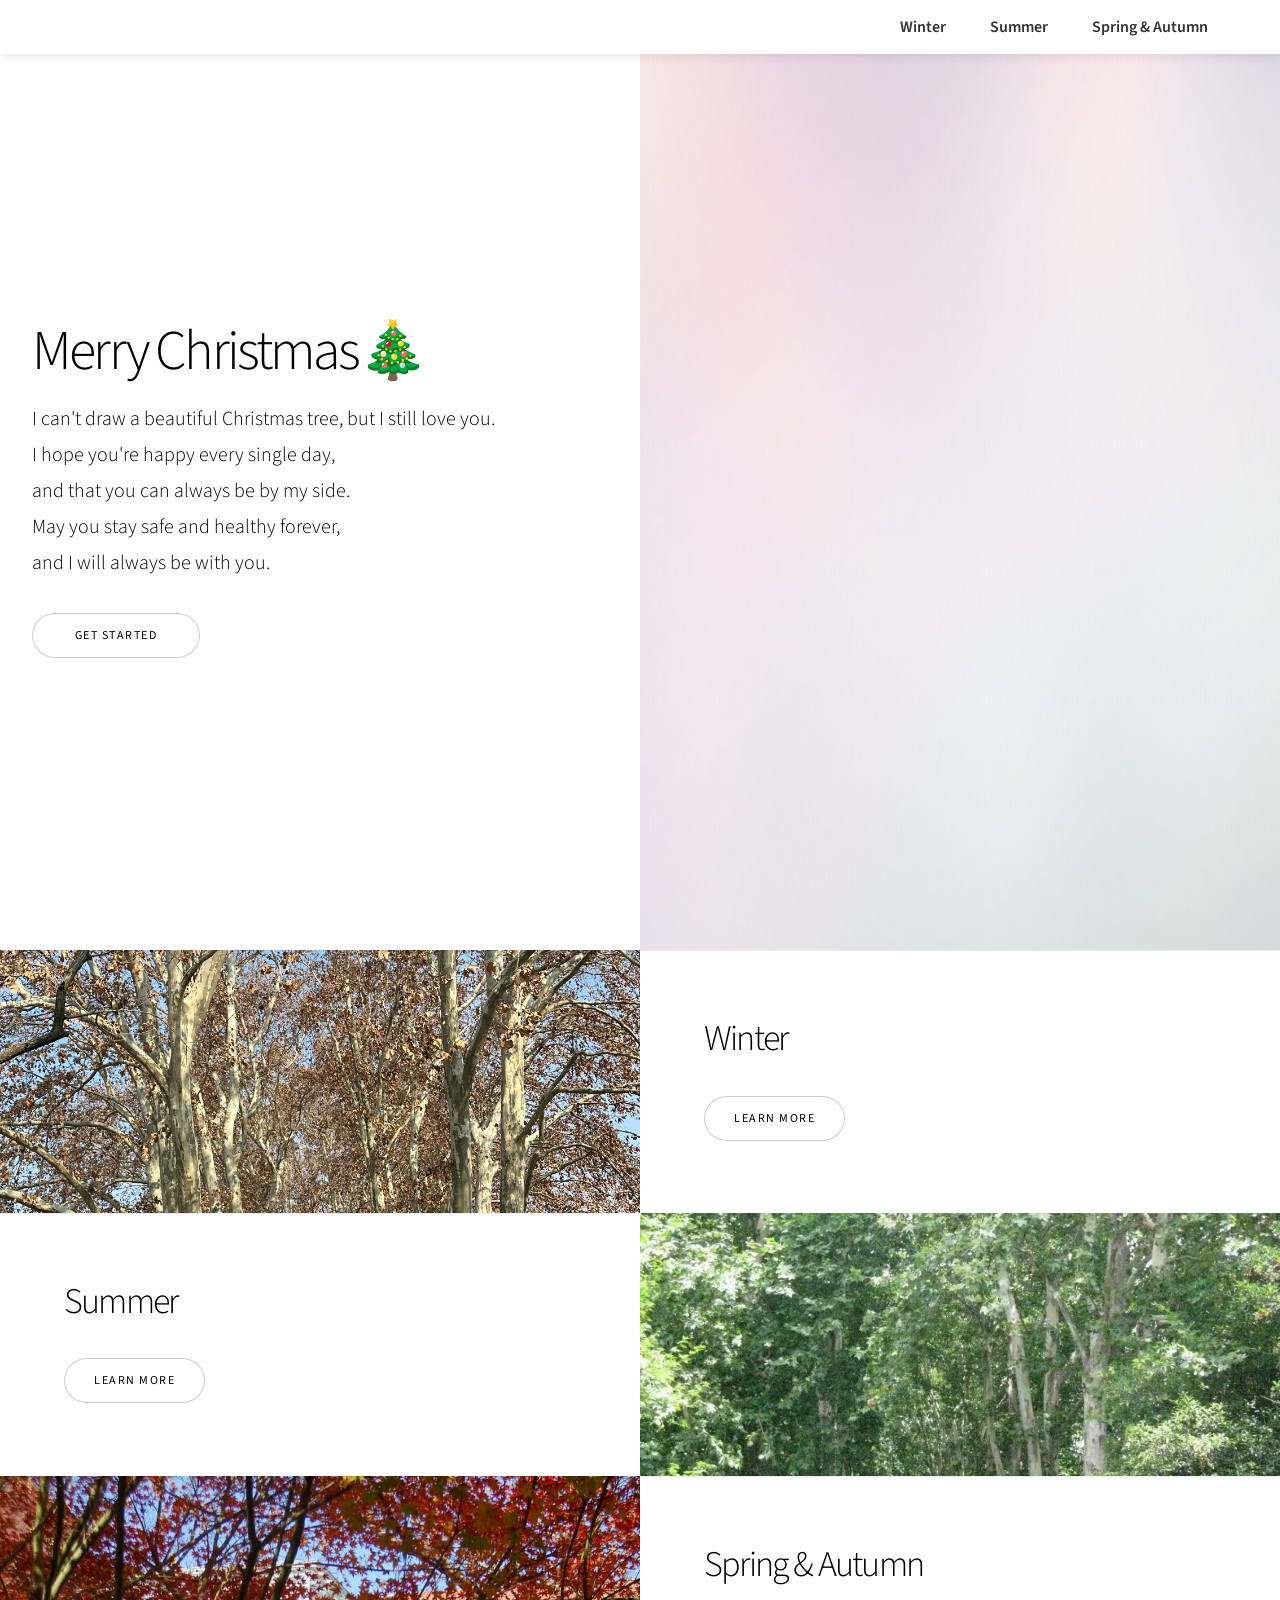
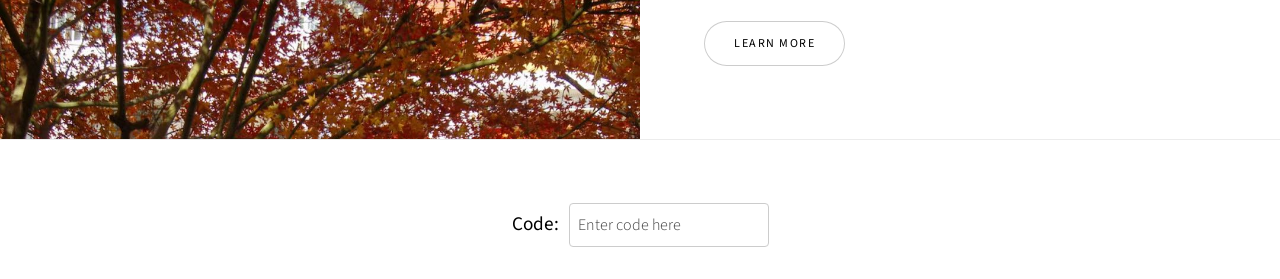
==== commit 4791f8e9: "更新网站内容：删除旧文件，添加图片" ====
--- a/index.html
+++ b/index.html
@@ -1,5 +1,4 @@
 <!DOCTYPE HTML>
-
 <html>
 	<head>
 		<title>Gift for you</title>
@@ -11,8 +10,17 @@
 	</head>
 	<body class="is-preload">
 
+		<!-- Navigation Bar -->
+		<nav id="navbar" style="position: fixed; top: 0; left: 0; width: 100%; background: rgba(255, 255, 255, 0.95); backdrop-filter: blur(10px); z-index: 1000; padding: 8px 0; box-shadow: 0 2px 10px rgba(0, 0, 0, 0.1);">
+			<div style="max-width: 1200px; margin: 0 auto; display: flex; justify-content: flex-end; align-items: center; gap: 20px; padding: 0 20px;">
+				<a href="#first" class="nav-link" style="text-decoration: none; color: #333; font-weight: 600; font-size: 1em; padding: 6px 12px; border-radius: 4px; transition: all 0.3s ease;" onmouseover="this.style.background='#f0f0f0'" onmouseout="this.style.background='transparent'">Winter</a>
+				<a href="#second" class="nav-link" style="text-decoration: none; color: #333; font-weight: 600; font-size: 1em; padding: 6px 12px; border-radius: 4px; transition: all 0.3s ease;" onmouseover="this.style.background='#f0f0f0'" onmouseout="this.style.background='transparent'">Summer</a>
+				<a href="#third" class="nav-link" style="text-decoration: none; color: #333; font-weight: 600; font-size: 1em; padding: 6px 12px; border-radius: 4px; transition: all 0.3s ease;" onmouseover="this.style.background='#f0f0f0'" onmouseout="this.style.background='transparent'">Spring & Autumn</a>
+			</div>
+		</nav>
+
 		<!-- Wrapper -->
-			<div id="wrapper" class="divided">
+			<div id="wrapper" class="divided" style="margin-top: 50px;">
 
 				<!-- One -->
 					<section class="banner style1 orient-left content-align-left image-position-right fullscreen onload-image-fade-in onload-content-fade-right">
@@ -29,203 +37,48 @@
 					</section>
 
 				<!-- Two -->
-					<section class="spotlight style1 orient-right content-align-left image-position-center onscroll-image-fade-in" id="first">
+			<section class="spotlight style1 orient-right content-align-left image-position-center onscroll-image-fade-in" id="first">
 						<div class="content">
 							<h2>Winter</h2>
 							<p></p>
 							<ul class="actions stacked">
-								<li><a href="ethereal1.html" class="button">Learn More</a></li>
+								<li><a href="subpage1.html" class="button">Learn More</a></li>
 							</ul>
 						</div>
 						<div class="image">
-							<img src="images/spotlight01.jpg" alt="" />
+							<img src="our images/winter.jpg" alt="" />
 						</div>
 					</section>
 
 				<!-- Three -->
-					<section class="spotlight style1 orient-left content-align-left image-position-center onscroll-image-fade-in">
+			<section class="spotlight style1 orient-left content-align-left image-position-center onscroll-image-fade-in" id="second">
 						<div class="content">
 							<h2>Summer</h2>
 							<p></p>
 							<ul class="actions stacked">
-								<li><a href="ethereal2.html" class="button">Learn More</a></li>
+								<li><a href="subpage2.html" class="button">Learn More</a></li>
 							</ul>
 						</div>
 						<div class="image">
-							<img src="images/spotlight02.jpg" alt="" />
+							<img src="our images/summer.jpg" alt="" />
 						</div>
 					</section>
 
 				<!-- Four -->
-					<section class="spotlight style1 orient-right content-align-left image-position-center onscroll-image-fade-in">
-						<div class="content">
-							<h2>Spring & Autumn</h2>
-							<p></p>
-							<ul class="actions stacked">
-								<li><a href="ethereal3.html" class="button">Learn More</a></li>
-							</ul>
-						</div>
-						<div class="image">
-							<img src="images/spotlight03.jpg" alt="" />
-						</div>
-					</section>
+			<section class="spotlight style1 orient-right content-align-left image-position-center onscroll-image-fade-in" id="third">
+				<div class="content">
+					<h2>Spring & Autumn</h2>
+					<p></p>
+					<ul class="actions stacked">
+						<li><a href="subpage3.html" class="button">Learn More</a></li>
+					</ul>
+				</div>
+				<div class="image" style="overflow: hidden;">
+					<img src="our images/autumn.jpg" alt="" style="object-position: top;" />
+				</div>
+			</section>
 
-				<!-- Five -->
-					<!-- <section class="wrapper style1 align-center">
-						<div class="inner">
-							<h2>Massa sed condimentum</h2>
-							<p>Lorem ipsum dolor sit amet, consectetur adipiscing elit. Morbi id ante sed ex pharetra lacinia sit amet vel massa. Donec facilisis laoreet nulla eu bibendum. Donec ut ex risus. Fusce lorem lectus, pharetra pretium massa et, hendrerit vestibulum odio lorem ipsum.</p>
-						</div> -->
 
-						<!-- Gallery -->
-							<!-- <div class="gallery style2 medium lightbox onscroll-fade-in">
-								<article>
-									<a href="images/gallery/fulls/01.jpg" class="image">
-										<img src="images/gallery/thumbs/01.jpg" alt="" />
-									</a>
-									<div class="caption">
-										<h3>Ipsum Dolor</h3>
-										<p>Lorem ipsum dolor amet, consectetur magna etiam elit. Etiam sed ultrices.</p>
-										<ul class="actions fixed">
-											<li><span class="button small">Details</span></li>
-										</ul>
-									</div>
-								</article>
-								<article>
-									<a href="images/gallery/fulls/02.jpg" class="image">
-										<img src="images/gallery/thumbs/02.jpg" alt="" />
-									</a>
-									<div class="caption">
-										<h3>Feugiat Lorem</h3>
-										<p>Lorem ipsum dolor amet, consectetur magna etiam elit. Etiam sed ultrices.</p>
-										<ul class="actions fixed">
-											<li><span class="button small">Details</span></li>
-										</ul>
-									</div>
-								</article>
-								<article>
-									<a href="images/gallery/fulls/03.jpg" class="image">
-										<img src="images/gallery/thumbs/03.jpg" alt="" />
-									</a>
-									<div class="caption">
-										<h3>Magna Amet</h3>
-										<p>Lorem ipsum dolor amet, consectetur magna etiam elit. Etiam sed ultrices.</p>
-										<ul class="actions fixed">
-											<li><span class="button small">Details</span></li>
-										</ul>
-									</div>
-								</article>
-								<article>
-									<a href="images/gallery/fulls/04.jpg" class="image">
-										<img src="images/gallery/thumbs/04.jpg" alt="" />
-									</a>
-									<div class="caption">
-										<h3>Sed Tempus</h3>
-										<p>Lorem ipsum dolor amet, consectetur magna etiam elit. Etiam sed ultrices.</p>
-										<ul class="actions fixed">
-											<li><span class="button small">Details</span></li>
-										</ul>
-									</div>
-								</article>
-								<article>
-									<a href="images/gallery/fulls/05.jpg" class="image">
-										<img src="images/gallery/thumbs/05.jpg" alt="" />
-									</a>
-									<div class="caption">
-										<h3>Ultrices Magna</h3>
-										<p>Lorem ipsum dolor amet, consectetur magna etiam elit. Etiam sed ultrices.</p>
-										<ul class="actions fixed">
-											<li><span class="button small">Details</span></li>
-										</ul>
-									</div>
-								</article>
-								<article>
-									<a href="images/gallery/fulls/06.jpg" class="image">
-										<img src="images/gallery/thumbs/06.jpg" alt="" />
-									</a>
-									<div class="caption">
-										<h3>Sed Tempus</h3>
-										<p>Lorem ipsum dolor amet, consectetur magna etiam elit. Etiam sed ultrices.</p>
-										<ul class="actions fixed">
-											<li><span class="button small">Details</span></li>
-										</ul>
-									</div>
-								</article>
-								<article>
-									<a href="images/gallery/fulls/07.jpg" class="image">
-										<img src="images/gallery/thumbs/07.jpg" alt="" />
-									</a>
-									<div class="caption">
-										<h3>Ipsum Lorem</h3>
-										<p>Lorem ipsum dolor amet, consectetur magna etiam elit. Etiam sed ultrices.</p>
-										<ul class="actions fixed">
-											<li><span class="button small">Details</span></li>
-										</ul>
-									</div>
-								</article>
-								<article>
-									<a href="images/gallery/fulls/08.jpg" class="image">
-										<img src="images/gallery/thumbs/08.jpg" alt="" />
-									</a>
-									<div class="caption">
-										<h3>Magna Risus</h3>
-										<p>Lorem ipsum dolor amet, consectetur magna etiam elit. Etiam sed ultrices.</p>
-										<ul class="actions fixed">
-											<li><span class="button small">Details</span></li>
-										</ul>
-									</div>
-								</article>
-								<article>
-									<a href="images/gallery/fulls/09.jpg" class="image">
-										<img src="images/gallery/thumbs/09.jpg" alt="" />
-									</a>
-									<div class="caption">
-										<h3>Tempus Dolor</h3>
-										<p>Lorem ipsum dolor amet, consectetur magna etiam elit. Etiam sed ultrices.</p>
-										<ul class="actions fixed">
-											<li><span class="button small">Details</span></li>
-										</ul>
-									</div>
-								</article>
-								<article>
-									<a href="images/gallery/fulls/10.jpg" class="image">
-										<img src="images/gallery/thumbs/10.jpg" alt="" />
-									</a>
-									<div class="caption">
-										<h3>Sed Etiam</h3>
-										<p>Lorem ipsum dolor amet, consectetur magna etiam elit. Etiam sed ultrices.</p>
-										<ul class="actions fixed">
-											<li><span class="button small">Details</span></li>
-										</ul>
-									</div>
-								</article>
-								<article>
-									<a href="images/gallery/fulls/11.jpg" class="image">
-										<img src="images/gallery/thumbs/11.jpg" alt="" />
-									</a>
-									<div class="caption">
-										<h3>Magna Lorem</h3>
-										<p>Lorem ipsum dolor amet, consectetur magna etiam elit. Etiam sed ultrices.</p>
-										<ul class="actions fixed">
-											<li><span class="button small">Details</span></li>
-										</ul>
-									</div>
-								</article>
-								<article>
-									<a href="images/gallery/fulls/12.jpg" class="image">
-										<img src="images/gallery/thumbs/12.jpg" alt="" />
-									</a>
-									<div class="caption">
-										<h3>Ipsum Dolor</h3>
-										<p>Lorem ipsum dolor amet, consectetur magna etiam elit. Etiam sed ultrices.</p>
-										<ul class="actions fixed">
-											<li><span class="button small">Details</span></li>
-										</ul>
-									</div>
-								</article>
-							</div>
-
-					</section> -->
 
 				<!-- Seven -->
 						<section class="wrapper style1 align-center">
@@ -264,8 +117,8 @@
 						const enteredCode = codeInput.value.trim();
 						
 						if (enteredCode === '2672') {
-							// 正确代码，跳转到ethereal4.html
-							window.location.href = 'ethereal4.html';
+							// 正确代码，跳转到subpage4.html
+							window.location.href = 'subpage4.html';
 						} else {
 							// 错误代码，显示错误消息
 							codeMessage.style.display = 'block';
@@ -279,6 +132,27 @@
 					}
 				});
 			}
+			
+			// 导航栏平滑滚动功能
+			const navLinks = document.querySelectorAll('.nav-link');
+			navLinks.forEach(link => {
+				link.addEventListener('click', function(e) {
+					e.preventDefault();
+					const targetId = this.getAttribute('href').substring(1);
+					const targetElement = document.getElementById(targetId);
+					
+					if (targetElement) {
+						const elementRect = targetElement.getBoundingClientRect();
+						const absoluteElementTop = elementRect.top + window.pageYOffset;
+						const offsetPosition = absoluteElementTop - (window.innerHeight / 2) + (elementRect.height / 2);
+						
+						window.scrollTo({
+							top: offsetPosition,
+							behavior: 'smooth'
+						});
+					}
+				});
+			});
 		});
 		</script>
 
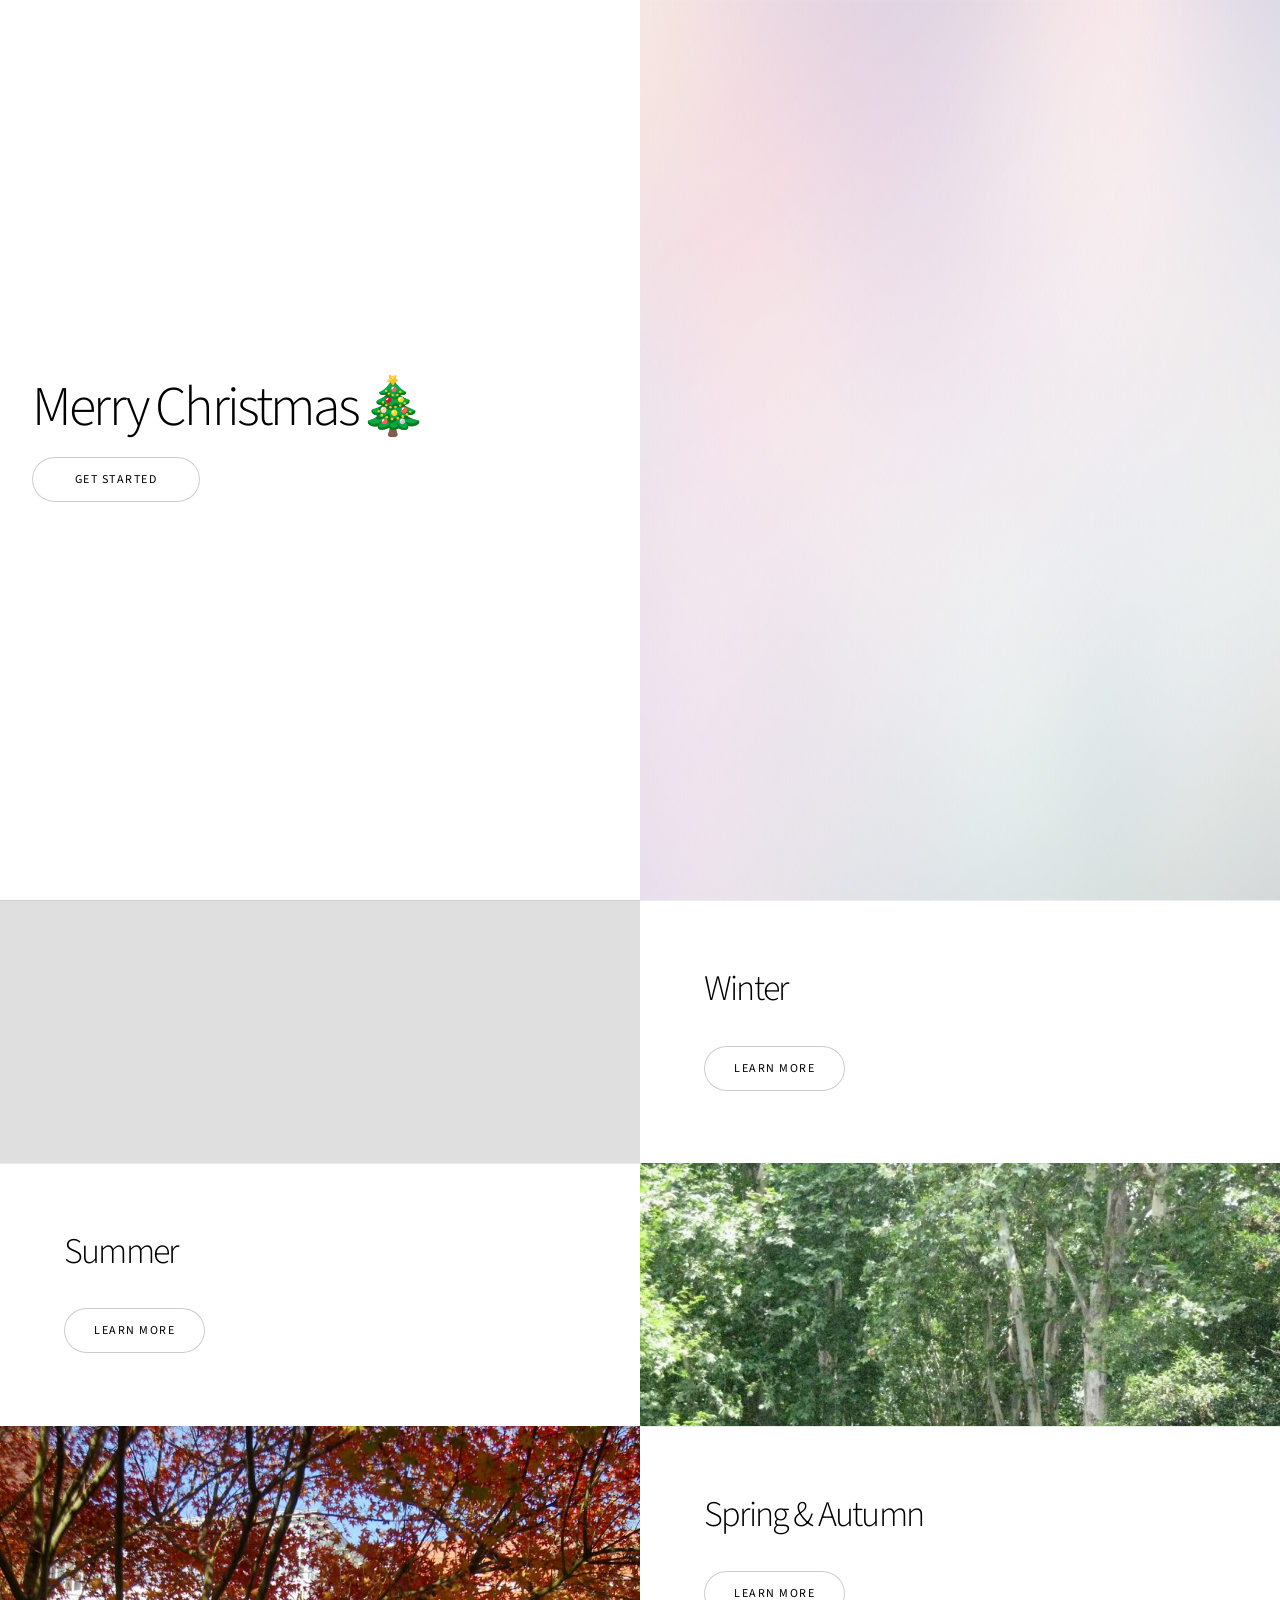
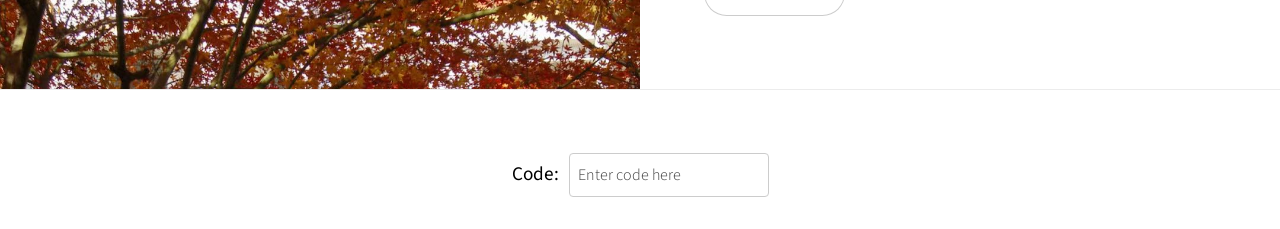
==== commit fa7f1aed: "修改了语言 增加了内容" ====
--- a/index.html
+++ b/index.html
@@ -10,23 +10,13 @@
 	</head>
 	<body class="is-preload">
 
-		<!-- Navigation Bar -->
-		<nav id="navbar" style="position: fixed; top: 0; left: 0; width: 100%; background: rgba(255, 255, 255, 0.95); backdrop-filter: blur(10px); z-index: 1000; padding: 8px 0; box-shadow: 0 2px 10px rgba(0, 0, 0, 0.1);">
-			<div style="max-width: 1200px; margin: 0 auto; display: flex; justify-content: flex-end; align-items: center; gap: 20px; padding: 0 20px;">
-				<a href="#first" class="nav-link" style="text-decoration: none; color: #333; font-weight: 600; font-size: 1em; padding: 6px 12px; border-radius: 4px; transition: all 0.3s ease;" onmouseover="this.style.background='#f0f0f0'" onmouseout="this.style.background='transparent'">Winter</a>
-				<a href="#second" class="nav-link" style="text-decoration: none; color: #333; font-weight: 600; font-size: 1em; padding: 6px 12px; border-radius: 4px; transition: all 0.3s ease;" onmouseover="this.style.background='#f0f0f0'" onmouseout="this.style.background='transparent'">Summer</a>
-				<a href="#third" class="nav-link" style="text-decoration: none; color: #333; font-weight: 600; font-size: 1em; padding: 6px 12px; border-radius: 4px; transition: all 0.3s ease;" onmouseover="this.style.background='#f0f0f0'" onmouseout="this.style.background='transparent'">Spring & Autumn</a>
-			</div>
-		</nav>
-
 		<!-- Wrapper -->
-			<div id="wrapper" class="divided" style="margin-top: 50px;">
+			<div id="wrapper" class="divided">
 
 				<!-- One -->
 					<section class="banner style1 orient-left content-align-left image-position-right fullscreen onload-image-fade-in onload-content-fade-right">
 						<div class="content">
 							<h1>Merry Christmas🎄</h1>
-							<p class="major">I can't draw a beautiful Christmas tree, but I still love you.<br>I hope you're happy every single day, <br>and that you can always be by my side.<br>May you stay safe and healthy forever, <br>and I will always be with you.</p>
 							<ul class="actions stacked">
 								<li><a href="#first" class="button big wide smooth-scroll-middle">Get Started</a></li>
 							</ul>
